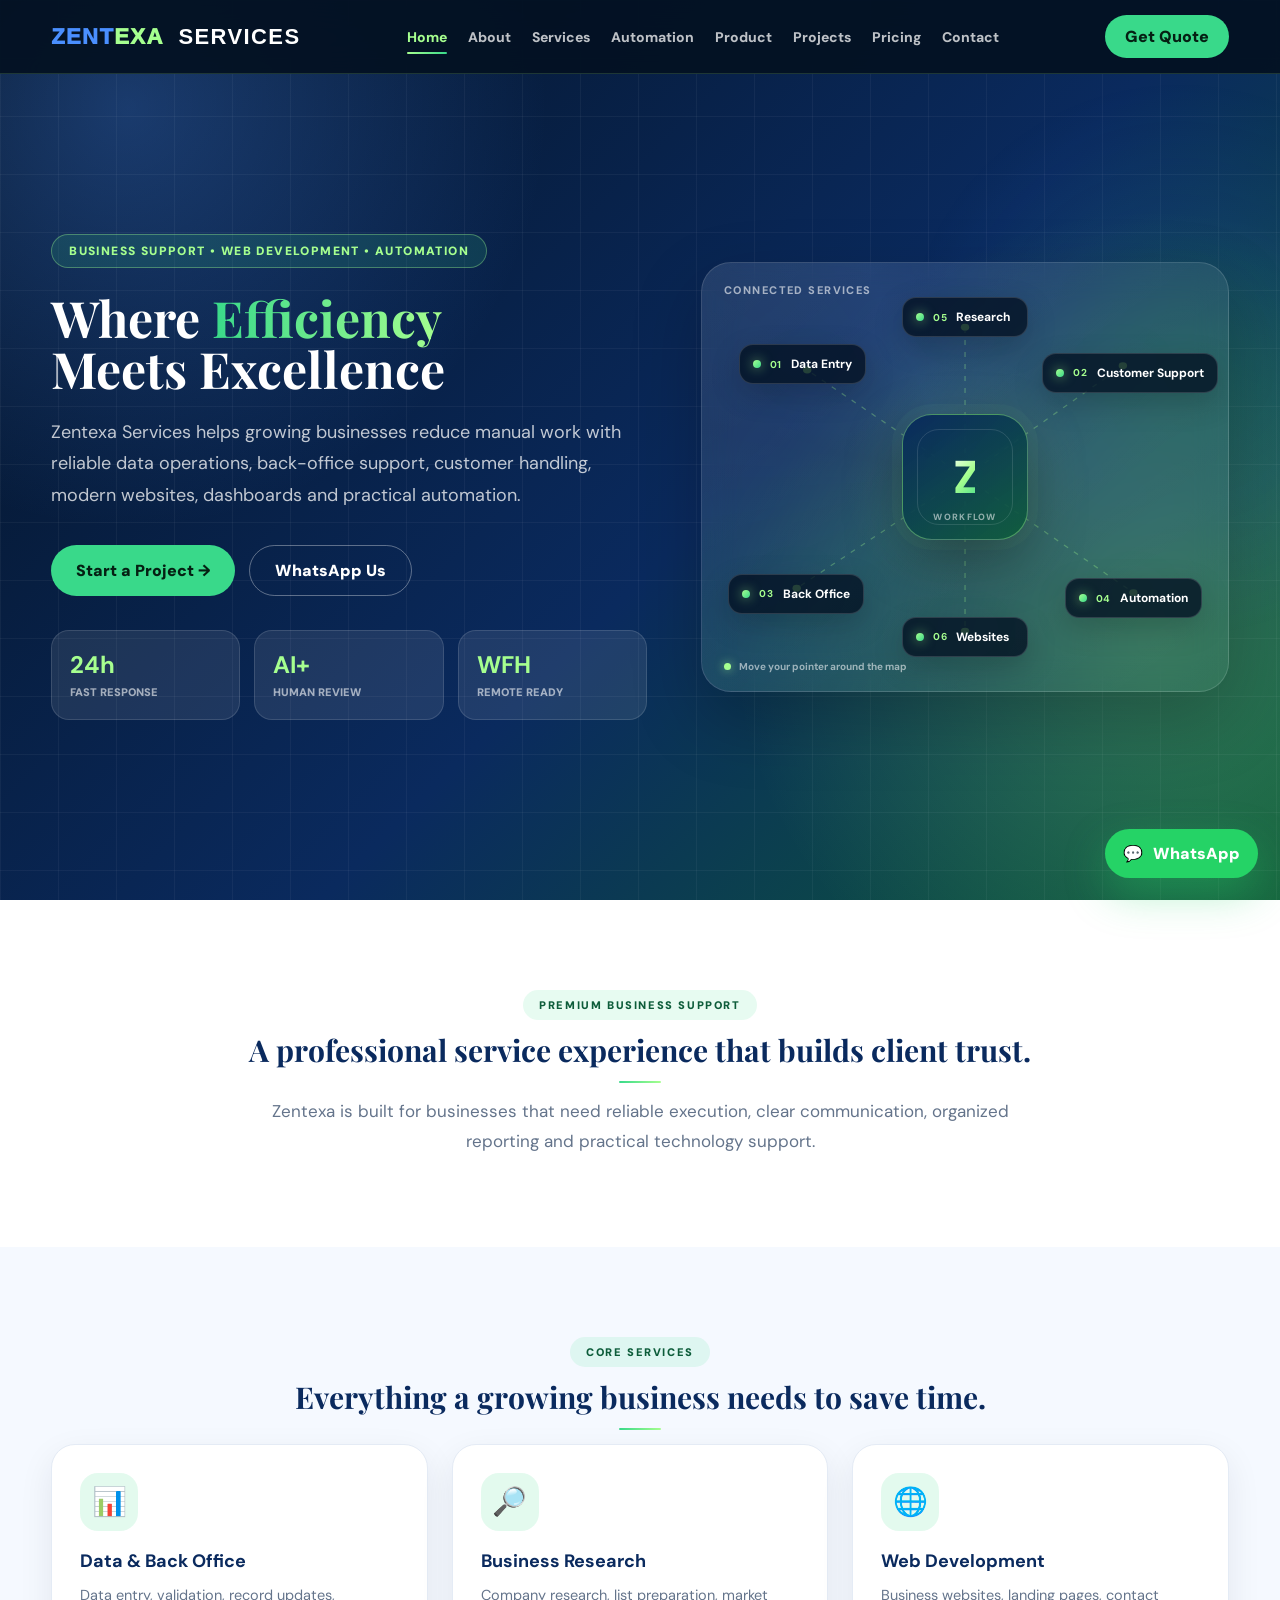
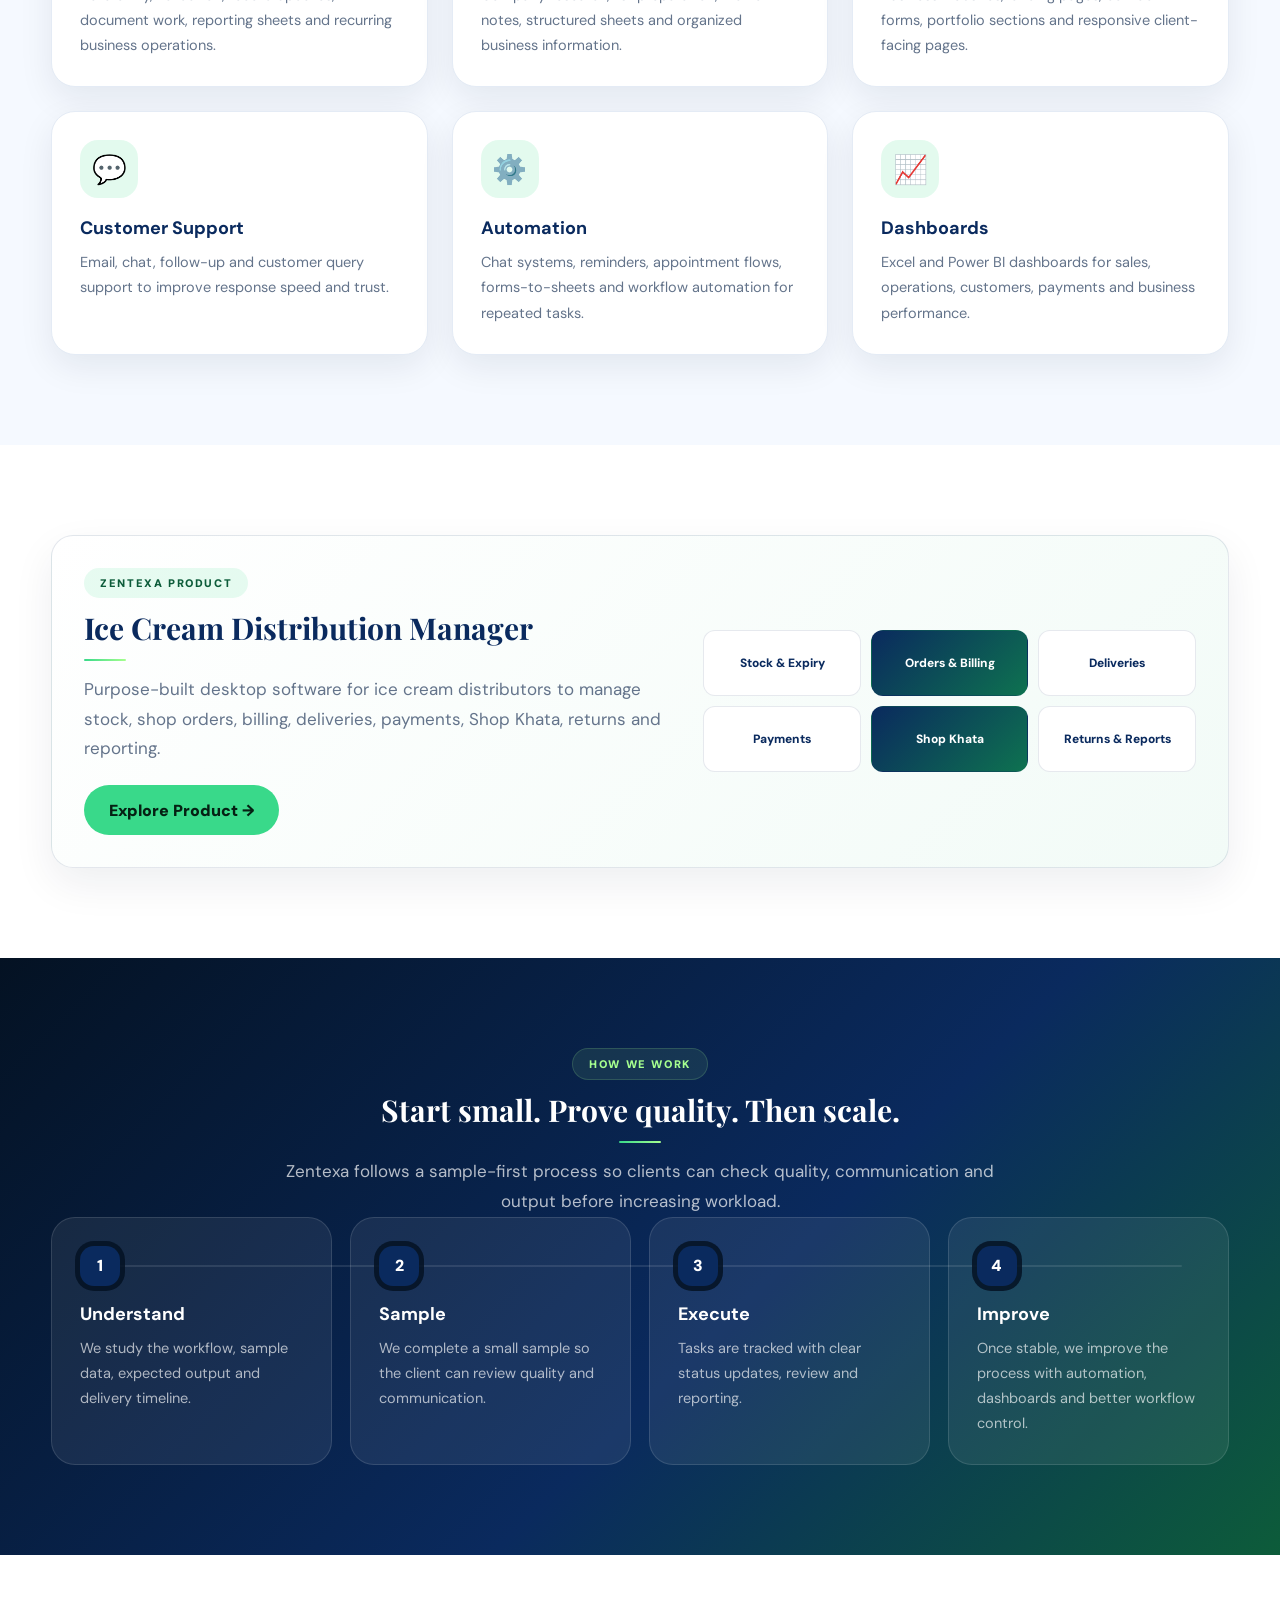
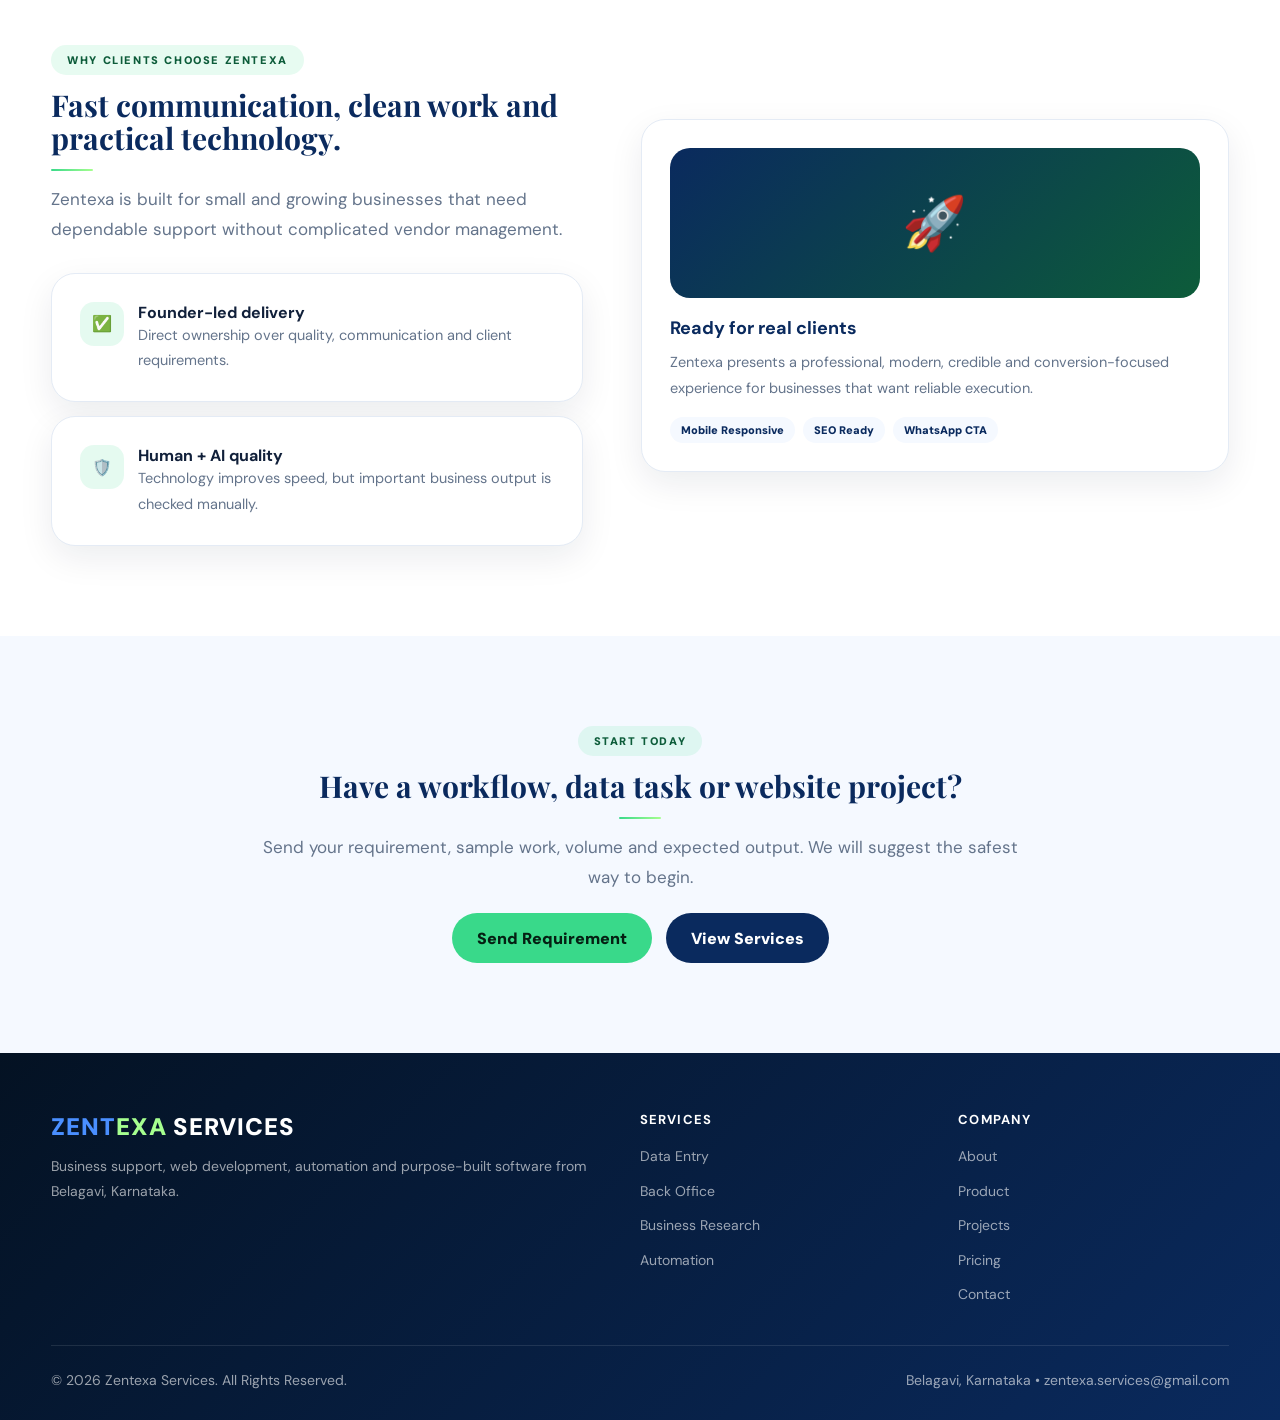
==== index.html @ 08be3a5f "Remove inline handlers from index.html for strict CSP" ====
<!DOCTYPE html><html lang="en"><head><meta charset="UTF-8"><meta name="viewport" content="width=device-width,initial-scale=1.0"><title>Zentexa Services | Business Support, Web Development & Automation</title><meta name="description" content="Zentexa Services helps growing businesses with data entry, back-office support, customer support, business research, web development, dashboards and automation."><meta name="keywords" content="Zentexa Services, business support Belagavi, data entry, back office support, web development, automation"><meta property="og:title" content="Zentexa Services | Where Efficiency Meets Excellence"><meta property="og:description" content="Reliable business support, web development and automation services for growing businesses."><meta property="og:type" content="website"><meta property="og:url" content="https://zentexaservices.vercel.app/"><link rel="preconnect" href="https://fonts.googleapis.com"><link rel="preconnect" href="https://fonts.gstatic.com" crossorigin><link href="https://fonts.googleapis.com/css2?family=Playfair+Display:wght@700;800&family=DM+Sans:wght@400;500;600;700;800;900&display=swap" rel="stylesheet"><link rel="stylesheet" href="assets/styles.css"><link rel="stylesheet" href="assets/motion.css"><link rel="stylesheet" href="assets/product.css"></head><body class="home-page"><nav class="nav" id="siteNav"><div class="container nav-inner"><a class="brand" href="index.html"><span class="brand-text"><span class="zen">ZENT</span><span class="texa">EXA</span> <span class="svc">SERVICES</span></span></a><ul class="nav-links" id="navLinks"><li><a class="active" href="index.html">Home</a></li><li><a href="about.html">About</a></li><li><a href="our-services.html">Services</a></li><li><a href="automation.html">Automation</a></li><li><a href="product.html">Product</a></li><li><a href="portfolio.html">Projects</a></li><li><a href="pricing.html">Pricing</a></li><li><a href="get-in-touch.html">Contact</a></li></ul><a class="nav-cta" href="get-in-touch.html">Get Quote</a><button class="menu-btn" type="button" aria-controls="navLinks" aria-expanded="false" aria-label="Open menu"><span></span><span></span><span></span></button></div></nav><header class="hero"><div class="container hero-inner hero-grid"><div><div class="badge">Business Support • Web Development • Automation</div><h1>Where <span class="gradient">Efficiency</span><br>Meets Excellence</h1><p>Zentexa Services helps growing businesses reduce manual work with reliable data operations, back-office support, customer handling, modern websites, dashboards and practical automation.</p><div class="btn-row"><a class="btn btn-primary" href="get-in-touch.html">Start a Project →</a><a class="btn btn-outline" href="https://wa.me/919972497914?text=Hi%20Zentexa%20Services%2C%20I%20want%20to%20discuss%20a%20project" target="_blank" rel="noopener">WhatsApp Us</a></div><div class="stats"><div class="stat"><b>24h</b><span>Fast Response</span></div><div class="stat"><b>AI+</b><span>Human Review</span></div><div class="stat"><b>WFH</b><span>Remote Ready</span></div></div></div><div class="hero-card reveal"><div class="glass"><h3>What we handle</h3><div class="mini-grid"><div class="mini">Data Entry</div><div class="mini">Back Office</div><div class="mini">Business Research</div><div class="mini">Customer Support</div><div class="mini">Websites</div><div class="mini">Automation</div></div></div><div class="glass"><h3>Best for</h3><p>Clinics, restaurants, real estate teams, distributors, NGOs, coaches, gyms, startups, e-commerce sellers and local service businesses.</p></div></div></div></header><section class="section"><div class="container center"><span class="eyebrow">Premium Business Support</span><h2 class="title">A professional service experience that builds client trust.</h2><p class="lead">Zentexa is built for businesses that need reliable execution, clear communication, organized reporting and practical technology support.</p></div></section><section class="section soft"><div class="container"><div class="center"><span class="eyebrow">Core Services</span><h2 class="title">Everything a growing business needs to save time.</h2></div><div class="grid-3"><div class="card reveal"><div class="icon">📊</div><h3>Data & Back Office</h3><p>Data entry, validation, record updates, document work, reporting sheets and recurring business operations.</p></div><div class="card reveal"><div class="icon">🔎</div><h3>Business Research</h3><p>Company research, list preparation, market notes, structured sheets and organized business information.</p></div><div class="card reveal"><div class="icon">🌐</div><h3>Web Development</h3><p>Business websites, landing pages, contact forms, portfolio sections and responsive client-facing pages.</p></div><div class="card reveal"><div class="icon">💬</div><h3>Customer Support</h3><p>Email, chat, follow-up and customer query support to improve response speed and trust.</p></div><div class="card reveal"><div class="icon">⚙️</div><h3>Automation</h3><p>Chat systems, reminders, appointment flows, forms-to-sheets and workflow automation for repeated tasks.</p></div><div class="card reveal"><div class="icon">📈</div><h3>Dashboards</h3><p>Excel and Power BI dashboards for sales, operations, customers, payments and business performance.</p></div></div></div></section><section class="section product-preview"><div class="container"><div class="product-preview-box reveal"><div><span class="eyebrow">Zentexa Product</span><h2 class="title">Ice Cream Distribution Manager</h2><p class="lead">Purpose-built desktop software for ice cream distributors to manage stock, shop orders, billing, deliveries, payments, Shop Khata, returns and reporting.</p><br><a class="btn btn-primary" href="product.html">Explore Product →</a></div><div class="product-preview-flow" aria-label="Product modules"><span>Stock & Expiry</span><span>Orders & Billing</span><span>Deliveries</span><span>Payments</span><span>Shop Khata</span><span>Returns & Reports</span></div></div></div></section><section class="section dark-section"><div class="container"><div class="center"><span class="eyebrow">How We Work</span><h2 class="title">Start small. Prove quality. Then scale.</h2><p class="lead">Zentexa follows a sample-first process so clients can check quality, communication and output before increasing workload.</p></div><div class="grid-4"><div class="dark-card reveal"><div class="num">1</div><h3>Understand</h3><p>We study the workflow, sample data, expected output and delivery timeline.</p></div><div class="dark-card reveal"><div class="num">2</div><h3>Sample</h3><p>We complete a small sample so the client can review quality and communication.</p></div><div class="dark-card reveal"><div class="num">3</div><h3>Execute</h3><p>Tasks are tracked with clear status updates, review and reporting.</p></div><div class="dark-card reveal"><div class="num">4</div><h3>Improve</h3><p>Once stable, we improve the process with automation, dashboards and better workflow control.</p></div></div></div></section><section class="section"><div class="container split"><div><span class="eyebrow">Why Clients Choose Zentexa</span><h2 class="title">Fast communication, clean work and practical technology.</h2><p class="lead">Zentexa is built for small and growing businesses that need dependable support without complicated vendor management.</p><div class="points"><div class="point reveal"><div class="point-icon">✅</div><div><h4>Founder-led delivery</h4><p>Direct ownership over quality, communication and client requirements.</p></div></div><div class="point reveal"><div class="point-icon">🛡️</div><div><h4>Human + AI quality</h4><p>Technology improves speed, but important business output is checked manually.</p></div></div></div></div><div class="card reveal"><div class="portfolio-head">🚀</div><h3>Ready for real clients</h3><p>Zentexa presents a professional, modern, credible and conversion-focused experience for businesses that want reliable execution.</p><div class="pill-row"><span class="pill">Mobile Responsive</span><span class="pill">SEO Ready</span><span class="pill">WhatsApp CTA</span></div></div></div></section><section class="section soft"><div class="container center"><span class="eyebrow">Start Today</span><h2 class="title">Have a workflow, data task or website project?</h2><p class="lead">Send your requirement, sample work, volume and expected output. We will suggest the safest way to begin.</p><br><div class="btn-row" style="justify-content:center"><a class="btn btn-primary" href="get-in-touch.html">Send Requirement</a><a class="btn btn-dark" href="our-services.html">View Services</a></div></div></section><footer class="footer"><div class="container"><div class="footer-grid"><div><div class="logo"><span class="zen">ZENT</span><span class="texa">EXA</span> SERVICES</div><p>Business support, web development, automation and purpose-built software from Belagavi, Karnataka.</p></div><div><h4>SERVICES</h4><ul><li><a href="our-services.html">Data Entry</a></li><li><a href="our-services.html">Back Office</a></li><li><a href="our-services.html">Business Research</a></li><li><a href="automation.html">Automation</a></li></ul></div><div><h4>COMPANY</h4><ul><li><a href="about.html">About</a></li><li><a href="product.html">Product</a></li><li><a href="portfolio.html">Projects</a></li><li><a href="pricing.html">Pricing</a></li><li><a href="get-in-touch.html">Contact</a></li></ul></div></div><div class="footer-bottom"><p>© 2026 Zentexa Services. All Rights Reserved.</p><p>Belagavi, Karnataka • zentexa.services@gmail.com</p></div></div></footer><a class="wa-float" href="https://wa.me/919972497914?text=Hi%20Zentexa%20Services%2C%20I%20want%20to%20discuss%20a%20project" target="_blank" rel="noopener">💬 <span class="wa-text">WhatsApp</span></a><script src="assets/script.js"></script></body></html>
---- assets/styles.css ----
:root{--blue:#0a2a5e;--dark:#041223;--green:#0d5c3a;--mint:#39d98a;--lime:#a6ff8f;--ink:#11203a;--muted:#64748b;--soft:#f5f9ff;--border:#e4ebf5}*{box-sizing:border-box;margin:0;padding:0;scroll-behavior:smooth}body{font-family:'DM Sans',Arial,sans-serif;color:var(--ink);background:#fff;overflow-x:hidden}a{text-decoration:none;color:inherit}.container{width:min(1180px,92%);margin:auto}.section{padding:90px 0}.soft{background:var(--soft)}.center{text-align:center}.eyebrow{display:inline-flex;padding:8px 16px;border-radius:999px;background:rgba(57,217,138,.12);color:var(--green);font-size:11px;font-weight:900;letter-spacing:1.6px;text-transform:uppercase;margin-bottom:14px}.title{font-family:'Playfair Display',serif;color:var(--blue);font-size:clamp(31px,4vw,52px);line-height:1.1;margin-bottom:14px}.lead{font-size:17px;line-height:1.75;color:var(--muted);max-width:760px}.center .lead{margin:auto}.gradient{background:linear-gradient(90deg,var(--mint),var(--lime));-webkit-background-clip:text;background-clip:text;color:transparent}.nav{position:fixed;top:0;left:0;right:0;z-index:1000;height:74px;background:rgba(4,18,35,.94);backdrop-filter:blur(18px);border-bottom:1px solid rgba(166,255,143,.16)}.nav.scrolled{box-shadow:0 12px 35px rgba(0,0,0,.25)}.nav-inner{height:100%;display:flex;align-items:center;justify-content:space-between}.brand{display:flex;align-items:center;gap:0}.brand-mark{display:none!important}.brand-text{font-weight:1000;letter-spacing:1.4px;font-size:22px;white-space:nowrap}.brand-text .zen{color:#4a8fff}.brand-text .texa{color:var(--lime)}.brand-text .svc{color:#fff;font-weight:900;text-transform:uppercase;margin-left:8px}.nav-links{list-style:none;display:flex;align-items:center;gap:21px}.nav-links a{color:rgba(255,255,255,.74);font-size:14px;font-weight:800}.nav-links a:hover,.nav-links a.active{color:var(--lime)}.nav-cta{background:var(--mint);color:#052013;padding:11px 20px;border-radius:999px;font-weight:900}.menu-btn{display:none;width:42px;height:42px;border:1px solid rgba(255,255,255,.18);border-radius:13px;background:transparent;align-items:center;justify-content:center;flex-direction:column;gap:5px}.menu-btn span{width:20px;height:2px;background:#fff}.hero,.page-hero{position:relative;overflow:hidden;background:radial-gradient(circle at 10% 12%,rgba(74,143,255,.3),transparent 30%),radial-gradient(circle at 90% 70%,rgba(166,255,143,.24),transparent 32%),linear-gradient(135deg,#041223,#0a2a5e 56%,#0d5c3a);color:#fff}.hero:before,.page-hero:before{content:"";position:absolute;inset:0;background-image:linear-gradient(rgba(255,255,255,.045) 1px,transparent 1px),linear-gradient(90deg,rgba(255,255,255,.045) 1px,transparent 1px);background-size:58px 58px}.hero-inner,.page-inner{position:relative;z-index:1}.hero{min-height:100vh;display:grid;align-items:center;padding:132px 0 78px}.hero-grid{display:grid;grid-template-columns:1.06fr .94fr;gap:54px;align-items:center}.hero h1,.page-hero h1{font-family:'Playfair Display',serif;line-height:1.03}.hero h1{font-size:clamp(45px,7vw,82px);margin-bottom:22px}.hero p,.page-hero p{color:rgba(255,255,255,.75);font-size:18px;line-height:1.75;max-width:780px}.hero p{margin-bottom:34px}.page-hero{padding:142px 0 78px}.page-hero h1{font-size:clamp(39px,6vw,68px);margin-bottom:18px}.badge{display:inline-flex;background:rgba(57,217,138,.14);border:1px solid rgba(166,255,143,.35);color:var(--lime);font-size:12px;font-weight:900;letter-spacing:1.4px;text-transform:uppercase;padding:8px 17px;border-radius:999px;margin-bottom:24px}.btn-row{display:flex;gap:14px;flex-wrap:wrap}.btn{display:inline-flex;align-items:center;justify-content:center;min-height:50px;padding:14px 25px;border-radius:999px;font-weight:900;transition:.2s}.btn:hover,.card:hover,.dark-card:hover{transform:translateY(-6px)}.btn-primary{background:var(--mint);color:#052013}.btn-outline{border:1.5px solid rgba(255,255,255,.35);color:#fff}.btn-dark{background:var(--blue);color:#fff}.hero-card{background:rgba(255,255,255,.11);border:1px solid rgba(255,255,255,.15);border-radius:32px;padding:26px;backdrop-filter:blur(16px);box-shadow:0 30px 80px rgba(0,0,0,.25)}.glass{background:rgba(255,255,255,.96);border-radius:24px;padding:24px;color:var(--ink);margin-bottom:14px}.hero-card .glass:nth-child(2){display:none!important}.glass h3{color:var(--blue);margin-bottom:10px}.glass p{color:#4b5870;font-size:15px;line-height:1.75;margin-bottom:0}.mini-grid{display:grid;grid-template-columns:repeat(2,1fr);gap:10px}.mini{background:var(--soft);border:1px solid var(--border);border-radius:15px;padding:13px;font-size:13px;font-weight:900;color:var(--blue)}.stats{display:grid;grid-template-columns:repeat(3,1fr);gap:14px;margin-top:34px}.stat{background:rgba(255,255,255,.09);border:1px solid rgba(255,255,255,.13);border-radius:18px;padding:18px}.stat b{display:block;color:var(--lime);font-size:24px}.stat span{color:rgba(255,255,255,.6);font-size:11px;font-weight:900;text-transform:uppercase}.grid-2{display:grid;grid-template-columns:repeat(2,1fr);gap:34px}.grid-3{display:grid;grid-template-columns:repeat(3,1fr);gap:24px}.grid-4{display:grid;grid-template-columns:repeat(4,1fr);gap:18px}.card,.point,.price-card{background:#fff;border:1px solid var(--border);border-radius:24px;padding:28px;box-shadow:0 12px 34px rgba(6,26,51,.08);transition:.25s}.dark-section{background:linear-gradient(135deg,#041223,#0a2a5e 58%,#0d5c3a);color:#fff}.dark-section .title{color:#fff}.dark-section .lead{color:rgba(255,255,255,.7)}.dark-section .eyebrow{color:var(--lime)}.dark-card{background:rgba(255,255,255,.07);border:1px solid rgba(255,255,255,.12);border-radius:24px;padding:28px;transition:.25s}.icon{width:58px;height:58px;border-radius:18px;background:rgba(57,217,138,.14);display:grid;place-items:center;font-size:28px;margin-bottom:18px}.card h3,.dark-card h3,.price-card h3{font-size:19px;color:var(--blue);margin-bottom:10px}.dark-card h3{color:#fff}.card p,.dark-card p,.price-card p,.point p{font-size:14.5px;line-height:1.74;color:var(--muted)}.dark-card p{color:rgba(255,255,255,.66)}.pill-row{display:flex;gap:8px;flex-wrap:wrap;margin-top:16px}.pill{background:var(--soft);color:var(--blue);font-size:11px;font-weight:900;padding:6px 11px;border-radius:999px}.split{display:grid;grid-template-columns:.95fr 1.05fr;gap:58px;align-items:center}.points{display:grid;gap:14px;margin-top:28px}.point{display:flex;gap:14px}.point-icon{width:44px;height:44px;border-radius:14px;background:rgba(57,217,138,.13);display:grid;place-items:center;flex:none}.num{width:40px;height:40px;border-radius:14px;background:var(--blue);color:#fff;display:grid;place-items:center;font-weight:900;margin-bottom:16px}.portfolio-head{height:150px;border-radius:20px;background:linear-gradient(135deg,var(--blue),var(--green));display:grid;place-items:center;color:#fff;font-size:52px;margin-bottom:18px}.price{font-family:'Playfair Display',serif;font-size:32px;color:var(--green);margin:12px 0 18px}.check{list-style:none;display:grid;gap:11px;margin:18px 0 24px}.check li{color:var(--muted);font-size:14.5px}.check li:before{content:'✓';color:var(--mint);font-weight:900;margin-right:9px}.contact-card{background:var(--soft);border:1px solid var(--border);border-radius:28px;padding:32px;box-shadow:0 12px 34px rgba(6,26,51,.08)}.form-row{display:grid;grid-template-columns:1fr 1fr;gap:14px}.form-group{margin-bottom:16px}.form-group label{display:block;color:var(--blue);font-size:13px;font-weight:900;margin-bottom:7px}.form-group input,.form-group select,.form-group textarea{width:100%;border:1.5px solid var(--border);border-radius:14px;background:#fff;padding:14px 15px;color:var(--ink);font:inherit;font-size:14px;outline:none}.form-group textarea{min-height:126px;resize:vertical}.form-submit{width:100%;border:none;border-radius:16px;background:linear-gradient(135deg,var(--blue),var(--green));color:#fff;padding:16px;font:inherit;font-weight:900;cursor:pointer}.form-msg{display:none;margin-top:13px;border-radius:13px;padding:13px 15px;font-size:14px;font-weight:900;text-align:center}.form-success{background:#dcfce7;border:1px solid var(--mint);color:#166534}.form-error{background:#fff1f2;border:1px solid #fb7185;color:#9f1239}.footer{background:linear-gradient(135deg,#041223,#0a2a5e);color:#fff;padding:58px 0 28px}.footer-grid{display:grid;grid-template-columns:2fr 1fr 1fr;gap:48px;margin-bottom:38px}.footer .logo{font-weight:900;letter-spacing:1px;font-size:24px;margin-bottom:12px}.footer .zen{color:#4a8fff}.footer .texa{color:var(--lime)}.footer p,.footer a{color:rgba(255,255,255,.6);font-size:14px;line-height:1.75}.footer h4{font-size:13px;letter-spacing:1.1px;margin-bottom:16px}.footer ul{list-style:none;display:grid;gap:10px}.footer-bottom{border-top:1px solid rgba(255,255,255,.1);padding-top:22px;display:flex;justify-content:space-between;gap:10px;flex-wrap:wrap}.wa-float{position:fixed;right:22px;bottom:22px;z-index:1001;background:#25d366;color:#fff;display:inline-flex;align-items:center;gap:10px;padding:14px 18px;border-radius:999px;font-weight:900;box-shadow:0 16px 42px rgba(37,211,102,.35)}.reveal{transition:opacity .65s ease,transform .65s ease}.reveal.hide{opacity:0;transform:translateY(30px)}@media(max-width:1020px){.hero-grid,.split,.grid-2{grid-template-columns:1fr}.grid-3{grid-template-columns:repeat(2,1fr)}.grid-4{grid-template-columns:repeat(2,1fr)}.footer-grid{grid-template-columns:1fr 1fr}}@media(max-width:760px){.nav{height:68px}.nav-links{display:none;position:fixed;top:68px;left:0;right:0;background:#041223;flex-direction:column;align-items:flex-start;padding:22px 5%;gap:18px}.nav-links.open{display:flex}.nav-cta{display:none}.menu-btn{display:flex}.hero{padding:112px 0 66px}.hero h1{font-size:43px}.page-hero{padding:118px 0 62px}.section{padding:72px 0}.grid-3,.grid-4{grid-template-columns:1fr}.form-row,.mini-grid{grid-template-columns:1fr}.btn-row .btn{width:100%}.footer-grid{grid-template-columns:1fr}.wa-text{display:none}.wa-float{right:14px;bottom:14px;padding:13px 15px}.brand-text{font-size:17px}.brand-text .svc{margin-left:5px}.stats{grid-template-columns:1fr}}.hero h1{font-size:clamp(42px,5vw,50px)}.page-hero h1{font-size:clamp(38px,4.2vw,44px)}.title{font-size:clamp(27px,2.8vw,30px)}.hero-card h3,.card h3,.dark-card h3,.price-card h3{font-size:18px}.contact-card>h3{font-size:24px!important}@media(max-width:760px){.hero h1{font-size:38px}.page-hero h1{font-size:36px}.title{font-size:27px}.hero-card h3,.card h3,.dark-card h3,.price-card h3{font-size:17px}.contact-card>h3{font-size:22px!important}}.brand-text{font-family:Arial,sans-serif}.nav-links a[href="portfolio.html"]{font-size:0}.nav-links a[href="portfolio.html"]::after{content:"Projects";font-size:14px}.nav-links a[href="automation.html"],.nav-links a[href="ai-automation.html"]{font-size:0}.nav-links a[href="automation.html"]::after,.nav-links a[href="ai-automation.html"]::after{content:"Automation";font-size:14px}
---- assets/motion.css ----
/* Zentexa interaction and visual layer. No photo/image assets. */
:root{--motion-ease:cubic-bezier(.22,1,.36,1);--motion-fast:220ms;--motion-med:520ms;--motion-slow:780ms}

@view-transition{navigation:auto}
::view-transition-old(root){animation:zentexa-page-out .10s ease both}
::view-transition-new(root){animation:zentexa-page-in .18s var(--motion-ease) both}
.nav{view-transition-name:zentexa-nav}
::view-transition-old(zentexa-nav),::view-transition-new(zentexa-nav){animation:none;mix-blend-mode:normal}
@keyframes zentexa-page-out{to{opacity:.9}}
@keyframes zentexa-page-in{from{opacity:.25;transform:translateY(3px)}to{opacity:1;transform:none}}

.motion-progress{position:fixed;z-index:1300;top:0;left:0;width:100%;height:2px;pointer-events:none;transform:scaleX(var(--page-progress,0));transform-origin:0 50%;background:linear-gradient(90deg,var(--lime),var(--mint),#4a8fff);box-shadow:0 0 12px rgba(166,255,143,.42)}

.nav-links a{position:relative;transition:color var(--motion-fast) ease}
.nav-links a::before{content:"";position:absolute;left:0;right:0;bottom:-8px;height:2px;border-radius:99px;background:linear-gradient(90deg,var(--lime),var(--mint));transform:scaleX(0);transform-origin:50% 50%;transition:transform 260ms var(--motion-ease)}
.nav-links a:hover::before,.nav-links a.active::before{transform:scaleX(1)}
.nav-cta,.btn,.wa-float{will-change:transform;transition:transform var(--motion-fast) var(--motion-ease),box-shadow var(--motion-fast) ease,filter var(--motion-fast) ease}
.nav-cta:hover,.btn:hover{transform:translateY(-2px)}
.btn-primary:hover,.nav-cta:hover{box-shadow:0 12px 30px rgba(57,217,138,.22)}
.btn-outline:hover{box-shadow:0 12px 30px rgba(74,143,255,.16)}
.wa-float:hover{transform:translateY(-3px) scale(1.02)}

.motion-ready .motion-item{opacity:0;transform:translateY(22px);transition:opacity var(--motion-med) var(--motion-ease),transform var(--motion-med) var(--motion-ease)}
.motion-ready .motion-section.in-view .motion-item{opacity:1;transform:none}
.motion-ready .motion-section.in-view .motion-item:nth-child(2){transition-delay:55ms}
.motion-ready .motion-section.in-view .motion-item:nth-child(3){transition-delay:100ms}
.motion-ready .motion-section.in-view .motion-item:nth-child(4){transition-delay:145ms}
.motion-ready .motion-section.in-view .motion-item:nth-child(5){transition-delay:190ms}
.motion-ready .motion-section.in-view .motion-item:nth-child(6){transition-delay:235ms}
.motion-ready .motion-section.in-view .motion-item:nth-child(7){transition-delay:280ms}
.eyebrow{transition:color var(--motion-fast) ease,background var(--motion-fast) ease,border-color var(--motion-fast) ease}
.dark-section .eyebrow{color:var(--lime);background:rgba(166,255,143,.09);border:1px solid rgba(166,255,143,.16)}

.motion-card{position:relative;isolation:isolate;overflow:hidden;transform:translateZ(0);transition:transform 300ms var(--motion-ease),box-shadow 300ms ease,border-color 300ms ease}
.motion-card::after{content:"";position:absolute;z-index:-1;inset:-1px;opacity:0;pointer-events:none;background:radial-gradient(260px circle at var(--pointer-x,50%) var(--pointer-y,50%),rgba(57,217,138,.13),rgba(74,143,255,.06) 38%,transparent 68%);transition:opacity 240ms ease}
.motion-card:hover{transform:translateY(-5px);border-color:rgba(57,217,138,.34);box-shadow:0 18px 46px rgba(6,26,51,.13)}
.motion-card:hover::after{opacity:1}
.dark-card.motion-card:hover{border-color:rgba(166,255,143,.28);box-shadow:0 20px 48px rgba(0,0,0,.22)}
.motion-card .icon,.motion-card .point-icon,.motion-card .num{transition:transform 340ms var(--motion-ease),background 300ms ease}
.motion-card:hover .icon,.motion-card:hover .point-icon{transform:translateY(-2px) rotate(-2deg) scale(1.04)}
.motion-card:hover .num{transform:scale(1.06)}

.home-page .hero{isolation:isolate}
.home-page .hero::after{content:"";position:absolute;z-index:0;width:580px;height:580px;right:-190px;top:70px;border-radius:50%;pointer-events:none;background:radial-gradient(circle,rgba(57,217,138,.11),rgba(74,143,255,.07) 36%,transparent 68%);transform:translate3d(0,calc(var(--hero-shift,0)*1px),0);transition:transform .08s linear}
.workflow-visual{position:relative;z-index:2;min-height:430px;border:1px solid rgba(255,255,255,.14);border-radius:30px;background:linear-gradient(145deg,rgba(255,255,255,.10),rgba(255,255,255,.045));backdrop-filter:blur(16px);box-shadow:0 28px 70px rgba(0,0,0,.22);overflow:hidden;transform:perspective(900px) rotateX(calc(var(--tilt-y,0)*1deg)) rotateY(calc(var(--tilt-x,0)*1deg));transition:transform 150ms ease,border-color 300ms ease}
.workflow-visual::before{content:"";position:absolute;inset:-35%;background:conic-gradient(from 180deg,transparent,rgba(57,217,138,.07),transparent 28%,rgba(74,143,255,.08),transparent 58%);animation:wf-ambient 16s linear infinite;pointer-events:none}
.workflow-visual::after{content:"";position:absolute;inset:0;background:radial-gradient(circle at var(--visual-x,50%) var(--visual-y,50%),rgba(166,255,143,.10),transparent 36%);pointer-events:none}
@keyframes wf-ambient{to{transform:rotate(1turn)}}
.workflow-kicker{position:absolute;left:22px;top:20px;z-index:4;color:rgba(255,255,255,.6);font-size:11px;font-weight:800;letter-spacing:.13em;text-transform:uppercase}
.workflow-lines{position:absolute;inset:0;width:100%;height:100%;z-index:1;overflow:visible}
.workflow-lines line{stroke:rgba(166,255,143,.32);stroke-width:1.25;stroke-dasharray:5 7;vector-effect:non-scaling-stroke;animation:wf-dash 9s linear infinite}
.workflow-lines circle{fill:var(--lime);filter:drop-shadow(0 0 5px rgba(166,255,143,.75));animation:wf-dot 2.6s ease-in-out infinite alternate}
@keyframes wf-dash{to{stroke-dashoffset:-120}}
@keyframes wf-dot{from{opacity:.34}to{opacity:1}}
.workflow-hub{position:absolute;z-index:3;left:50%;top:50%;width:126px;height:126px;transform:translate(-50%,-50%);display:grid;place-items:center;border-radius:30px;border:1px solid rgba(166,255,143,.4);background:linear-gradient(145deg,rgba(10,42,94,.98),rgba(13,92,58,.88));box-shadow:0 18px 55px rgba(0,0,0,.34),0 0 0 10px rgba(166,255,143,.035)}
.workflow-hub::before{content:"";position:absolute;inset:14px;border:1px solid rgba(255,255,255,.12);border-radius:22px}
.workflow-hub-mark{font-size:46px;font-weight:900;letter-spacing:-.06em;background:linear-gradient(135deg,#fff,var(--lime),var(--mint));-webkit-background-clip:text;background-clip:text;color:transparent}
.workflow-hub small{position:absolute;bottom:16px;color:rgba(255,255,255,.55);font-size:9px;font-weight:800;letter-spacing:.14em;text-transform:uppercase}
.workflow-node{position:absolute;z-index:4;display:flex;align-items:center;gap:9px;min-width:126px;padding:11px 13px;border:1px solid rgba(255,255,255,.14);border-radius:14px;background:rgba(4,18,35,.80);box-shadow:0 10px 30px rgba(0,0,0,.18);color:#fff;font-size:12px;font-weight:700;transition:transform 320ms var(--motion-ease),border-color 260ms ease,background 260ms ease,box-shadow 260ms ease}
.workflow-node::before{content:"";width:8px;height:8px;flex:none;border-radius:50%;background:linear-gradient(135deg,var(--lime),var(--mint));box-shadow:0 0 12px rgba(166,255,143,.65)}
.workflow-node:hover{z-index:5;transform:translateY(-5px) scale(1.03);border-color:rgba(166,255,143,.45);background:rgba(8,32,54,.96);box-shadow:0 14px 36px rgba(0,0,0,.26)}
.workflow-node b{color:var(--lime);font-size:10px;letter-spacing:.06em}
.workflow-node.n1{left:7%;top:19%}.workflow-node.n2{right:2%;top:21%}.workflow-node.n3{left:5%;bottom:18%}.workflow-node.n4{right:5%;bottom:17%}.workflow-node.n5{left:50%;top:8%;transform:translateX(-50%)}.workflow-node.n5:hover{transform:translateX(-50%) translateY(-5px) scale(1.03)}.workflow-node.n6{left:50%;bottom:8%;transform:translateX(-50%)}.workflow-node.n6:hover{transform:translateX(-50%) translateY(-5px) scale(1.03)}
.workflow-status{position:absolute;z-index:4;left:22px;bottom:18px;display:flex;align-items:center;gap:8px;color:rgba(255,255,255,.56);font-size:10px;font-weight:700}.workflow-status i{width:7px;height:7px;border-radius:50%;background:var(--lime);box-shadow:0 0 10px rgba(166,255,143,.7);animation:wf-status 1.8s ease-in-out infinite alternate}@keyframes wf-status{to{opacity:.35}}

.dark-section .grid-4.motion-process{position:relative;isolation:isolate}
.dark-section .grid-4.motion-process::before,.dark-section .grid-4.motion-process::after{content:"";position:absolute;z-index:-1;left:4%;right:4%;top:48px;height:2px;border-radius:99px}
.dark-section .grid-4.motion-process::before{background:rgba(255,255,255,.10)}
.dark-section .grid-4.motion-process::after{right:auto;width:calc(92% * var(--process-progress,0));background:linear-gradient(90deg,#4a8fff,var(--mint),var(--lime));box-shadow:0 0 14px rgba(57,217,138,.28);transition:width 80ms linear}
.dark-section .motion-process .num{box-shadow:0 0 0 5px rgba(4,18,35,.86)}

.motion-section .title{position:relative}
.motion-section .title::after{content:"";display:block;width:42px;height:2px;margin-top:14px;border-radius:99px;background:linear-gradient(90deg,var(--mint),var(--lime));transform:scaleX(0);transform-origin:left;transition:transform 620ms var(--motion-ease) 100ms}
.motion-section.in-view .title::after{transform:scaleX(1)}
.center .title::after{margin-inline:auto;transform-origin:center}

@media(max-width:1020px){.workflow-visual{min-height:400px;max-width:760px}.home-page .hero::after{right:-300px}}
@media(max-width:760px){
  .motion-progress{height:2px}.nav-links a::before{display:none}.workflow-visual{min-height:390px;border-radius:22px}.workflow-hub{width:106px;height:106px;border-radius:25px}.workflow-hub-mark{font-size:38px}.workflow-hub small{bottom:13px}.workflow-node{min-width:108px;padding:9px 10px;font-size:10.5px}.workflow-node b{font-size:9px}.workflow-node.n1{left:4%;top:21%}.workflow-node.n2{right:2%;top:22%}.workflow-node.n3{left:3%;bottom:20%}.workflow-node.n4{right:3%;bottom:19%}.workflow-node.n5{top:7%}.workflow-node.n6{bottom:7%}
  .dark-section .grid-4.motion-process::before,.dark-section .grid-4.motion-process::after{left:20px;right:auto;top:25px;bottom:25px;width:2px;height:auto}.dark-section .grid-4.motion-process::after{height:calc((100% - 50px) * var(--process-progress,0));background:linear-gradient(180deg,#4a8fff,var(--mint),var(--lime))}.dark-section .motion-process .dark-card{margin-left:34px}
}
@media(max-width:480px){.workflow-visual{min-height:420px}.workflow-node{min-width:98px;padding:8px}.workflow-node.n1,.workflow-node.n3{left:2%}.workflow-node.n2,.workflow-node.n4{right:2%}}
@media(prefers-reduced-motion:reduce){*,*::before,*::after{scroll-behavior:auto!important;animation-duration:.001ms!important;animation-iteration-count:1!important;transition-duration:.001ms!important}.motion-ready .motion-item{opacity:1!important;transform:none!important}.workflow-visual{transform:none!important}.motion-progress{display:none}}
---- assets/product.css ----
.product-hero{padding:132px 0 82px;background:linear-gradient(135deg,#041223 0%,#08274d 48%,#075438 100%);color:#fff;position:relative;overflow:hidden}.product-hero::before{content:"";position:absolute;inset:auto -120px -220px auto;width:520px;height:520px;border-radius:50%;background:radial-gradient(circle,rgba(166,255,143,.14),transparent 68%)}.product-hero-grid{display:grid;grid-template-columns:minmax(0,1.05fr) minmax(360px,.95fr);gap:52px;align-items:center}.product-hero h1{font-size:clamp(42px,5vw,50px);line-height:1.08;letter-spacing:-.03em;margin:0 0 18px}.product-hero p{max-width:700px;color:rgba(255,255,255,.78);font-size:17px;line-height:1.75}.product-note{margin-top:18px;color:rgba(255,255,255,.58);font-size:13px}.product-flow{position:relative;min-height:430px;border:1px solid rgba(255,255,255,.15);border-radius:28px;background:rgba(4,18,35,.48);backdrop-filter:blur(14px);padding:24px;box-shadow:0 24px 70px rgba(0,0,0,.22);overflow:hidden}.product-flow::before{content:"";position:absolute;left:50%;top:72px;bottom:72px;width:2px;transform:translateX(-50%);background:linear-gradient(180deg,rgba(166,255,143,.12),rgba(166,255,143,.9),rgba(74,143,255,.35));box-shadow:0 0 16px rgba(166,255,143,.2)}.product-flow-label{position:relative;z-index:2;color:rgba(255,255,255,.58);font-size:11px;font-weight:800;letter-spacing:.12em;text-transform:uppercase}.flow-stack{position:relative;z-index:2;display:grid;gap:11px;margin-top:24px}.flow-step{display:grid;grid-template-columns:38px 1fr;gap:12px;align-items:center;width:min(88%,330px);padding:11px 13px;border:1px solid rgba(255,255,255,.14);border-radius:14px;background:rgba(5,27,50,.9);box-shadow:0 9px 24px rgba(0,0,0,.16);transition:transform .25s ease,border-color .25s ease}.flow-step:nth-child(even){margin-left:auto}.flow-step:hover{transform:translateY(-3px);border-color:rgba(166,255,143,.5)}.flow-step b{display:grid;place-items:center;width:34px;height:34px;border-radius:10px;background:linear-gradient(135deg,rgba(166,255,143,.18),rgba(57,217,138,.11));color:var(--lime);font-size:11px}.flow-step span{font-size:13px;font-weight:700;color:#fff}.product-intro{display:grid;grid-template-columns:minmax(0,.85fr) minmax(0,1.15fr);gap:60px;align-items:start}.product-facts{border-top:1px solid rgba(10,42,94,.12)}.product-fact{display:grid;grid-template-columns:42px 1fr;gap:14px;padding:18px 0;border-bottom:1px solid rgba(10,42,94,.12)}.product-fact strong{font-size:15px;color:#0a2a5e}.product-fact p{font-size:14px;color:#61708a;line-height:1.7}.scenario-list{display:grid;gap:0;border-top:1px solid rgba(255,255,255,.12);margin-top:26px}.scenario{display:grid;grid-template-columns:56px minmax(0,1fr);gap:18px;padding:24px 0;border-bottom:1px solid rgba(255,255,255,.12)}.scenario-num{color:var(--lime);font-weight:900;font-size:13px}.scenario h3{font-size:17px;margin-bottom:7px}.scenario p{color:rgba(255,255,255,.66);font-size:14px;line-height:1.75}.module-grid{display:grid;grid-template-columns:repeat(3,minmax(0,1fr));gap:14px;margin-top:30px}.module{padding:18px;border:1px solid rgba(10,42,94,.1);border-radius:14px;background:#fff}.module small{display:block;color:#39a56c;font-weight:800;font-size:10px;letter-spacing:.08em;margin-bottom:7px}.module strong{display:block;color:#0a2a5e;font-size:15px;margin-bottom:5px}.module p{color:#68758d;font-size:13px;line-height:1.6}.product-tech-strip{display:grid;grid-template-columns:repeat(4,minmax(0,1fr));border:1px solid rgba(255,255,255,.12);border-radius:18px;overflow:hidden;margin-top:30px}.product-tech-item{padding:22px;border-right:1px solid rgba(255,255,255,.12)}.product-tech-item:last-child{border-right:0}.product-tech-item span{display:block;color:var(--lime);font-size:11px;font-weight:800;letter-spacing:.08em;margin-bottom:7px}.product-tech-item strong{font-size:14px}.product-preview{position:relative;overflow:hidden}.product-preview-box{display:grid;grid-template-columns:minmax(0,1fr) minmax(320px,.85fr);gap:40px;align-items:center;padding:32px;border:1px solid rgba(10,42,94,.11);border-radius:22px;background:linear-gradient(135deg,#fff,#f2fbf7);box-shadow:0 16px 42px rgba(6,26,51,.07)}.product-preview-flow{display:grid;grid-template-columns:repeat(3,1fr);gap:10px}.product-preview-flow span{display:flex;min-height:66px;align-items:center;justify-content:center;text-align:center;border-radius:12px;border:1px solid rgba(10,42,94,.1);background:#fff;color:#0a2a5e;font-size:12px;font-weight:800;padding:9px}.product-preview-flow span:nth-child(2),.product-preview-flow span:nth-child(5){background:linear-gradient(135deg,#0a2a5e,#0e7250);color:#fff;border-color:transparent}.product-page .page-hero{display:none}@media(max-width:980px){.product-hero-grid,.product-intro,.product-preview-box{grid-template-columns:1fr}.product-flow{max-width:760px}.module-grid{grid-template-columns:repeat(2,minmax(0,1fr))}.product-tech-strip{grid-template-columns:repeat(2,minmax(0,1fr))}.product-tech-item:nth-child(2){border-right:0}.product-tech-item:nth-child(-n+2){border-bottom:1px solid rgba(255,255,255,.12)}}@media(max-width:760px){.product-hero{padding:106px 0 62px}.product-hero h1{font-size:clamp(36px,10vw,43px)}.product-flow{min-height:420px;border-radius:22px;padding:18px}.flow-step{width:92%}.module-grid,.product-tech-strip{grid-template-columns:1fr}.product-tech-item{border-right:0;border-bottom:1px solid rgba(255,255,255,.12)}.product-tech-item:last-child{border-bottom:0}.product-preview-box{padding:22px}.product-preview-flow{grid-template-columns:repeat(2,1fr)}}
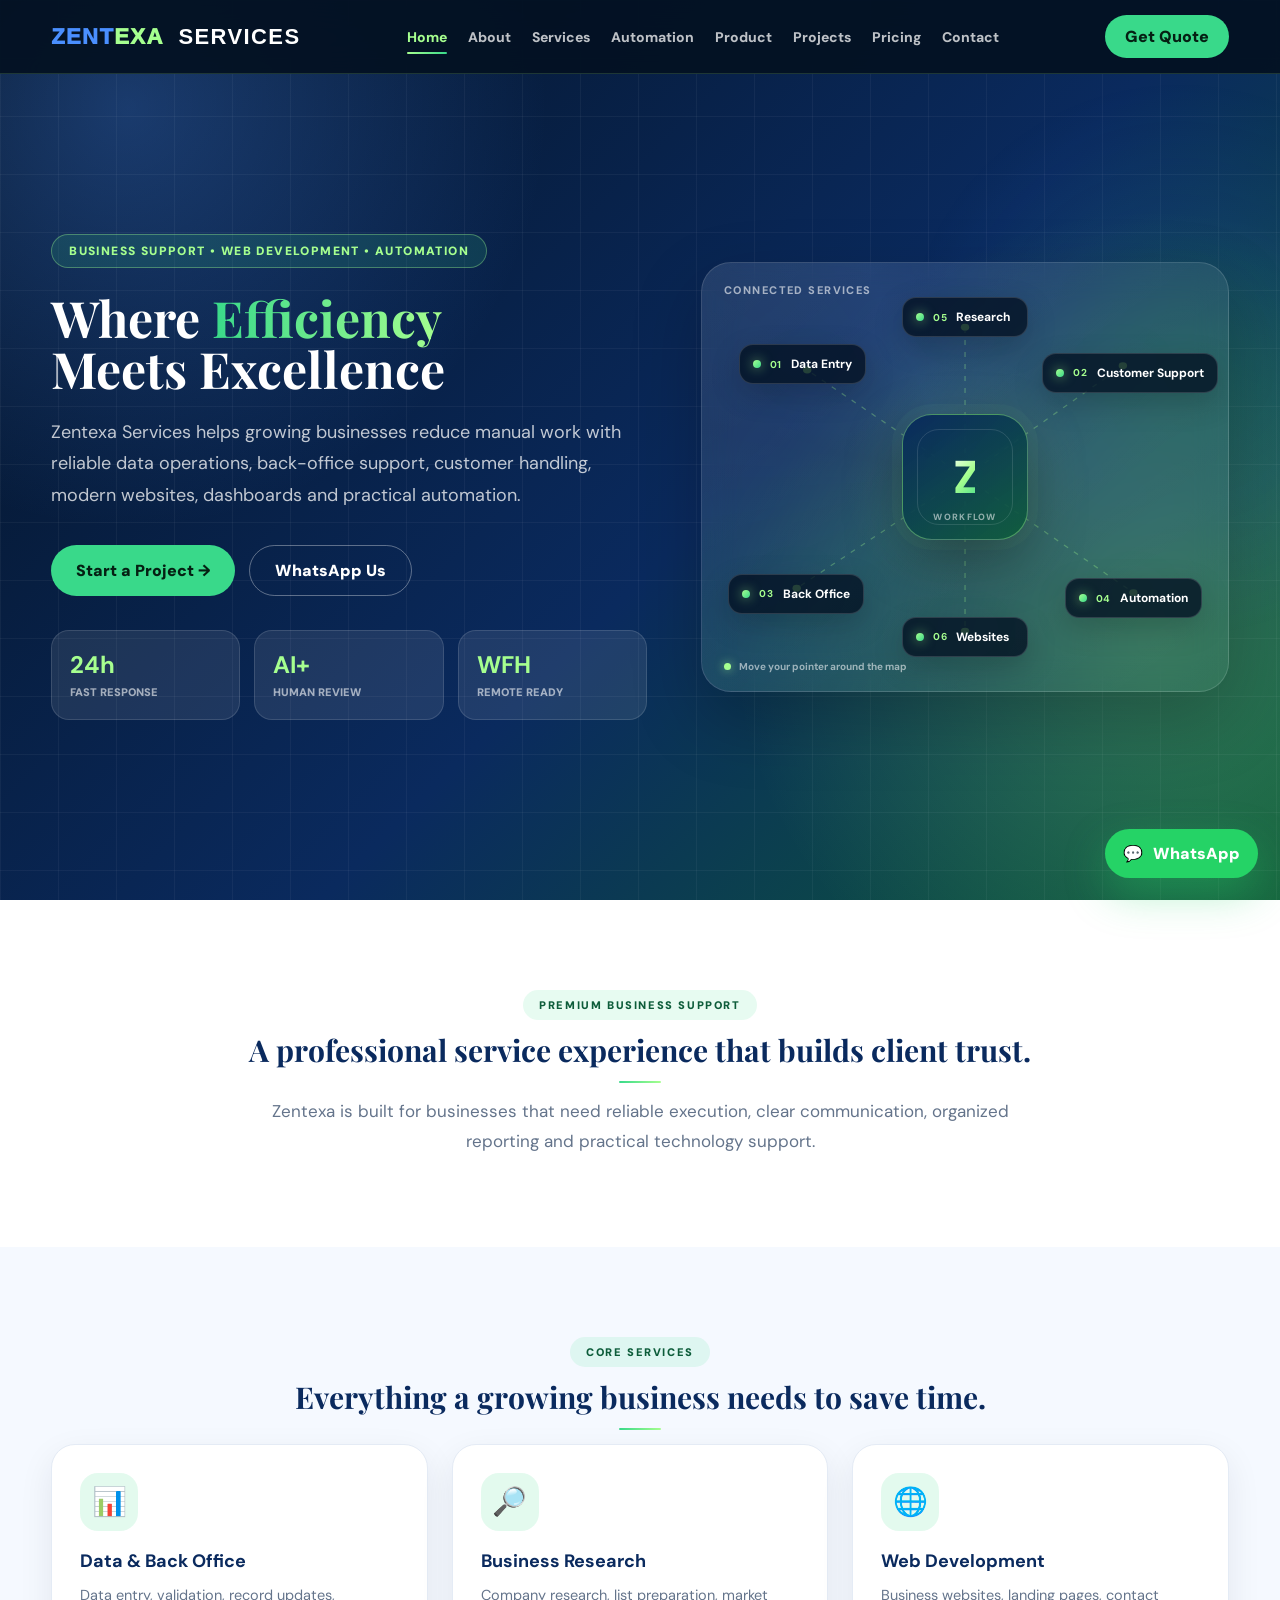
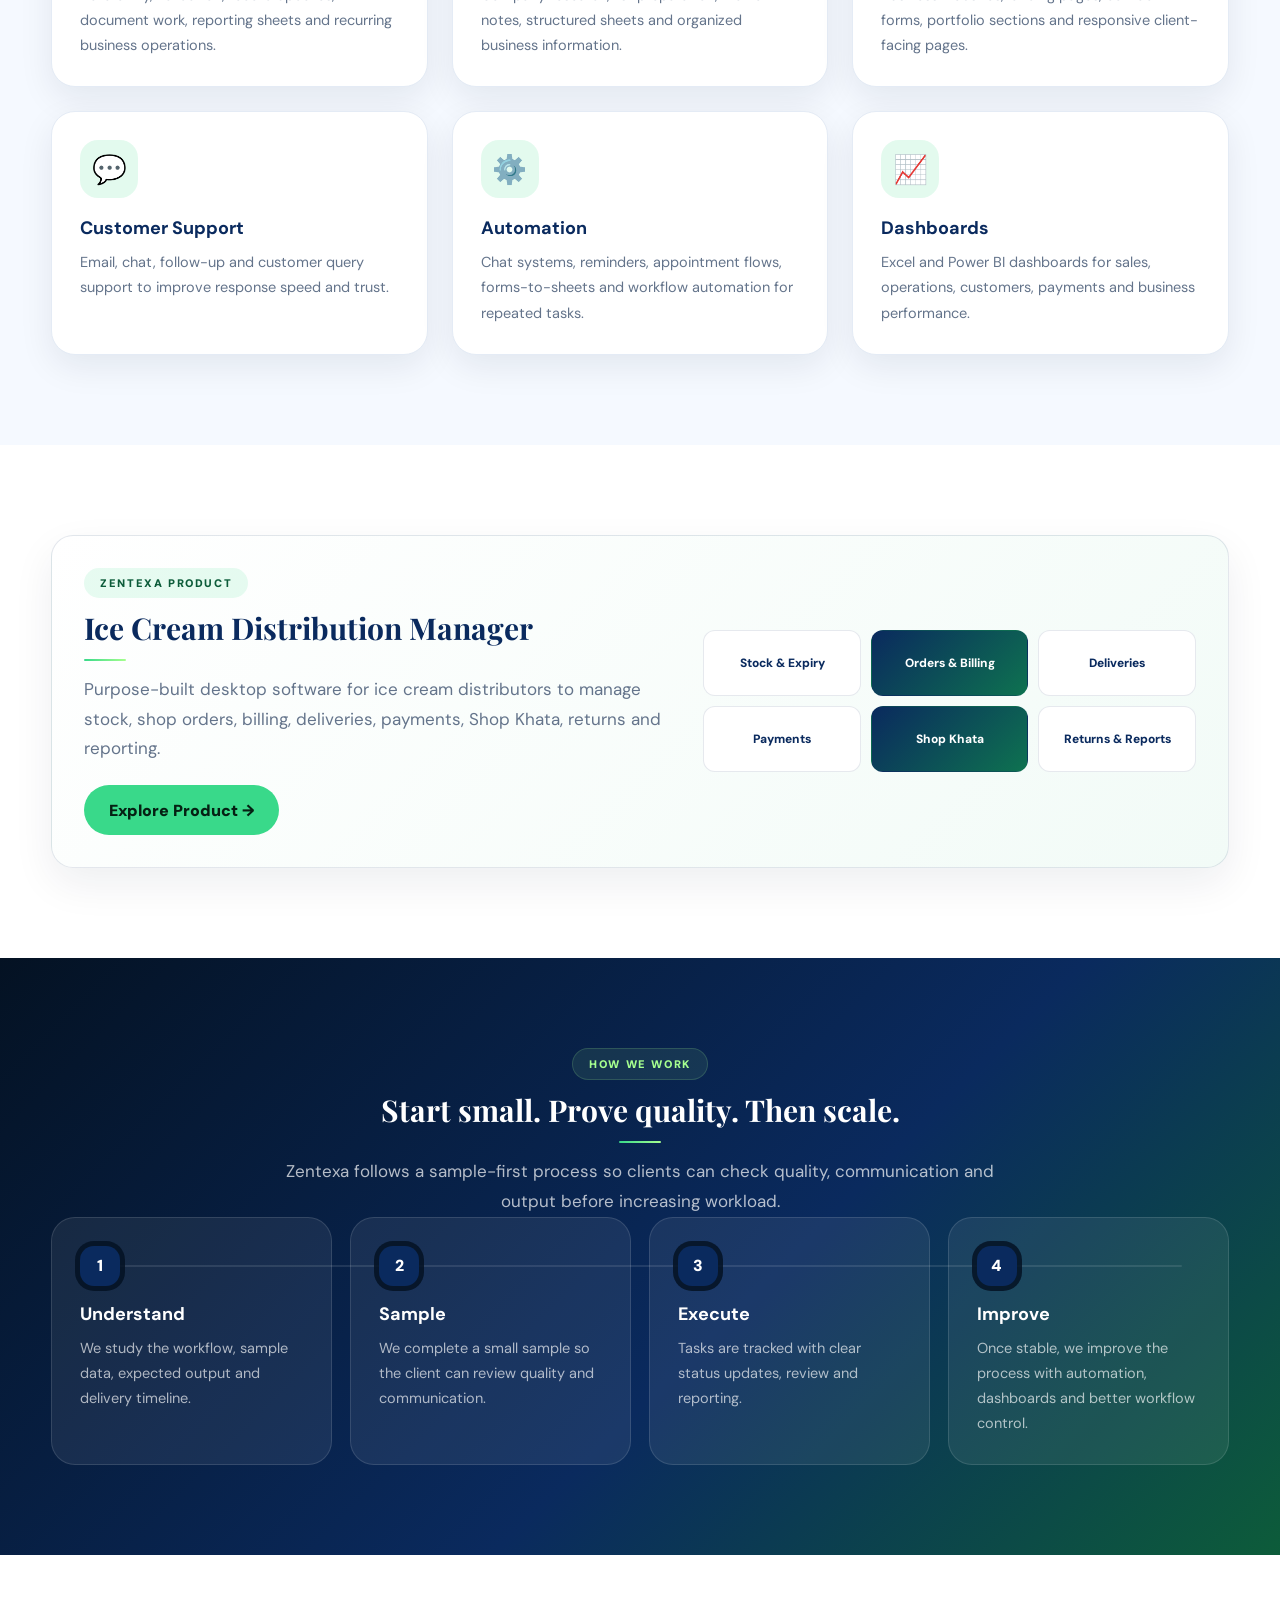
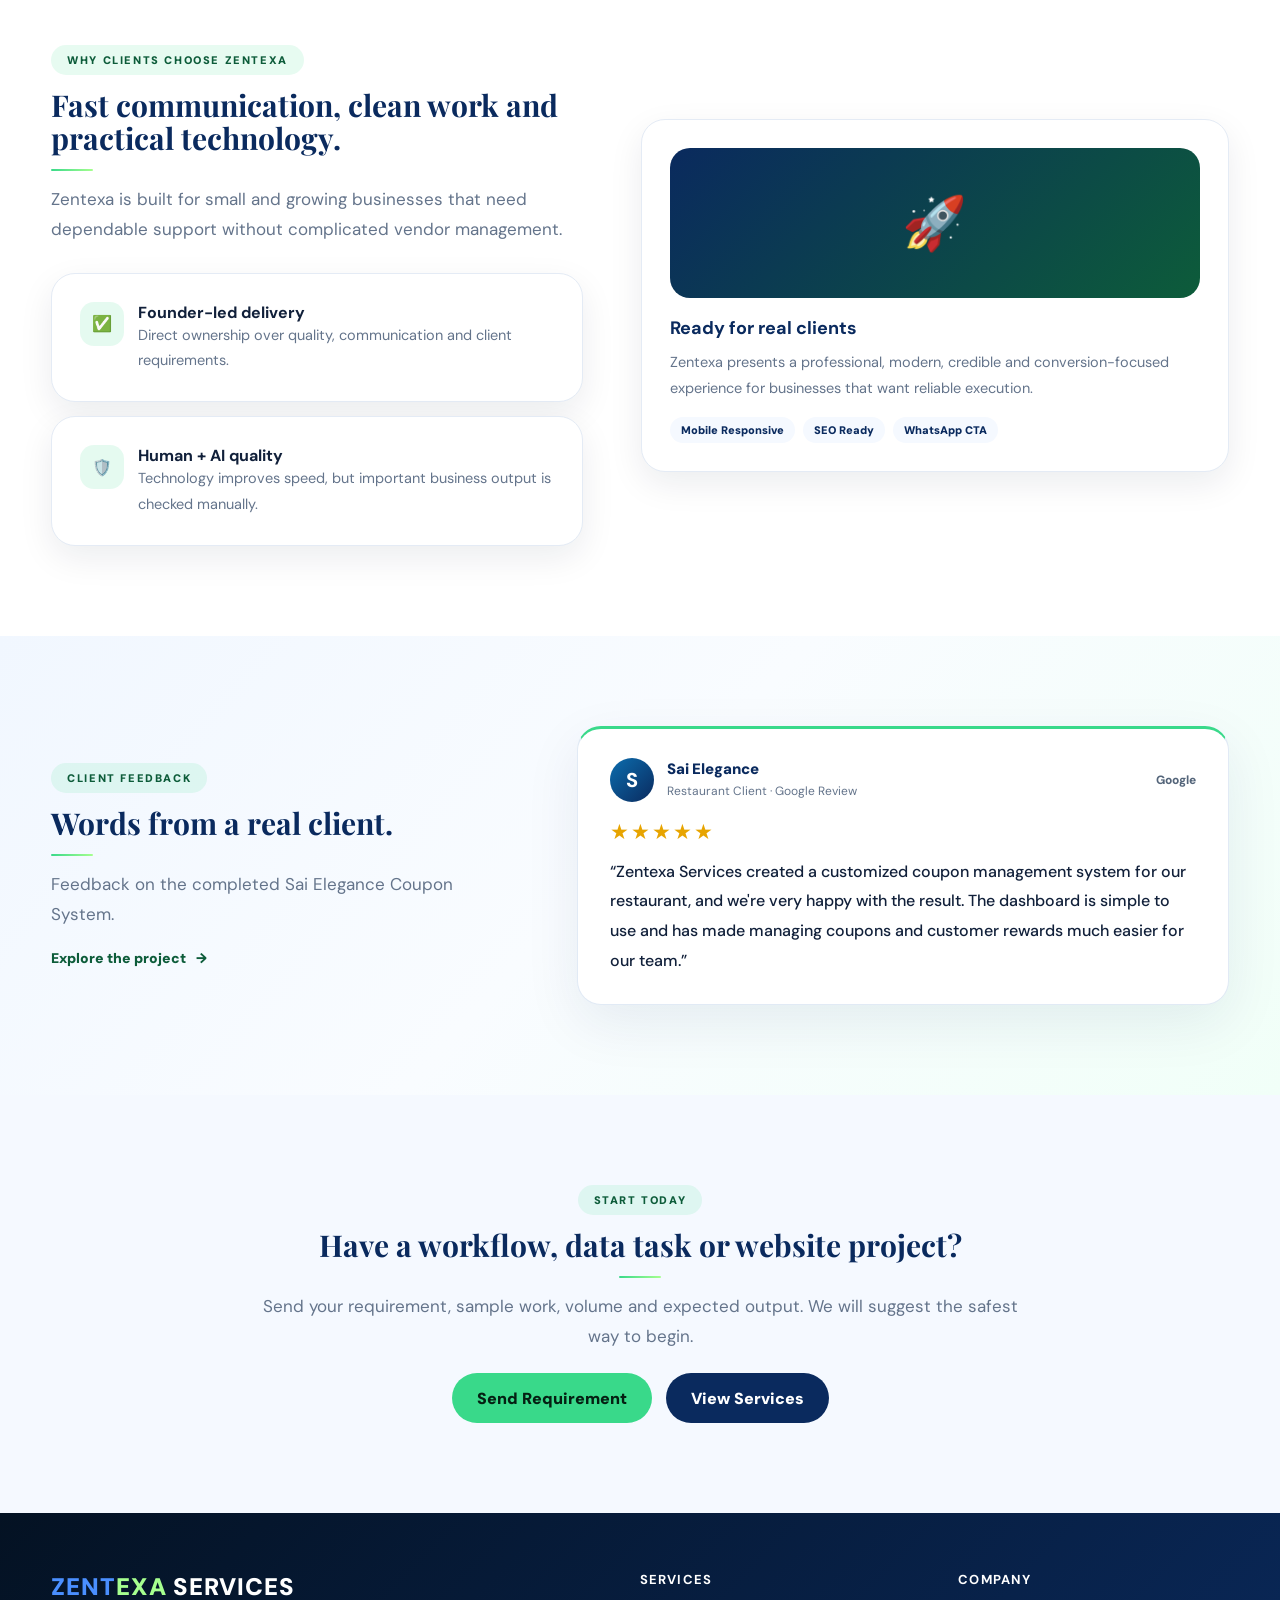
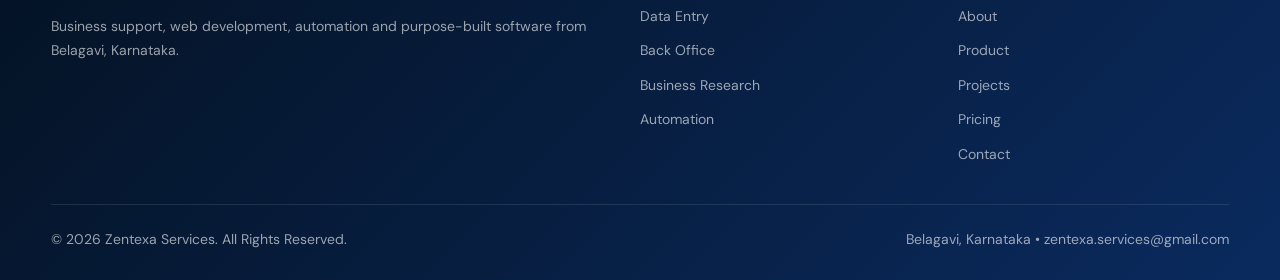
==== commit 6dd4191b: "Add Sai Elegance client feedback on homepage" ====
--- a/index.html
+++ b/index.html
@@ -1 +1 @@
-<!DOCTYPE html><html lang="en"><head><meta charset="UTF-8"><meta name="viewport" content="width=device-width,initial-scale=1.0"><title>Zentexa Services | Business Support, Web Development & Automation</title><meta name="description" content="Zentexa Services helps growing businesses with data entry, back-office support, customer support, business research, web development, dashboards and automation."><meta name="keywords" content="Zentexa Services, business support Belagavi, data entry, back office support, web development, automation"><meta property="og:title" content="Zentexa Services | Where Efficiency Meets Excellence"><meta property="og:description" content="Reliable business support, web development and automation services for growing businesses."><meta property="og:type" content="website"><meta property="og:url" content="https://zentexaservices.vercel.app/"><link rel="preconnect" href="https://fonts.googleapis.com"><link rel="preconnect" href="https://fonts.gstatic.com" crossorigin><link href="https://fonts.googleapis.com/css2?family=Playfair+Display:wght@700;800&family=DM+Sans:wght@400;500;600;700;800;900&display=swap" rel="stylesheet"><link rel="stylesheet" href="assets/styles.css"><link rel="stylesheet" href="assets/motion.css"><link rel="stylesheet" href="assets/product.css"></head><body class="home-page"><nav class="nav" id="siteNav"><div class="container nav-inner"><a class="brand" href="index.html"><span class="brand-text"><span class="zen">ZENT</span><span class="texa">EXA</span> <span class="svc">SERVICES</span></span></a><ul class="nav-links" id="navLinks"><li><a class="active" href="index.html">Home</a></li><li><a href="about.html">About</a></li><li><a href="our-services.html">Services</a></li><li><a href="automation.html">Automation</a></li><li><a href="product.html">Product</a></li><li><a href="portfolio.html">Projects</a></li><li><a href="pricing.html">Pricing</a></li><li><a href="get-in-touch.html">Contact</a></li></ul><a class="nav-cta" href="get-in-touch.html">Get Quote</a><button class="menu-btn" type="button" aria-controls="navLinks" aria-expanded="false" aria-label="Open menu"><span></span><span></span><span></span></button></div></nav><header class="hero"><div class="container hero-inner hero-grid"><div><div class="badge">Business Support • Web Development • Automation</div><h1>Where <span class="gradient">Efficiency</span><br>Meets Excellence</h1><p>Zentexa Services helps growing businesses reduce manual work with reliable data operations, back-office support, customer handling, modern websites, dashboards and practical automation.</p><div class="btn-row"><a class="btn btn-primary" href="get-in-touch.html">Start a Project →</a><a class="btn btn-outline" href="https://wa.me/919972497914?text=Hi%20Zentexa%20Services%2C%20I%20want%20to%20discuss%20a%20project" target="_blank" rel="noopener">WhatsApp Us</a></div><div class="stats"><div class="stat"><b>24h</b><span>Fast Response</span></div><div class="stat"><b>AI+</b><span>Human Review</span></div><div class="stat"><b>WFH</b><span>Remote Ready</span></div></div></div><div class="hero-card reveal"><div class="glass"><h3>What we handle</h3><div class="mini-grid"><div class="mini">Data Entry</div><div class="mini">Back Office</div><div class="mini">Business Research</div><div class="mini">Customer Support</div><div class="mini">Websites</div><div class="mini">Automation</div></div></div><div class="glass"><h3>Best for</h3><p>Clinics, restaurants, real estate teams, distributors, NGOs, coaches, gyms, startups, e-commerce sellers and local service businesses.</p></div></div></div></header><section class="section"><div class="container center"><span class="eyebrow">Premium Business Support</span><h2 class="title">A professional service experience that builds client trust.</h2><p class="lead">Zentexa is built for businesses that need reliable execution, clear communication, organized reporting and practical technology support.</p></div></section><section class="section soft"><div class="container"><div class="center"><span class="eyebrow">Core Services</span><h2 class="title">Everything a growing business needs to save time.</h2></div><div class="grid-3"><div class="card reveal"><div class="icon">📊</div><h3>Data & Back Office</h3><p>Data entry, validation, record updates, document work, reporting sheets and recurring business operations.</p></div><div class="card reveal"><div class="icon">🔎</div><h3>Business Research</h3><p>Company research, list preparation, market notes, structured sheets and organized business information.</p></div><div class="card reveal"><div class="icon">🌐</div><h3>Web Development</h3><p>Business websites, landing pages, contact forms, portfolio sections and responsive client-facing pages.</p></div><div class="card reveal"><div class="icon">💬</div><h3>Customer Support</h3><p>Email, chat, follow-up and customer query support to improve response speed and trust.</p></div><div class="card reveal"><div class="icon">⚙️</div><h3>Automation</h3><p>Chat systems, reminders, appointment flows, forms-to-sheets and workflow automation for repeated tasks.</p></div><div class="card reveal"><div class="icon">📈</div><h3>Dashboards</h3><p>Excel and Power BI dashboards for sales, operations, customers, payments and business performance.</p></div></div></div></section><section class="section product-preview"><div class="container"><div class="product-preview-box reveal"><div><span class="eyebrow">Zentexa Product</span><h2 class="title">Ice Cream Distribution Manager</h2><p class="lead">Purpose-built desktop software for ice cream distributors to manage stock, shop orders, billing, deliveries, payments, Shop Khata, returns and reporting.</p><br><a class="btn btn-primary" href="product.html">Explore Product →</a></div><div class="product-preview-flow" aria-label="Product modules"><span>Stock & Expiry</span><span>Orders & Billing</span><span>Deliveries</span><span>Payments</span><span>Shop Khata</span><span>Returns & Reports</span></div></div></div></section><section class="section dark-section"><div class="container"><div class="center"><span class="eyebrow">How We Work</span><h2 class="title">Start small. Prove quality. Then scale.</h2><p class="lead">Zentexa follows a sample-first process so clients can check quality, communication and output before increasing workload.</p></div><div class="grid-4"><div class="dark-card reveal"><div class="num">1</div><h3>Understand</h3><p>We study the workflow, sample data, expected output and delivery timeline.</p></div><div class="dark-card reveal"><div class="num">2</div><h3>Sample</h3><p>We complete a small sample so the client can review quality and communication.</p></div><div class="dark-card reveal"><div class="num">3</div><h3>Execute</h3><p>Tasks are tracked with clear status updates, review and reporting.</p></div><div class="dark-card reveal"><div class="num">4</div><h3>Improve</h3><p>Once stable, we improve the process with automation, dashboards and better workflow control.</p></div></div></div></section><section class="section"><div class="container split"><div><span class="eyebrow">Why Clients Choose Zentexa</span><h2 class="title">Fast communication, clean work and practical technology.</h2><p class="lead">Zentexa is built for small and growing businesses that need dependable support without complicated vendor management.</p><div class="points"><div class="point reveal"><div class="point-icon">✅</div><div><h4>Founder-led delivery</h4><p>Direct ownership over quality, communication and client requirements.</p></div></div><div class="point reveal"><div class="point-icon">🛡️</div><div><h4>Human + AI quality</h4><p>Technology improves speed, but important business output is checked manually.</p></div></div></div></div><div class="card reveal"><div class="portfolio-head">🚀</div><h3>Ready for real clients</h3><p>Zentexa presents a professional, modern, credible and conversion-focused experience for businesses that want reliable execution.</p><div class="pill-row"><span class="pill">Mobile Responsive</span><span class="pill">SEO Ready</span><span class="pill">WhatsApp CTA</span></div></div></div></section><section class="section soft"><div class="container center"><span class="eyebrow">Start Today</span><h2 class="title">Have a workflow, data task or website project?</h2><p class="lead">Send your requirement, sample work, volume and expected output. We will suggest the safest way to begin.</p><br><div class="btn-row" style="justify-content:center"><a class="btn btn-primary" href="get-in-touch.html">Send Requirement</a><a class="btn btn-dark" href="our-services.html">View Services</a></div></div></section><footer class="footer"><div class="container"><div class="footer-grid"><div><div class="logo"><span class="zen">ZENT</span><span class="texa">EXA</span> SERVICES</div><p>Business support, web development, automation and purpose-built software from Belagavi, Karnataka.</p></div><div><h4>SERVICES</h4><ul><li><a href="our-services.html">Data Entry</a></li><li><a href="our-services.html">Back Office</a></li><li><a href="our-services.html">Business Research</a></li><li><a href="automation.html">Automation</a></li></ul></div><div><h4>COMPANY</h4><ul><li><a href="about.html">About</a></li><li><a href="product.html">Product</a></li><li><a href="portfolio.html">Projects</a></li><li><a href="pricing.html">Pricing</a></li><li><a href="get-in-touch.html">Contact</a></li></ul></div></div><div class="footer-bottom"><p>© 2026 Zentexa Services. All Rights Reserved.</p><p>Belagavi, Karnataka • zentexa.services@gmail.com</p></div></div></footer><a class="wa-float" href="https://wa.me/919972497914?text=Hi%20Zentexa%20Services%2C%20I%20want%20to%20discuss%20a%20project" target="_blank" rel="noopener">💬 <span class="wa-text">WhatsApp</span></a><script src="assets/script.js"></script></body></html>+<!DOCTYPE html><html lang="en"><head><meta charset="UTF-8"><meta name="viewport" content="width=device-width,initial-scale=1.0"><title>Zentexa Services | Business Support, Web Development & Automation</title><meta name="description" content="Zentexa Services helps growing businesses with data entry, back-office support, customer support, business research, web development, dashboards and automation."><meta name="keywords" content="Zentexa Services, business support Belagavi, data entry, back office support, web development, automation"><meta property="og:title" content="Zentexa Services | Where Efficiency Meets Excellence"><meta property="og:description" content="Reliable business support, web development and automation services for growing businesses."><meta property="og:type" content="website"><meta property="og:url" content="https://zentexaservices.vercel.app/"><link rel="preconnect" href="https://fonts.googleapis.com"><link rel="preconnect" href="https://fonts.gstatic.com" crossorigin><link href="https://fonts.googleapis.com/css2?family=Playfair+Display:wght@700;800&family=DM+Sans:wght@400;500;600;700;800;900&display=swap" rel="stylesheet"><link rel="stylesheet" href="assets/styles.css"><link rel="stylesheet" href="assets/motion.css"><link rel="stylesheet" href="assets/product.css"></head><body class="home-page"><nav class="nav" id="siteNav"><div class="container nav-inner"><a class="brand" href="index.html"><span class="brand-text"><span class="zen">ZENT</span><span class="texa">EXA</span> <span class="svc">SERVICES</span></span></a><ul class="nav-links" id="navLinks"><li><a class="active" href="index.html">Home</a></li><li><a href="about.html">About</a></li><li><a href="our-services.html">Services</a></li><li><a href="automation.html">Automation</a></li><li><a href="product.html">Product</a></li><li><a href="portfolio.html">Projects</a></li><li><a href="pricing.html">Pricing</a></li><li><a href="get-in-touch.html">Contact</a></li></ul><a class="nav-cta" href="get-in-touch.html">Get Quote</a><button class="menu-btn" type="button" aria-controls="navLinks" aria-expanded="false" aria-label="Open menu"><span></span><span></span><span></span></button></div></nav><header class="hero"><div class="container hero-inner hero-grid"><div><div class="badge">Business Support • Web Development • Automation</div><h1>Where <span class="gradient">Efficiency</span><br>Meets Excellence</h1><p>Zentexa Services helps growing businesses reduce manual work with reliable data operations, back-office support, customer handling, modern websites, dashboards and practical automation.</p><div class="btn-row"><a class="btn btn-primary" href="get-in-touch.html">Start a Project →</a><a class="btn btn-outline" href="https://wa.me/919972497914?text=Hi%20Zentexa%20Services%2C%20I%20want%20to%20discuss%20a%20project" target="_blank" rel="noopener">WhatsApp Us</a></div><div class="stats"><div class="stat"><b>24h</b><span>Fast Response</span></div><div class="stat"><b>AI+</b><span>Human Review</span></div><div class="stat"><b>WFH</b><span>Remote Ready</span></div></div></div><div class="workflow-visual reveal" aria-label="Connected Zentexa services visual"><div class="workflow-kicker">Connected services</div><svg class="workflow-lines" viewBox="0 0 100 100" preserveAspectRatio="none" aria-hidden="true"><line x1="50" y1="50" x2="20" y2="25"></line><line x1="50" y1="50" x2="80" y2="24"></line><line x1="50" y1="50" x2="18" y2="76"></line><line x1="50" y1="50" x2="82" y2="77"></line><line x1="50" y1="50" x2="50" y2="15"></line><line x1="50" y1="50" x2="50" y2="86"></line><circle cx="20" cy="25" r=".8"></circle><circle cx="80" cy="24" r=".8"></circle><circle cx="18" cy="76" r=".8"></circle><circle cx="82" cy="77" r=".8"></circle><circle cx="50" cy="15" r=".8"></circle><circle cx="50" cy="86" r=".8"></circle></svg><div class="workflow-hub"><span class="workflow-hub-mark">Z</span><small>workflow</small></div><div class="workflow-node n1"><b>01</b><span>Data Entry</span></div><div class="workflow-node n2"><b>02</b><span>Customer Support</span></div><div class="workflow-node n3"><b>03</b><span>Back Office</span></div><div class="workflow-node n4"><b>04</b><span>Automation</span></div><div class="workflow-node n5"><b>05</b><span>Research</span></div><div class="workflow-node n6"><b>06</b><span>Websites</span></div><div class="workflow-status"><i></i><span>Move your pointer around the map</span></div></div></div></header><section class="section"><div class="container center"><span class="eyebrow">Premium Business Support</span><h2 class="title">A professional service experience that builds client trust.</h2><p class="lead">Zentexa is built for businesses that need reliable execution, clear communication, organized reporting and practical technology support.</p></div></section><section class="section soft"><div class="container"><div class="center"><span class="eyebrow">Core Services</span><h2 class="title">Everything a growing business needs to save time.</h2></div><div class="grid-3"><div class="card reveal"><div class="icon">📊</div><h3>Data & Back Office</h3><p>Data entry, validation, record updates, document work, reporting sheets and recurring business operations.</p></div><div class="card reveal"><div class="icon">🔎</div><h3>Business Research</h3><p>Company research, list preparation, market notes, structured sheets and organized business information.</p></div><div class="card reveal"><div class="icon">🌐</div><h3>Web Development</h3><p>Business websites, landing pages, contact forms, portfolio sections and responsive client-facing pages.</p></div><div class="card reveal"><div class="icon">💬</div><h3>Customer Support</h3><p>Email, chat, follow-up and customer query support to improve response speed and trust.</p></div><div class="card reveal"><div class="icon">⚙️</div><h3>Automation</h3><p>Chat systems, reminders, appointment flows, forms-to-sheets and workflow automation for repeated tasks.</p></div><div class="card reveal"><div class="icon">📈</div><h3>Dashboards</h3><p>Excel and Power BI dashboards for sales, operations, customers, payments and business performance.</p></div></div></div></section><section class="section product-preview"><div class="container"><div class="product-preview-box reveal"><div><span class="eyebrow">Zentexa Product</span><h2 class="title">Ice Cream Distribution Manager</h2><p class="lead">Purpose-built desktop software for ice cream distributors to manage stock, shop orders, billing, deliveries, payments, Shop Khata, returns and reporting.</p><br><a class="btn btn-primary" href="product.html">Explore Product →</a></div><div class="product-preview-flow" aria-label="Product modules"><span>Stock & Expiry</span><span>Orders & Billing</span><span>Deliveries</span><span>Payments</span><span>Shop Khata</span><span>Returns & Reports</span></div></div></div></section><section class="section dark-section"><div class="container"><div class="center"><span class="eyebrow">How We Work</span><h2 class="title">Start small. Prove quality. Then scale.</h2><p class="lead">Zentexa follows a sample-first process so clients can check quality, communication and output before increasing workload.</p></div><div class="grid-4"><div class="dark-card reveal"><div class="num">1</div><h3>Understand</h3><p>We study the workflow, sample data, expected output and delivery timeline.</p></div><div class="dark-card reveal"><div class="num">2</div><h3>Sample</h3><p>We complete a small sample so the client can review quality and communication.</p></div><div class="dark-card reveal"><div class="num">3</div><h3>Execute</h3><p>Tasks are tracked with clear status updates, review and reporting.</p></div><div class="dark-card reveal"><div class="num">4</div><h3>Improve</h3><p>Once stable, we improve the process with automation, dashboards and better workflow control.</p></div></div></div></section><section class="section"><div class="container split"><div><span class="eyebrow">Why Clients Choose Zentexa</span><h2 class="title">Fast communication, clean work and practical technology.</h2><p class="lead">Zentexa is built for small and growing businesses that need dependable support without complicated vendor management.</p><div class="points"><div class="point reveal"><div class="point-icon">✅</div><div><h4>Founder-led delivery</h4><p>Direct ownership over quality, communication and client requirements.</p></div></div><div class="point reveal"><div class="point-icon">🛡️</div><div><h4>Human + AI quality</h4><p>Technology improves speed, but important business output is checked manually.</p></div></div></div></div><div class="card reveal"><div class="portfolio-head">🚀</div><h3>Ready for real clients</h3><p>Zentexa presents a professional, modern, credible and conversion-focused experience for businesses that want reliable execution.</p><div class="pill-row"><span class="pill">Mobile Responsive</span><span class="pill">SEO Ready</span><span class="pill">WhatsApp CTA</span></div></div></div></section><section class="section client-review-section" aria-labelledby="client-feedback-title"><div class="container client-review-grid"><div class="client-review-intro"><span class="eyebrow">Client Feedback</span><h2 class="title" id="client-feedback-title">Words from a real client.</h2><p class="lead">Feedback on the completed Sai Elegance Coupon System.</p><a class="client-review-project-link" href="portfolio.html">Explore the project <span aria-hidden="true">→</span></a></div><div class="client-review-card client-review-card--compact reveal"><div class="client-review-top"><span class="client-review-avatar" aria-hidden="true">S</span><div class="client-review-identity"><strong>Sai Elegance</strong><span>Restaurant Client · Google Review</span></div><span class="client-review-google" aria-label="Google review">Google</span></div><div class="client-review-stars" aria-label="5 out of 5 stars">★★★★★</div><blockquote class="client-review-quote"><p>“Zentexa Services created a customized coupon management system for our restaurant, and we&#39;re very happy with the result. The dashboard is simple to use and has made managing coupons and customer rewards much easier for our team.”</p></blockquote></div></div></section><section class="section soft"><div class="container center"><span class="eyebrow">Start Today</span><h2 class="title">Have a workflow, data task or website project?</h2><p class="lead">Send your requirement, sample work, volume and expected output. We will suggest the safest way to begin.</p><br><div class="btn-row" style="justify-content:center"><a class="btn btn-primary" href="get-in-touch.html">Send Requirement</a><a class="btn btn-dark" href="our-services.html">View Services</a></div></div></section><footer class="footer"><div class="container"><div class="footer-grid"><div><div class="logo"><span class="zen">ZENT</span><span class="texa">EXA</span> SERVICES</div><p>Business support, web development, automation and purpose-built software from Belagavi, Karnataka.</p></div><div><h4>SERVICES</h4><ul><li><a href="our-services.html">Data Entry</a></li><li><a href="our-services.html">Back Office</a></li><li><a href="our-services.html">Business Research</a></li><li><a href="automation.html">Automation</a></li></ul></div><div><h4>COMPANY</h4><ul><li><a href="about.html">About</a></li><li><a href="product.html">Product</a></li><li><a href="portfolio.html">Projects</a></li><li><a href="pricing.html">Pricing</a></li><li><a href="get-in-touch.html">Contact</a></li></ul></div></div><div class="footer-bottom"><p>© 2026 Zentexa Services. All Rights Reserved.</p><p>Belagavi, Karnataka • zentexa.services@gmail.com</p></div></div></footer><a class="wa-float" href="https://wa.me/919972497914?text=Hi%20Zentexa%20Services%2C%20I%20want%20to%20discuss%20a%20project" target="_blank" rel="noopener">💬 <span class="wa-text">WhatsApp</span></a><script src="assets/script.js"></script></body></html>
--- a/assets/styles.css
+++ b/assets/styles.css
@@ -1 +1,23 @@
-:root{--blue:#0a2a5e;--dark:#041223;--green:#0d5c3a;--mint:#39d98a;--lime:#a6ff8f;--ink:#11203a;--muted:#64748b;--soft:#f5f9ff;--border:#e4ebf5}*{box-sizing:border-box;margin:0;padding:0;scroll-behavior:smooth}body{font-family:'DM Sans',Arial,sans-serif;color:var(--ink);background:#fff;overflow-x:hidden}a{text-decoration:none;color:inherit}.container{width:min(1180px,92%);margin:auto}.section{padding:90px 0}.soft{background:var(--soft)}.center{text-align:center}.eyebrow{display:inline-flex;padding:8px 16px;border-radius:999px;background:rgba(57,217,138,.12);color:var(--green);font-size:11px;font-weight:900;letter-spacing:1.6px;text-transform:uppercase;margin-bottom:14px}.title{font-family:'Playfair Display',serif;color:var(--blue);font-size:clamp(31px,4vw,52px);line-height:1.1;margin-bottom:14px}.lead{font-size:17px;line-height:1.75;color:var(--muted);max-width:760px}.center .lead{margin:auto}.gradient{background:linear-gradient(90deg,var(--mint),var(--lime));-webkit-background-clip:text;background-clip:text;color:transparent}.nav{position:fixed;top:0;left:0;right:0;z-index:1000;height:74px;background:rgba(4,18,35,.94);backdrop-filter:blur(18px);border-bottom:1px solid rgba(166,255,143,.16)}.nav.scrolled{box-shadow:0 12px 35px rgba(0,0,0,.25)}.nav-inner{height:100%;display:flex;align-items:center;justify-content:space-between}.brand{display:flex;align-items:center;gap:0}.brand-mark{display:none!important}.brand-text{font-weight:1000;letter-spacing:1.4px;font-size:22px;white-space:nowrap}.brand-text .zen{color:#4a8fff}.brand-text .texa{color:var(--lime)}.brand-text .svc{color:#fff;font-weight:900;text-transform:uppercase;margin-left:8px}.nav-links{list-style:none;display:flex;align-items:center;gap:21px}.nav-links a{color:rgba(255,255,255,.74);font-size:14px;font-weight:800}.nav-links a:hover,.nav-links a.active{color:var(--lime)}.nav-cta{background:var(--mint);color:#052013;padding:11px 20px;border-radius:999px;font-weight:900}.menu-btn{display:none;width:42px;height:42px;border:1px solid rgba(255,255,255,.18);border-radius:13px;background:transparent;align-items:center;justify-content:center;flex-direction:column;gap:5px}.menu-btn span{width:20px;height:2px;background:#fff}.hero,.page-hero{position:relative;overflow:hidden;background:radial-gradient(circle at 10% 12%,rgba(74,143,255,.3),transparent 30%),radial-gradient(circle at 90% 70%,rgba(166,255,143,.24),transparent 32%),linear-gradient(135deg,#041223,#0a2a5e 56%,#0d5c3a);color:#fff}.hero:before,.page-hero:before{content:"";position:absolute;inset:0;background-image:linear-gradient(rgba(255,255,255,.045) 1px,transparent 1px),linear-gradient(90deg,rgba(255,255,255,.045) 1px,transparent 1px);background-size:58px 58px}.hero-inner,.page-inner{position:relative;z-index:1}.hero{min-height:100vh;display:grid;align-items:center;padding:132px 0 78px}.hero-grid{display:grid;grid-template-columns:1.06fr .94fr;gap:54px;align-items:center}.hero h1,.page-hero h1{font-family:'Playfair Display',serif;line-height:1.03}.hero h1{font-size:clamp(45px,7vw,82px);margin-bottom:22px}.hero p,.page-hero p{color:rgba(255,255,255,.75);font-size:18px;line-height:1.75;max-width:780px}.hero p{margin-bottom:34px}.page-hero{padding:142px 0 78px}.page-hero h1{font-size:clamp(39px,6vw,68px);margin-bottom:18px}.badge{display:inline-flex;background:rgba(57,217,138,.14);border:1px solid rgba(166,255,143,.35);color:var(--lime);font-size:12px;font-weight:900;letter-spacing:1.4px;text-transform:uppercase;padding:8px 17px;border-radius:999px;margin-bottom:24px}.btn-row{display:flex;gap:14px;flex-wrap:wrap}.btn{display:inline-flex;align-items:center;justify-content:center;min-height:50px;padding:14px 25px;border-radius:999px;font-weight:900;transition:.2s}.btn:hover,.card:hover,.dark-card:hover{transform:translateY(-6px)}.btn-primary{background:var(--mint);color:#052013}.btn-outline{border:1.5px solid rgba(255,255,255,.35);color:#fff}.btn-dark{background:var(--blue);color:#fff}.hero-card{background:rgba(255,255,255,.11);border:1px solid rgba(255,255,255,.15);border-radius:32px;padding:26px;backdrop-filter:blur(16px);box-shadow:0 30px 80px rgba(0,0,0,.25)}.glass{background:rgba(255,255,255,.96);border-radius:24px;padding:24px;color:var(--ink);margin-bottom:14px}.hero-card .glass:nth-child(2){display:none!important}.glass h3{color:var(--blue);margin-bottom:10px}.glass p{color:#4b5870;font-size:15px;line-height:1.75;margin-bottom:0}.mini-grid{display:grid;grid-template-columns:repeat(2,1fr);gap:10px}.mini{background:var(--soft);border:1px solid var(--border);border-radius:15px;padding:13px;font-size:13px;font-weight:900;color:var(--blue)}.stats{display:grid;grid-template-columns:repeat(3,1fr);gap:14px;margin-top:34px}.stat{background:rgba(255,255,255,.09);border:1px solid rgba(255,255,255,.13);border-radius:18px;padding:18px}.stat b{display:block;color:var(--lime);font-size:24px}.stat span{color:rgba(255,255,255,.6);font-size:11px;font-weight:900;text-transform:uppercase}.grid-2{display:grid;grid-template-columns:repeat(2,1fr);gap:34px}.grid-3{display:grid;grid-template-columns:repeat(3,1fr);gap:24px}.grid-4{display:grid;grid-template-columns:repeat(4,1fr);gap:18px}.card,.point,.price-card{background:#fff;border:1px solid var(--border);border-radius:24px;padding:28px;box-shadow:0 12px 34px rgba(6,26,51,.08);transition:.25s}.dark-section{background:linear-gradient(135deg,#041223,#0a2a5e 58%,#0d5c3a);color:#fff}.dark-section .title{color:#fff}.dark-section .lead{color:rgba(255,255,255,.7)}.dark-section .eyebrow{color:var(--lime)}.dark-card{background:rgba(255,255,255,.07);border:1px solid rgba(255,255,255,.12);border-radius:24px;padding:28px;transition:.25s}.icon{width:58px;height:58px;border-radius:18px;background:rgba(57,217,138,.14);display:grid;place-items:center;font-size:28px;margin-bottom:18px}.card h3,.dark-card h3,.price-card h3{font-size:19px;color:var(--blue);margin-bottom:10px}.dark-card h3{color:#fff}.card p,.dark-card p,.price-card p,.point p{font-size:14.5px;line-height:1.74;color:var(--muted)}.dark-card p{color:rgba(255,255,255,.66)}.pill-row{display:flex;gap:8px;flex-wrap:wrap;margin-top:16px}.pill{background:var(--soft);color:var(--blue);font-size:11px;font-weight:900;padding:6px 11px;border-radius:999px}.split{display:grid;grid-template-columns:.95fr 1.05fr;gap:58px;align-items:center}.points{display:grid;gap:14px;margin-top:28px}.point{display:flex;gap:14px}.point-icon{width:44px;height:44px;border-radius:14px;background:rgba(57,217,138,.13);display:grid;place-items:center;flex:none}.num{width:40px;height:40px;border-radius:14px;background:var(--blue);color:#fff;display:grid;place-items:center;font-weight:900;margin-bottom:16px}.portfolio-head{height:150px;border-radius:20px;background:linear-gradient(135deg,var(--blue),var(--green));display:grid;place-items:center;color:#fff;font-size:52px;margin-bottom:18px}.price{font-family:'Playfair Display',serif;font-size:32px;color:var(--green);margin:12px 0 18px}.check{list-style:none;display:grid;gap:11px;margin:18px 0 24px}.check li{color:var(--muted);font-size:14.5px}.check li:before{content:'✓';color:var(--mint);font-weight:900;margin-right:9px}.contact-card{background:var(--soft);border:1px solid var(--border);border-radius:28px;padding:32px;box-shadow:0 12px 34px rgba(6,26,51,.08)}.form-row{display:grid;grid-template-columns:1fr 1fr;gap:14px}.form-group{margin-bottom:16px}.form-group label{display:block;color:var(--blue);font-size:13px;font-weight:900;margin-bottom:7px}.form-group input,.form-group select,.form-group textarea{width:100%;border:1.5px solid var(--border);border-radius:14px;background:#fff;padding:14px 15px;color:var(--ink);font:inherit;font-size:14px;outline:none}.form-group textarea{min-height:126px;resize:vertical}.form-submit{width:100%;border:none;border-radius:16px;background:linear-gradient(135deg,var(--blue),var(--green));color:#fff;padding:16px;font:inherit;font-weight:900;cursor:pointer}.form-msg{display:none;margin-top:13px;border-radius:13px;padding:13px 15px;font-size:14px;font-weight:900;text-align:center}.form-success{background:#dcfce7;border:1px solid var(--mint);color:#166534}.form-error{background:#fff1f2;border:1px solid #fb7185;color:#9f1239}.footer{background:linear-gradient(135deg,#041223,#0a2a5e);color:#fff;padding:58px 0 28px}.footer-grid{display:grid;grid-template-columns:2fr 1fr 1fr;gap:48px;margin-bottom:38px}.footer .logo{font-weight:900;letter-spacing:1px;font-size:24px;margin-bottom:12px}.footer .zen{color:#4a8fff}.footer .texa{color:var(--lime)}.footer p,.footer a{color:rgba(255,255,255,.6);font-size:14px;line-height:1.75}.footer h4{font-size:13px;letter-spacing:1.1px;margin-bottom:16px}.footer ul{list-style:none;display:grid;gap:10px}.footer-bottom{border-top:1px solid rgba(255,255,255,.1);padding-top:22px;display:flex;justify-content:space-between;gap:10px;flex-wrap:wrap}.wa-float{position:fixed;right:22px;bottom:22px;z-index:1001;background:#25d366;color:#fff;display:inline-flex;align-items:center;gap:10px;padding:14px 18px;border-radius:999px;font-weight:900;box-shadow:0 16px 42px rgba(37,211,102,.35)}.reveal{transition:opacity .65s ease,transform .65s ease}.reveal.hide{opacity:0;transform:translateY(30px)}@media(max-width:1020px){.hero-grid,.split,.grid-2{grid-template-columns:1fr}.grid-3{grid-template-columns:repeat(2,1fr)}.grid-4{grid-template-columns:repeat(2,1fr)}.footer-grid{grid-template-columns:1fr 1fr}}@media(max-width:760px){.nav{height:68px}.nav-links{display:none;position:fixed;top:68px;left:0;right:0;background:#041223;flex-direction:column;align-items:flex-start;padding:22px 5%;gap:18px}.nav-links.open{display:flex}.nav-cta{display:none}.menu-btn{display:flex}.hero{padding:112px 0 66px}.hero h1{font-size:43px}.page-hero{padding:118px 0 62px}.section{padding:72px 0}.grid-3,.grid-4{grid-template-columns:1fr}.form-row,.mini-grid{grid-template-columns:1fr}.btn-row .btn{width:100%}.footer-grid{grid-template-columns:1fr}.wa-text{display:none}.wa-float{right:14px;bottom:14px;padding:13px 15px}.brand-text{font-size:17px}.brand-text .svc{margin-left:5px}.stats{grid-template-columns:1fr}}.hero h1{font-size:clamp(42px,5vw,50px)}.page-hero h1{font-size:clamp(38px,4.2vw,44px)}.title{font-size:clamp(27px,2.8vw,30px)}.hero-card h3,.card h3,.dark-card h3,.price-card h3{font-size:18px}.contact-card>h3{font-size:24px!important}@media(max-width:760px){.hero h1{font-size:38px}.page-hero h1{font-size:36px}.title{font-size:27px}.hero-card h3,.card h3,.dark-card h3,.price-card h3{font-size:17px}.contact-card>h3{font-size:22px!important}}.brand-text{font-family:Arial,sans-serif}.nav-links a[href="portfolio.html"]{font-size:0}.nav-links a[href="portfolio.html"]::after{content:"Projects";font-size:14px}.nav-links a[href="automation.html"],.nav-links a[href="ai-automation.html"]{font-size:0}.nav-links a[href="automation.html"]::after,.nav-links a[href="ai-automation.html"]::after{content:"Automation";font-size:14px}+:root{--blue:#0a2a5e;--dark:#041223;--green:#0d5c3a;--mint:#39d98a;--lime:#a6ff8f;--ink:#11203a;--muted:#64748b;--soft:#f5f9ff;--border:#e4ebf5}*{box-sizing:border-box;margin:0;padding:0;scroll-behavior:smooth}body{font-family:'DM Sans',Arial,sans-serif;color:var(--ink);background:#fff;overflow-x:hidden}a{text-decoration:none;color:inherit}.container{width:min(1180px,92%);margin:auto}.section{padding:90px 0}.soft{background:var(--soft)}.center{text-align:center}.eyebrow{display:inline-flex;padding:8px 16px;border-radius:999px;background:rgba(57,217,138,.12);color:var(--green);font-size:11px;font-weight:900;letter-spacing:1.6px;text-transform:uppercase;margin-bottom:14px}.title{font-family:'Playfair Display',serif;color:var(--blue);font-size:clamp(31px,4vw,52px);line-height:1.1;margin-bottom:14px}.lead{font-size:17px;line-height:1.75;color:var(--muted);max-width:760px}.center .lead{margin:auto}.gradient{background:linear-gradient(90deg,var(--mint),var(--lime));-webkit-background-clip:text;background-clip:text;color:transparent}.nav{position:fixed;top:0;left:0;right:0;z-index:1000;height:74px;background:rgba(4,18,35,.94);backdrop-filter:blur(18px);border-bottom:1px solid rgba(166,255,143,.16)}.nav.scrolled{box-shadow:0 12px 35px rgba(0,0,0,.25)}.nav-inner{height:100%;display:flex;align-items:center;justify-content:space-between}.brand{display:flex;align-items:center;gap:0}.brand-mark{display:none!important}.brand-text{font-weight:1000;letter-spacing:1.4px;font-size:22px;white-space:nowrap}.brand-text .zen{color:#4a8fff}.brand-text .texa{color:var(--lime)}.brand-text .svc{color:#fff;font-weight:900;text-transform:uppercase;margin-left:8px}.nav-links{list-style:none;display:flex;align-items:center;gap:21px}.nav-links a{color:rgba(255,255,255,.74);font-size:14px;font-weight:800}.nav-links a:hover,.nav-links a.active{color:var(--lime)}.nav-cta{background:var(--mint);color:#052013;padding:11px 20px;border-radius:999px;font-weight:900}.menu-btn{display:none;width:42px;height:42px;border:1px solid rgba(255,255,255,.18);border-radius:13px;background:transparent;align-items:center;justify-content:center;flex-direction:column;gap:5px}.menu-btn span{width:20px;height:2px;background:#fff}.hero,.page-hero{position:relative;overflow:hidden;background:radial-gradient(circle at 10% 12%,rgba(74,143,255,.3),transparent 30%),radial-gradient(circle at 90% 70%,rgba(166,255,143,.24),transparent 32%),linear-gradient(135deg,#041223,#0a2a5e 56%,#0d5c3a);color:#fff}.hero:before,.page-hero:before{content:"";position:absolute;inset:0;background-image:linear-gradient(rgba(255,255,255,.045) 1px,transparent 1px),linear-gradient(90deg,rgba(255,255,255,.045) 1px,transparent 1px);background-size:58px 58px}.hero-inner,.page-inner{position:relative;z-index:1}.hero{min-height:100vh;display:grid;align-items:center;padding:132px 0 78px}.hero-grid{display:grid;grid-template-columns:1.06fr .94fr;gap:54px;align-items:center}.hero h1,.page-hero h1{font-family:'Playfair Display',serif;line-height:1.03}.hero h1{font-size:clamp(45px,7vw,82px);margin-bottom:22px}.hero p,.page-hero p{color:rgba(255,255,255,.75);font-size:18px;line-height:1.75;max-width:780px}.hero p{margin-bottom:34px}.page-hero{padding:142px 0 78px}.page-hero h1{font-size:clamp(39px,6vw,68px);margin-bottom:18px}.badge{display:inline-flex;background:rgba(57,217,138,.14);border:1px solid rgba(166,255,143,.35);color:var(--lime);font-size:12px;font-weight:900;letter-spacing:1.4px;text-transform:uppercase;padding:8px 17px;border-radius:999px;margin-bottom:24px}.btn-row{display:flex;gap:14px;flex-wrap:wrap}.btn{display:inline-flex;align-items:center;justify-content:center;min-height:50px;padding:14px 25px;border-radius:999px;font-weight:900;transition:.2s}.btn:hover,.card:hover,.dark-card:hover{transform:translateY(-6px)}.btn-primary{background:var(--mint);color:#052013}.btn-outline{border:1.5px solid rgba(255,255,255,.35);color:#fff}.btn-dark{background:var(--blue);color:#fff}.hero-card{background:rgba(255,255,255,.11);border:1px solid rgba(255,255,255,.15);border-radius:32px;padding:26px;backdrop-filter:blur(16px);box-shadow:0 30px 80px rgba(0,0,0,.25)}.glass{background:rgba(255,255,255,.96);border-radius:24px;padding:24px;color:var(--ink);margin-bottom:14px}.hero-card .glass:nth-child(2){display:none!important}.glass h3{color:var(--blue);margin-bottom:10px}.glass p{color:#4b5870;font-size:15px;line-height:1.75;margin-bottom:0}.mini-grid{display:grid;grid-template-columns:repeat(2,1fr);gap:10px}.mini{background:var(--soft);border:1px solid var(--border);border-radius:15px;padding:13px;font-size:13px;font-weight:900;color:var(--blue)}.stats{display:grid;grid-template-columns:repeat(3,1fr);gap:14px;margin-top:34px}.stat{background:rgba(255,255,255,.09);border:1px solid rgba(255,255,255,.13);border-radius:18px;padding:18px}.stat b{display:block;color:var(--lime);font-size:24px}.stat span{color:rgba(255,255,255,.6);font-size:11px;font-weight:900;text-transform:uppercase}.grid-2{display:grid;grid-template-columns:repeat(2,1fr);gap:34px}.grid-3{display:grid;grid-template-columns:repeat(3,1fr);gap:24px}.grid-4{display:grid;grid-template-columns:repeat(4,1fr);gap:18px}.card,.point,.price-card{background:#fff;border:1px solid var(--border);border-radius:24px;padding:28px;box-shadow:0 12px 34px rgba(6,26,51,.08);transition:.25s}.dark-section{background:linear-gradient(135deg,#041223,#0a2a5e 58%,#0d5c3a);color:#fff}.dark-section .title{color:#fff}.dark-section .lead{color:rgba(255,255,255,.7)}.dark-section .eyebrow{color:var(--lime)}.dark-card{background:rgba(255,255,255,.07);border:1px solid rgba(255,255,255,.12);border-radius:24px;padding:28px;transition:.25s}.icon{width:58px;height:58px;border-radius:18px;background:rgba(57,217,138,.14);display:grid;place-items:center;font-size:28px;margin-bottom:18px}.card h3,.dark-card h3,.price-card h3{font-size:19px;color:var(--blue);margin-bottom:10px}.dark-card h3{color:#fff}.card p,.dark-card p,.price-card p,.point p{font-size:14.5px;line-height:1.74;color:var(--muted)}.dark-card p{color:rgba(255,255,255,.66)}.pill-row{display:flex;gap:8px;flex-wrap:wrap;margin-top:16px}.pill{background:var(--soft);color:var(--blue);font-size:11px;font-weight:900;padding:6px 11px;border-radius:999px}.split{display:grid;grid-template-columns:.95fr 1.05fr;gap:58px;align-items:center}.points{display:grid;gap:14px;margin-top:28px}.point{display:flex;gap:14px}.point-icon{width:44px;height:44px;border-radius:14px;background:rgba(57,217,138,.13);display:grid;place-items:center;flex:none}.num{width:40px;height:40px;border-radius:14px;background:var(--blue);color:#fff;display:grid;place-items:center;font-weight:900;margin-bottom:16px}.portfolio-head{height:150px;border-radius:20px;background:linear-gradient(135deg,var(--blue),var(--green));display:grid;place-items:center;color:#fff;font-size:52px;margin-bottom:18px}.price{font-family:'Playfair Display',serif;font-size:32px;color:var(--green);margin:12px 0 18px}.check{list-style:none;display:grid;gap:11px;margin:18px 0 24px}.check li{color:var(--muted);font-size:14.5px}.check li:before{content:'✓';color:var(--mint);font-weight:900;margin-right:9px}.contact-card{background:var(--soft);border:1px solid var(--border);border-radius:28px;padding:32px;box-shadow:0 12px 34px rgba(6,26,51,.08)}.form-row{display:grid;grid-template-columns:1fr 1fr;gap:14px}.form-group{margin-bottom:16px}.form-group label{display:block;color:var(--blue);font-size:13px;font-weight:900;margin-bottom:7px}.form-group input,.form-group select,.form-group textarea{width:100%;border:1.5px solid var(--border);border-radius:14px;background:#fff;padding:14px 15px;color:var(--ink);font:inherit;font-size:14px;outline:none}.form-group textarea{min-height:126px;resize:vertical}.form-submit{width:100%;border:none;border-radius:16px;background:linear-gradient(135deg,var(--blue),var(--green));color:#fff;padding:16px;font:inherit;font-weight:900;cursor:pointer}.form-msg{display:none;margin-top:13px;border-radius:13px;padding:13px 15px;font-size:14px;font-weight:900;text-align:center}.form-success{background:#dcfce7;border:1px solid var(--mint);color:#166534}.form-error{background:#fff1f2;border:1px solid #fb7185;color:#9f1239}.footer{background:linear-gradient(135deg,#041223,#0a2a5e);color:#fff;padding:58px 0 28px}.footer-grid{display:grid;grid-template-columns:2fr 1fr 1fr;gap:48px;margin-bottom:38px}.footer .logo{font-weight:900;letter-spacing:1px;font-size:24px;margin-bottom:12px}.footer .zen{color:#4a8fff}.footer .texa{color:var(--lime)}.footer p,.footer a{color:rgba(255,255,255,.6);font-size:14px;line-height:1.75}.footer h4{font-size:13px;letter-spacing:1.1px;margin-bottom:16px}.footer ul{list-style:none;display:grid;gap:10px}.footer-bottom{border-top:1px solid rgba(255,255,255,.1);padding-top:22px;display:flex;justify-content:space-between;gap:10px;flex-wrap:wrap}.wa-float{position:fixed;right:22px;bottom:22px;z-index:1001;background:#25d366;color:#fff;display:inline-flex;align-items:center;gap:10px;padding:14px 18px;border-radius:999px;font-weight:900;box-shadow:0 16px 42px rgba(37,211,102,.35)}.reveal{transition:opacity .65s ease,transform .65s ease}.reveal.hide{opacity:0;transform:translateY(30px)}@media(max-width:1020px){.hero-grid,.split,.grid-2{grid-template-columns:1fr}.grid-3{grid-template-columns:repeat(2,1fr)}.grid-4{grid-template-columns:repeat(2,1fr)}.footer-grid{grid-template-columns:1fr 1fr}}@media(max-width:760px){.nav{height:68px}.nav-links{display:none;position:fixed;top:68px;left:0;right:0;background:#041223;flex-direction:column;align-items:flex-start;padding:22px 5%;gap:18px}.nav-links.open{display:flex}.nav-cta{display:none}.menu-btn{display:flex}.hero{padding:112px 0 66px}.hero h1{font-size:43px}.page-hero{padding:118px 0 62px}.section{padding:72px 0}.grid-3,.grid-4{grid-template-columns:1fr}.form-row,.mini-grid{grid-template-columns:1fr}.btn-row .btn{width:100%}.footer-grid{grid-template-columns:1fr}.wa-text{display:none}.wa-float{right:14px;bottom:14px;padding:13px 15px}.brand-text{font-size:17px}.brand-text .svc{margin-left:5px}.stats{grid-template-columns:1fr}}.hero h1{font-size:clamp(42px,5vw,50px)}.page-hero h1{font-size:clamp(38px,4.2vw,44px)}.title{font-size:clamp(27px,2.8vw,30px)}.hero-card h3,.card h3,.dark-card h3,.price-card h3{font-size:18px}.contact-card>h3{font-size:24px!important}@media(max-width:760px){.hero h1{font-size:38px}.page-hero h1{font-size:36px}.title{font-size:27px}.hero-card h3,.card h3,.dark-card h3,.price-card h3{font-size:17px}.contact-card>h3{font-size:22px!important}}.brand-text{font-family:Arial,sans-serif}.nav-links a[href="portfolio.html"]{font-size:0}.nav-links a[href="portfolio.html"]::after{content:"Projects";font-size:14px}.nav-links a[href="automation.html"],.nav-links a[href="ai-automation.html"]{font-size:0}.nav-links a[href="automation.html"]::after,.nav-links a[href="ai-automation.html"]::after{content:"Automation";font-size:14px}
+
+/* Client review: shared main-site testimonial component */
+.client-review-section{position:relative;background:linear-gradient(132deg,#f1f7ff 0%,#f9fcff 48%,#f1fff8 100%);overflow:hidden}
+.client-review-grid{display:grid;grid-template-columns:minmax(0,.84fr) minmax(0,1.16fr);align-items:center;gap:54px}
+.client-review-intro .lead{max-width:410px}
+.client-review-project-link{display:inline-flex;align-items:center;gap:10px;margin-top:20px;color:var(--green);font-size:14px;font-weight:900;transition:gap .2s ease}
+.client-review-project-link:hover{gap:16px}
+.client-review-card{max-width:100%;padding:29px 32px;border:1px solid #e1eaf5;border-top:3px solid var(--mint);border-radius:24px;background:#fff;box-shadow:0 18px 55px rgba(10,42,94,.08)}
+.client-review-card--full{width:min(100%,840px);margin:32px auto 0;padding:33px 38px}
+.client-review-top{display:flex;align-items:center;gap:13px}
+.client-review-avatar{flex:0 0 44px;height:44px;border-radius:50%;display:grid;place-items:center;color:#fff;font-size:20px;font-weight:800;background:linear-gradient(135deg,#0c6dae,#0a2a5e)}
+.client-review-identity{display:flex;flex:1;flex-direction:column;gap:4px;min-width:0}
+.client-review-identity strong{color:var(--blue);font-size:15px;font-weight:900}
+.client-review-identity span{color:var(--muted);font-size:12px;line-height:1.4}
+.client-review-google{color:#54657a;font-size:12px;font-weight:800}
+.client-review-stars{color:#e7a400;letter-spacing:2px;font-size:21px;line-height:1;margin:20px 0 14px}
+.client-review-quote{margin:0;color:var(--ink);font-size:16px;line-height:1.85;font-weight:500}
+.client-review-quote p{margin:0}
+.client-review-quote p+p{margin-top:16px}
+.client-review-section--project{background:linear-gradient(135deg,#f7fbff,#f3fbf7)}
+@media(max-width:900px){.client-review-grid{grid-template-columns:1fr;gap:28px}.client-review-intro .lead{max-width:680px}}
+@media(max-width:600px){.client-review-card,.client-review-card--full{padding:22px 19px;border-radius:19px}.client-review-card--full{margin-top:22px}.client-review-quote{font-size:14px;line-height:1.8}.client-review-google{font-size:11px}.client-review-stars{margin:16px 0 12px}}
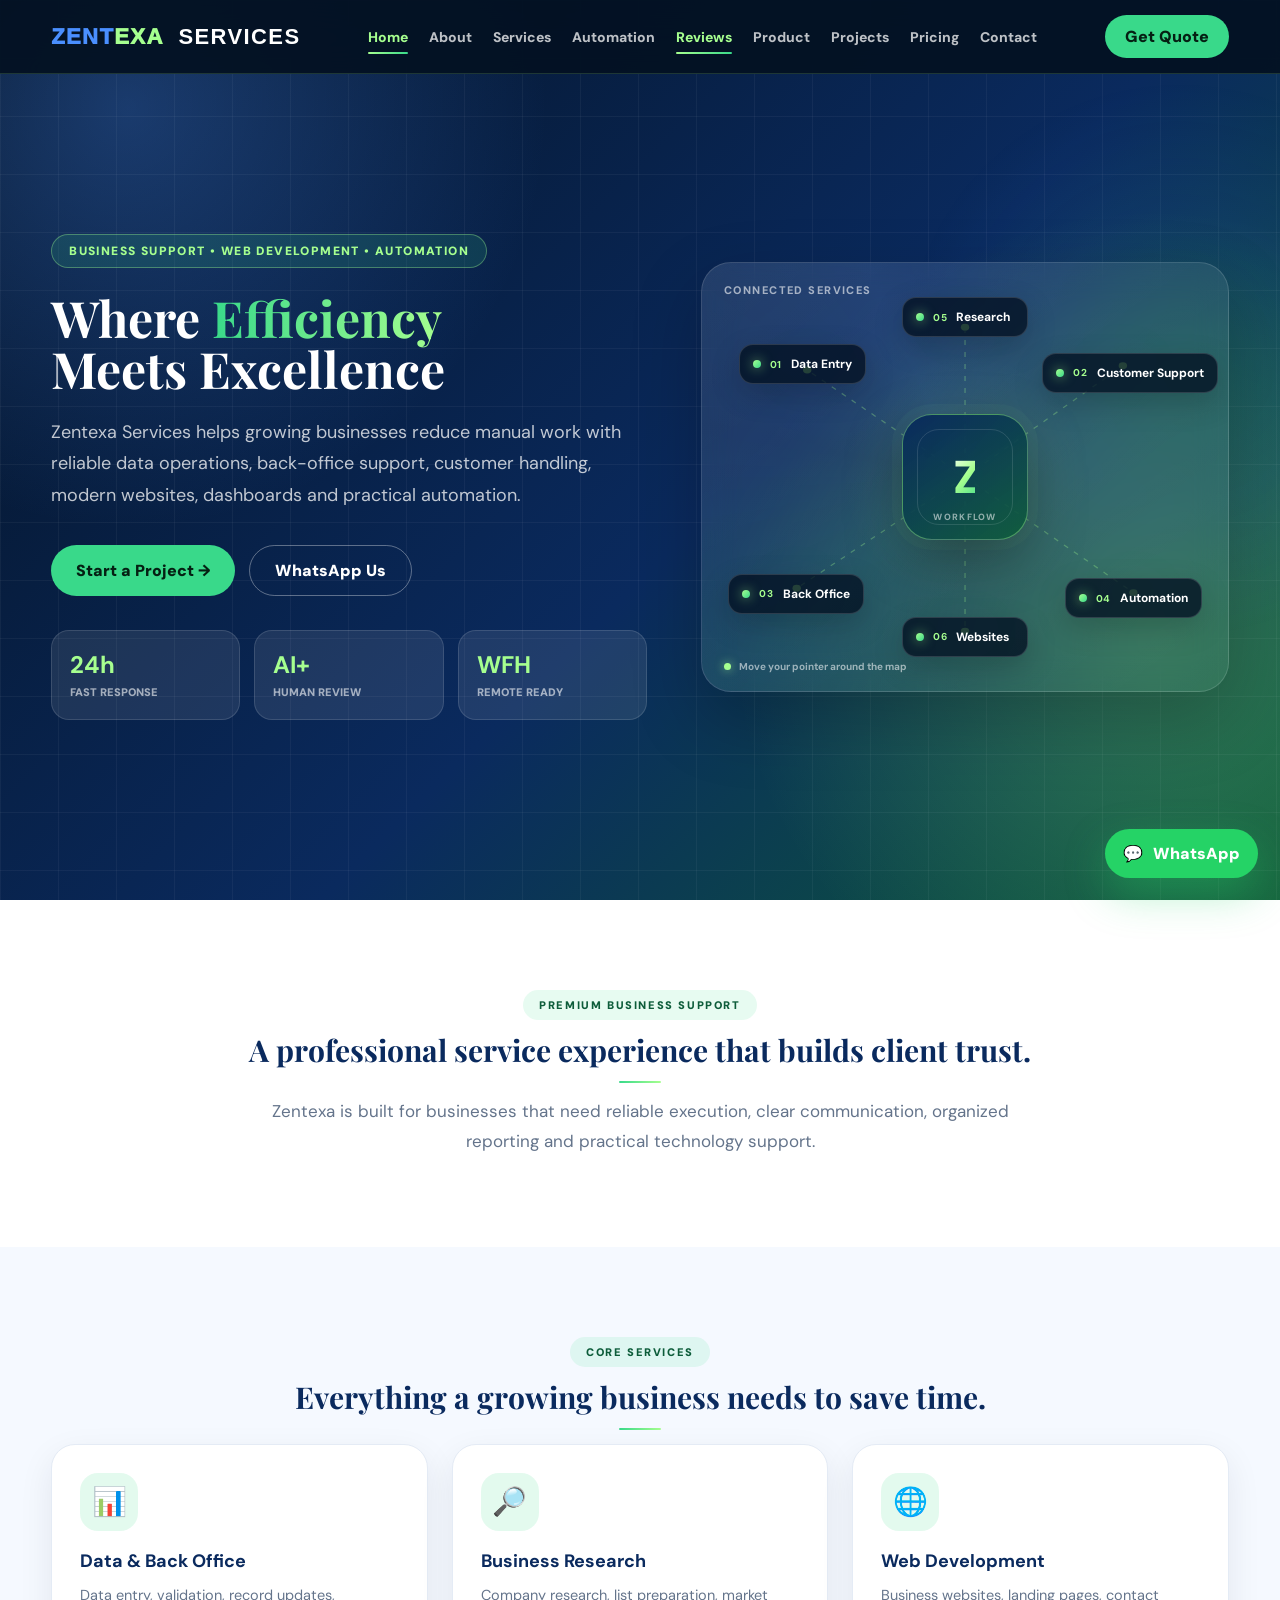
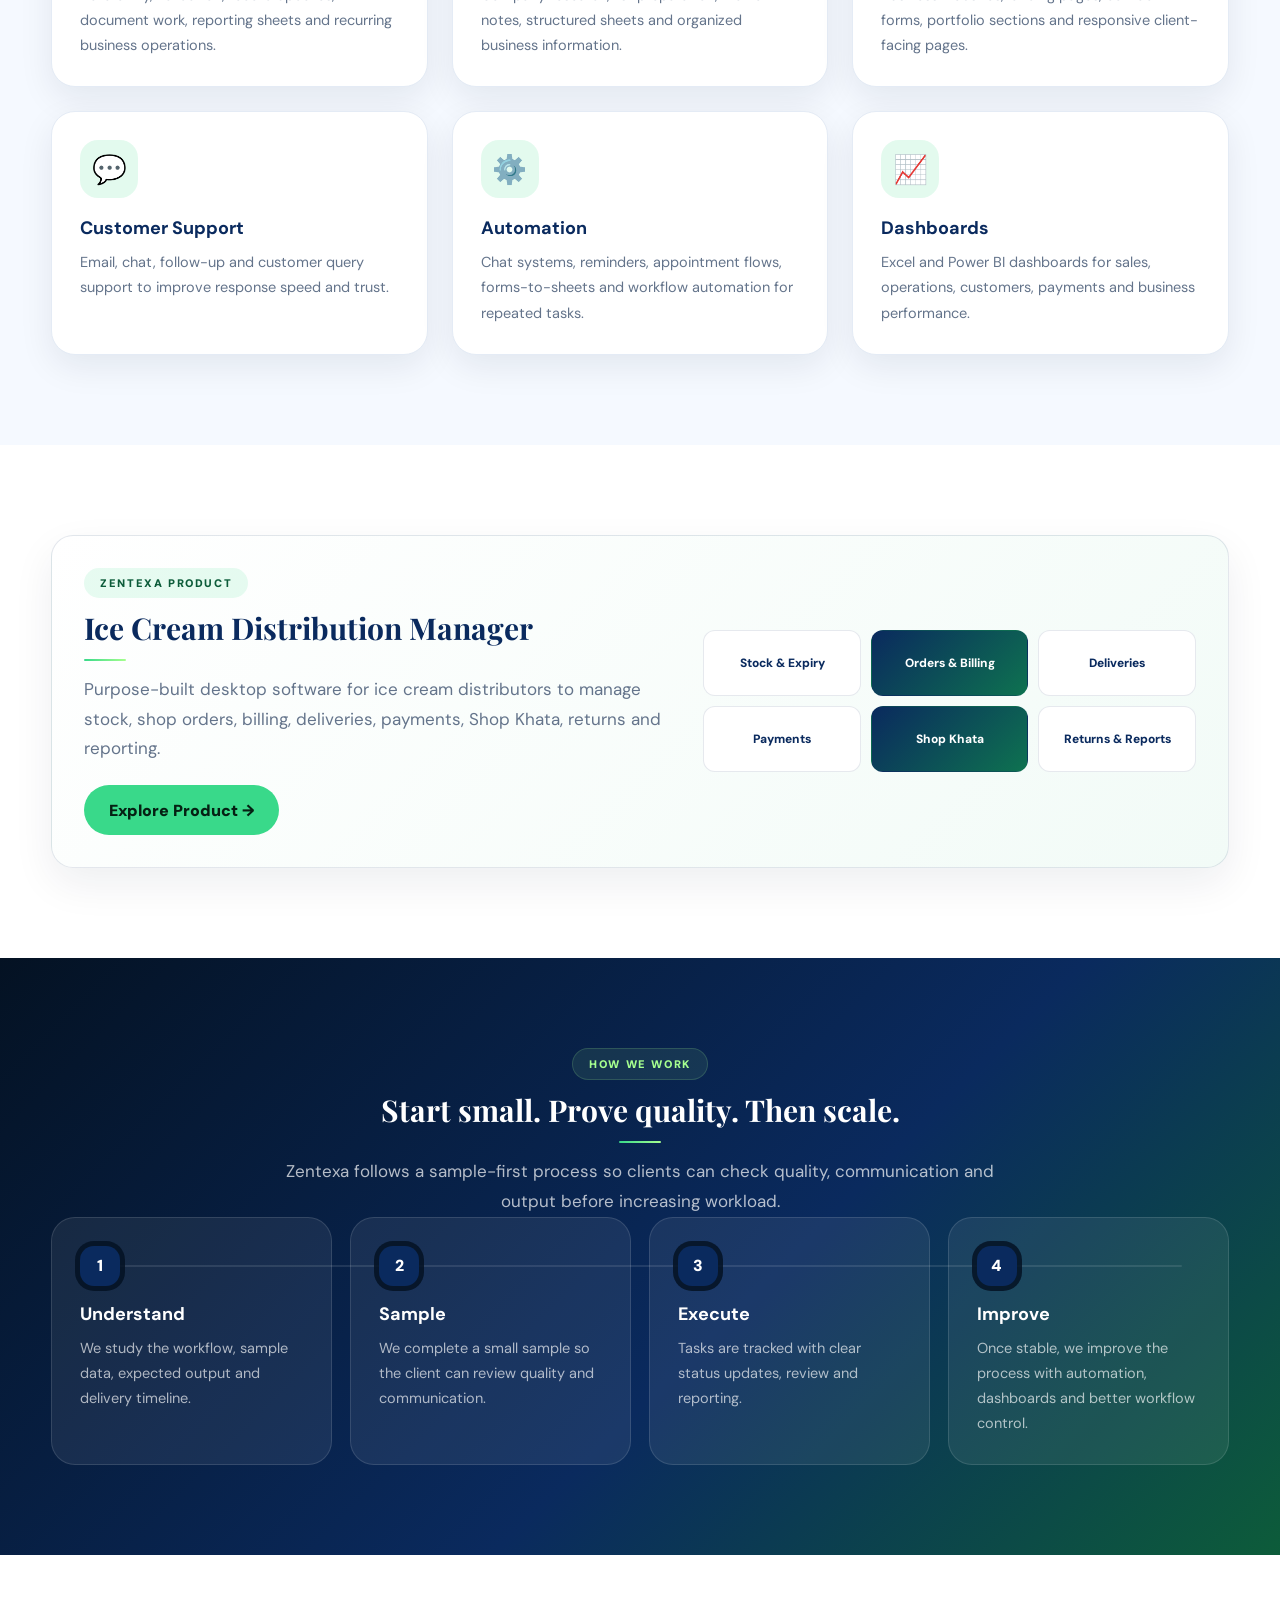
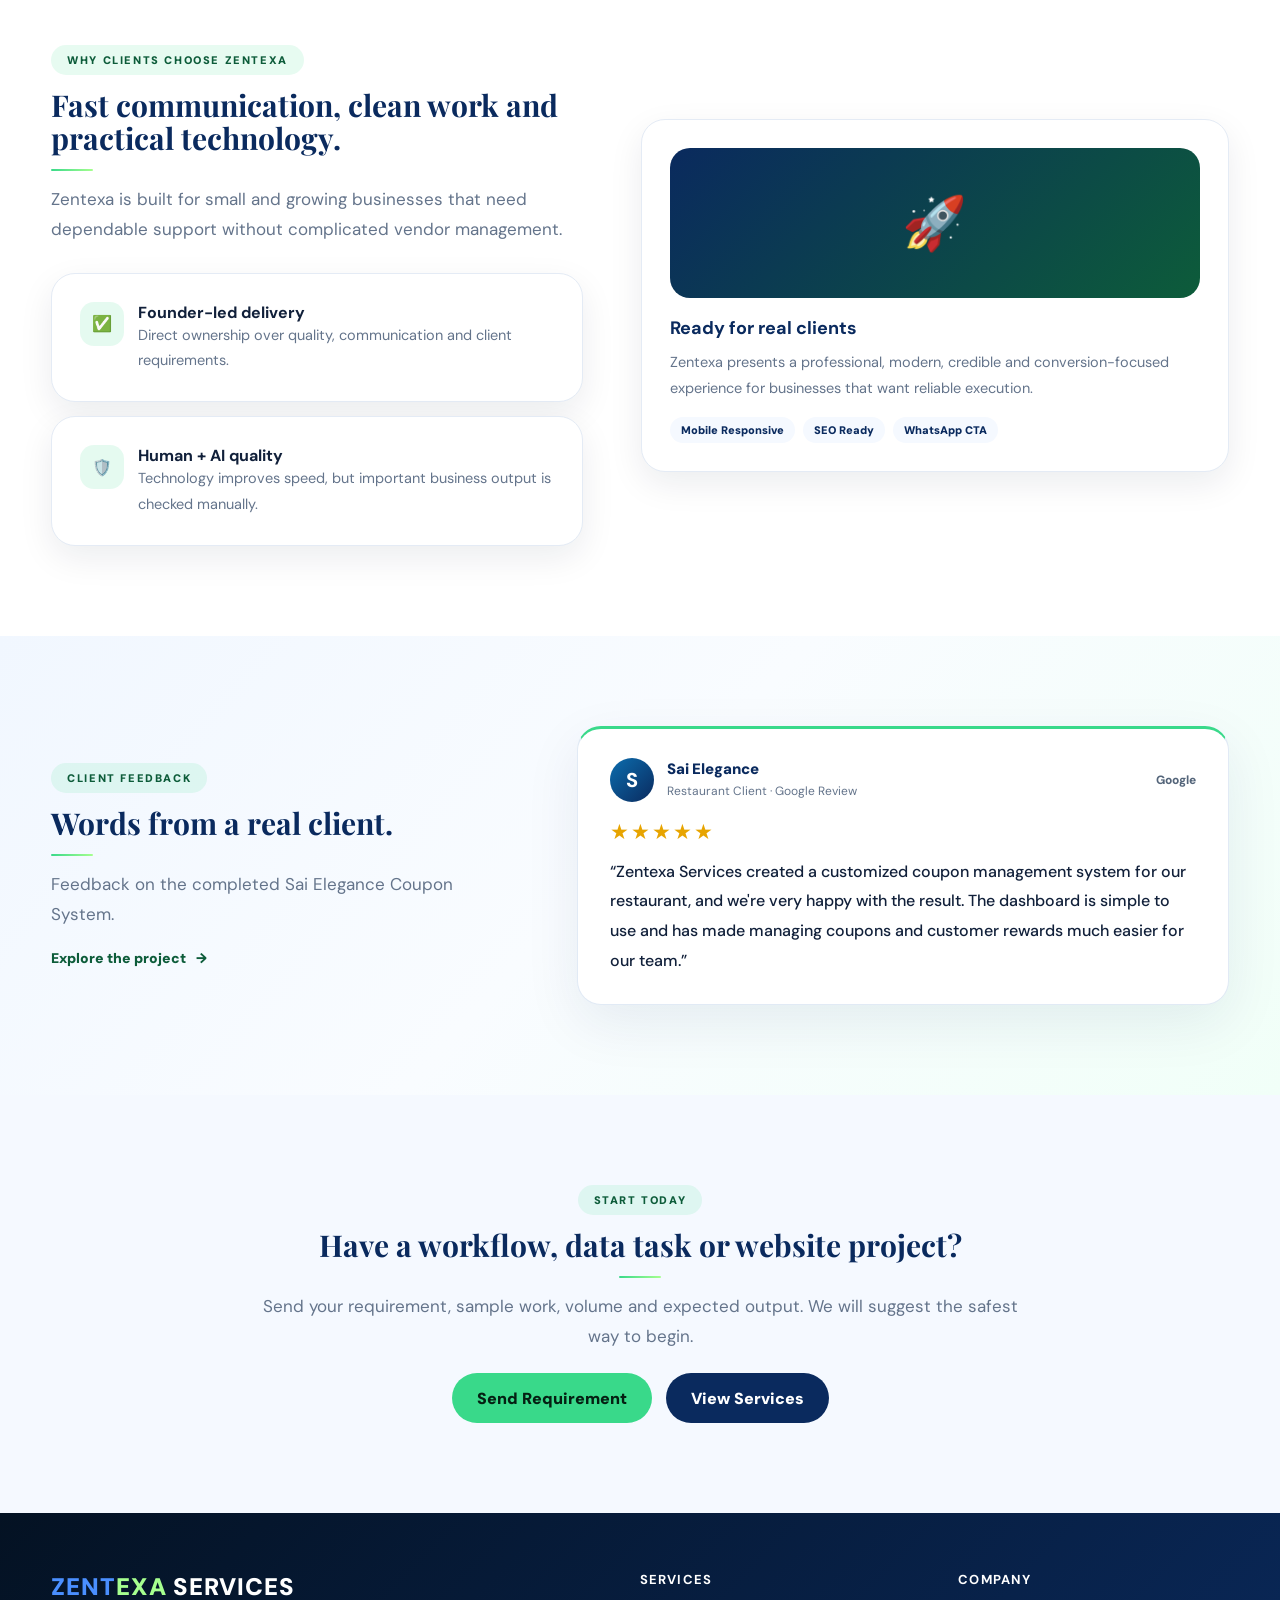
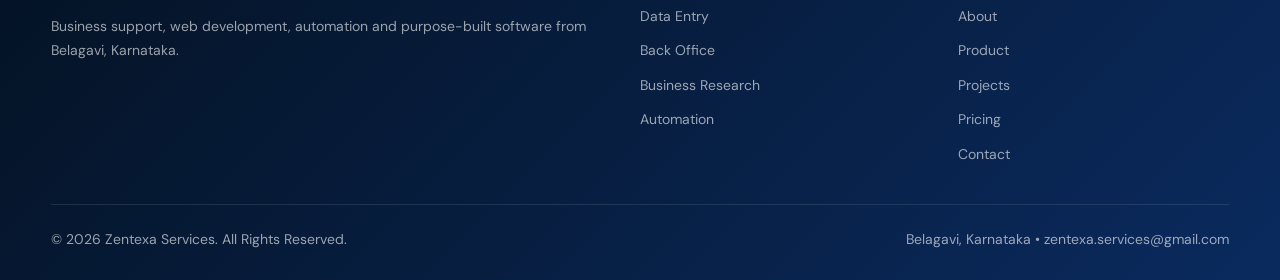
==== commit b566e5a6: "Add Reviews nav and anchor to homepage client feedback" ====
--- a/index.html
+++ b/index.html
@@ -1 +1 @@
-<!DOCTYPE html><html lang="en"><head><meta charset="UTF-8"><meta name="viewport" content="width=device-width,initial-scale=1.0"><title>Zentexa Services | Business Support, Web Development & Automation</title><meta name="description" content="Zentexa Services helps growing businesses with data entry, back-office support, customer support, business research, web development, dashboards and automation."><meta name="keywords" content="Zentexa Services, business support Belagavi, data entry, back office support, web development, automation"><meta property="og:title" content="Zentexa Services | Where Efficiency Meets Excellence"><meta property="og:description" content="Reliable business support, web development and automation services for growing businesses."><meta property="og:type" content="website"><meta property="og:url" content="https://zentexaservices.vercel.app/"><link rel="preconnect" href="https://fonts.googleapis.com"><link rel="preconnect" href="https://fonts.gstatic.com" crossorigin><link href="https://fonts.googleapis.com/css2?family=Playfair+Display:wght@700;800&family=DM+Sans:wght@400;500;600;700;800;900&display=swap" rel="stylesheet"><link rel="stylesheet" href="assets/styles.css"><link rel="stylesheet" href="assets/motion.css"><link rel="stylesheet" href="assets/product.css"></head><body class="home-page"><nav class="nav" id="siteNav"><div class="container nav-inner"><a class="brand" href="index.html"><span class="brand-text"><span class="zen">ZENT</span><span class="texa">EXA</span> <span class="svc">SERVICES</span></span></a><ul class="nav-links" id="navLinks"><li><a class="active" href="index.html">Home</a></li><li><a href="about.html">About</a></li><li><a href="our-services.html">Services</a></li><li><a href="automation.html">Automation</a></li><li><a href="product.html">Product</a></li><li><a href="portfolio.html">Projects</a></li><li><a href="pricing.html">Pricing</a></li><li><a href="get-in-touch.html">Contact</a></li></ul><a class="nav-cta" href="get-in-touch.html">Get Quote</a><button class="menu-btn" type="button" aria-controls="navLinks" aria-expanded="false" aria-label="Open menu"><span></span><span></span><span></span></button></div></nav><header class="hero"><div class="container hero-inner hero-grid"><div><div class="badge">Business Support • Web Development • Automation</div><h1>Where <span class="gradient">Efficiency</span><br>Meets Excellence</h1><p>Zentexa Services helps growing businesses reduce manual work with reliable data operations, back-office support, customer handling, modern websites, dashboards and practical automation.</p><div class="btn-row"><a class="btn btn-primary" href="get-in-touch.html">Start a Project →</a><a class="btn btn-outline" href="https://wa.me/919972497914?text=Hi%20Zentexa%20Services%2C%20I%20want%20to%20discuss%20a%20project" target="_blank" rel="noopener">WhatsApp Us</a></div><div class="stats"><div class="stat"><b>24h</b><span>Fast Response</span></div><div class="stat"><b>AI+</b><span>Human Review</span></div><div class="stat"><b>WFH</b><span>Remote Ready</span></div></div></div><div class="workflow-visual reveal" aria-label="Connected Zentexa services visual"><div class="workflow-kicker">Connected services</div><svg class="workflow-lines" viewBox="0 0 100 100" preserveAspectRatio="none" aria-hidden="true"><line x1="50" y1="50" x2="20" y2="25"></line><line x1="50" y1="50" x2="80" y2="24"></line><line x1="50" y1="50" x2="18" y2="76"></line><line x1="50" y1="50" x2="82" y2="77"></line><line x1="50" y1="50" x2="50" y2="15"></line><line x1="50" y1="50" x2="50" y2="86"></line><circle cx="20" cy="25" r=".8"></circle><circle cx="80" cy="24" r=".8"></circle><circle cx="18" cy="76" r=".8"></circle><circle cx="82" cy="77" r=".8"></circle><circle cx="50" cy="15" r=".8"></circle><circle cx="50" cy="86" r=".8"></circle></svg><div class="workflow-hub"><span class="workflow-hub-mark">Z</span><small>workflow</small></div><div class="workflow-node n1"><b>01</b><span>Data Entry</span></div><div class="workflow-node n2"><b>02</b><span>Customer Support</span></div><div class="workflow-node n3"><b>03</b><span>Back Office</span></div><div class="workflow-node n4"><b>04</b><span>Automation</span></div><div class="workflow-node n5"><b>05</b><span>Research</span></div><div class="workflow-node n6"><b>06</b><span>Websites</span></div><div class="workflow-status"><i></i><span>Move your pointer around the map</span></div></div></div></header><section class="section"><div class="container center"><span class="eyebrow">Premium Business Support</span><h2 class="title">A professional service experience that builds client trust.</h2><p class="lead">Zentexa is built for businesses that need reliable execution, clear communication, organized reporting and practical technology support.</p></div></section><section class="section soft"><div class="container"><div class="center"><span class="eyebrow">Core Services</span><h2 class="title">Everything a growing business needs to save time.</h2></div><div class="grid-3"><div class="card reveal"><div class="icon">📊</div><h3>Data & Back Office</h3><p>Data entry, validation, record updates, document work, reporting sheets and recurring business operations.</p></div><div class="card reveal"><div class="icon">🔎</div><h3>Business Research</h3><p>Company research, list preparation, market notes, structured sheets and organized business information.</p></div><div class="card reveal"><div class="icon">🌐</div><h3>Web Development</h3><p>Business websites, landing pages, contact forms, portfolio sections and responsive client-facing pages.</p></div><div class="card reveal"><div class="icon">💬</div><h3>Customer Support</h3><p>Email, chat, follow-up and customer query support to improve response speed and trust.</p></div><div class="card reveal"><div class="icon">⚙️</div><h3>Automation</h3><p>Chat systems, reminders, appointment flows, forms-to-sheets and workflow automation for repeated tasks.</p></div><div class="card reveal"><div class="icon">📈</div><h3>Dashboards</h3><p>Excel and Power BI dashboards for sales, operations, customers, payments and business performance.</p></div></div></div></section><section class="section product-preview"><div class="container"><div class="product-preview-box reveal"><div><span class="eyebrow">Zentexa Product</span><h2 class="title">Ice Cream Distribution Manager</h2><p class="lead">Purpose-built desktop software for ice cream distributors to manage stock, shop orders, billing, deliveries, payments, Shop Khata, returns and reporting.</p><br><a class="btn btn-primary" href="product.html">Explore Product →</a></div><div class="product-preview-flow" aria-label="Product modules"><span>Stock & Expiry</span><span>Orders & Billing</span><span>Deliveries</span><span>Payments</span><span>Shop Khata</span><span>Returns & Reports</span></div></div></div></section><section class="section dark-section"><div class="container"><div class="center"><span class="eyebrow">How We Work</span><h2 class="title">Start small. Prove quality. Then scale.</h2><p class="lead">Zentexa follows a sample-first process so clients can check quality, communication and output before increasing workload.</p></div><div class="grid-4"><div class="dark-card reveal"><div class="num">1</div><h3>Understand</h3><p>We study the workflow, sample data, expected output and delivery timeline.</p></div><div class="dark-card reveal"><div class="num">2</div><h3>Sample</h3><p>We complete a small sample so the client can review quality and communication.</p></div><div class="dark-card reveal"><div class="num">3</div><h3>Execute</h3><p>Tasks are tracked with clear status updates, review and reporting.</p></div><div class="dark-card reveal"><div class="num">4</div><h3>Improve</h3><p>Once stable, we improve the process with automation, dashboards and better workflow control.</p></div></div></div></section><section class="section"><div class="container split"><div><span class="eyebrow">Why Clients Choose Zentexa</span><h2 class="title">Fast communication, clean work and practical technology.</h2><p class="lead">Zentexa is built for small and growing businesses that need dependable support without complicated vendor management.</p><div class="points"><div class="point reveal"><div class="point-icon">✅</div><div><h4>Founder-led delivery</h4><p>Direct ownership over quality, communication and client requirements.</p></div></div><div class="point reveal"><div class="point-icon">🛡️</div><div><h4>Human + AI quality</h4><p>Technology improves speed, but important business output is checked manually.</p></div></div></div></div><div class="card reveal"><div class="portfolio-head">🚀</div><h3>Ready for real clients</h3><p>Zentexa presents a professional, modern, credible and conversion-focused experience for businesses that want reliable execution.</p><div class="pill-row"><span class="pill">Mobile Responsive</span><span class="pill">SEO Ready</span><span class="pill">WhatsApp CTA</span></div></div></div></section><section class="section client-review-section" aria-labelledby="client-feedback-title"><div class="container client-review-grid"><div class="client-review-intro"><span class="eyebrow">Client Feedback</span><h2 class="title" id="client-feedback-title">Words from a real client.</h2><p class="lead">Feedback on the completed Sai Elegance Coupon System.</p><a class="client-review-project-link" href="portfolio.html">Explore the project <span aria-hidden="true">→</span></a></div><div class="client-review-card client-review-card--compact reveal"><div class="client-review-top"><span class="client-review-avatar" aria-hidden="true">S</span><div class="client-review-identity"><strong>Sai Elegance</strong><span>Restaurant Client · Google Review</span></div><span class="client-review-google" aria-label="Google review">Google</span></div><div class="client-review-stars" aria-label="5 out of 5 stars">★★★★★</div><blockquote class="client-review-quote"><p>“Zentexa Services created a customized coupon management system for our restaurant, and we&#39;re very happy with the result. The dashboard is simple to use and has made managing coupons and customer rewards much easier for our team.”</p></blockquote></div></div></section><section class="section soft"><div class="container center"><span class="eyebrow">Start Today</span><h2 class="title">Have a workflow, data task or website project?</h2><p class="lead">Send your requirement, sample work, volume and expected output. We will suggest the safest way to begin.</p><br><div class="btn-row" style="justify-content:center"><a class="btn btn-primary" href="get-in-touch.html">Send Requirement</a><a class="btn btn-dark" href="our-services.html">View Services</a></div></div></section><footer class="footer"><div class="container"><div class="footer-grid"><div><div class="logo"><span class="zen">ZENT</span><span class="texa">EXA</span> SERVICES</div><p>Business support, web development, automation and purpose-built software from Belagavi, Karnataka.</p></div><div><h4>SERVICES</h4><ul><li><a href="our-services.html">Data Entry</a></li><li><a href="our-services.html">Back Office</a></li><li><a href="our-services.html">Business Research</a></li><li><a href="automation.html">Automation</a></li></ul></div><div><h4>COMPANY</h4><ul><li><a href="about.html">About</a></li><li><a href="product.html">Product</a></li><li><a href="portfolio.html">Projects</a></li><li><a href="pricing.html">Pricing</a></li><li><a href="get-in-touch.html">Contact</a></li></ul></div></div><div class="footer-bottom"><p>© 2026 Zentexa Services. All Rights Reserved.</p><p>Belagavi, Karnataka • zentexa.services@gmail.com</p></div></div></footer><a class="wa-float" href="https://wa.me/919972497914?text=Hi%20Zentexa%20Services%2C%20I%20want%20to%20discuss%20a%20project" target="_blank" rel="noopener">💬 <span class="wa-text">WhatsApp</span></a><script src="assets/script.js"></script></body></html>+<!DOCTYPE html><html lang="en"><head><meta charset="UTF-8"><meta name="viewport" content="width=device-width,initial-scale=1.0"><title>Zentexa Services | Business Support, Web Development & Automation</title><meta name="description" content="Zentexa Services helps growing businesses with data entry, back-office support, customer support, business research, web development, dashboards and automation."><meta name="keywords" content="Zentexa Services, business support Belagavi, data entry, back office support, web development, automation"><meta property="og:title" content="Zentexa Services | Where Efficiency Meets Excellence"><meta property="og:description" content="Reliable business support, web development and automation services for growing businesses."><meta property="og:type" content="website"><meta property="og:url" content="https://zentexaservices.vercel.app/"><link rel="preconnect" href="https://fonts.googleapis.com"><link rel="preconnect" href="https://fonts.gstatic.com" crossorigin><link href="https://fonts.googleapis.com/css2?family=Playfair+Display:wght@700;800&family=DM+Sans:wght@400;500;600;700;800;900&display=swap" rel="stylesheet"><link rel="stylesheet" href="assets/styles.css"><link rel="stylesheet" href="assets/motion.css"><link rel="stylesheet" href="assets/product.css"></head><body class="home-page"><nav class="nav" id="siteNav"><div class="container nav-inner"><a class="brand" href="index.html"><span class="brand-text"><span class="zen">ZENT</span><span class="texa">EXA</span> <span class="svc">SERVICES</span></span></a><ul class="nav-links" id="navLinks"><li><a class="active" href="index.html">Home</a></li><li><a href="about.html">About</a></li><li><a href="our-services.html">Services</a></li><li><a href="automation.html">Automation</a></li><li><a href="index.html#client-feedback">Reviews</a></li><li><a href="product.html">Product</a></li><li><a href="portfolio.html">Projects</a></li><li><a href="pricing.html">Pricing</a></li><li><a href="get-in-touch.html">Contact</a></li></ul><a class="nav-cta" href="get-in-touch.html">Get Quote</a><button class="menu-btn" type="button" aria-controls="navLinks" aria-expanded="false" aria-label="Open menu"><span></span><span></span><span></span></button></div></nav><header class="hero"><div class="container hero-inner hero-grid"><div><div class="badge">Business Support • Web Development • Automation</div><h1>Where <span class="gradient">Efficiency</span><br>Meets Excellence</h1><p>Zentexa Services helps growing businesses reduce manual work with reliable data operations, back-office support, customer handling, modern websites, dashboards and practical automation.</p><div class="btn-row"><a class="btn btn-primary" href="get-in-touch.html">Start a Project →</a><a class="btn btn-outline" href="https://wa.me/919972497914?text=Hi%20Zentexa%20Services%2C%20I%20want%20to%20discuss%20a%20project" target="_blank" rel="noopener">WhatsApp Us</a></div><div class="stats"><div class="stat"><b>24h</b><span>Fast Response</span></div><div class="stat"><b>AI+</b><span>Human Review</span></div><div class="stat"><b>WFH</b><span>Remote Ready</span></div></div></div><div class="workflow-visual reveal" aria-label="Connected Zentexa services visual"><div class="workflow-kicker">Connected services</div><svg class="workflow-lines" viewBox="0 0 100 100" preserveAspectRatio="none" aria-hidden="true"><line x1="50" y1="50" x2="20" y2="25"></line><line x1="50" y1="50" x2="80" y2="24"></line><line x1="50" y1="50" x2="18" y2="76"></line><line x1="50" y1="50" x2="82" y2="77"></line><line x1="50" y1="50" x2="50" y2="15"></line><line x1="50" y1="50" x2="50" y2="86"></line><circle cx="20" cy="25" r=".8"></circle><circle cx="80" cy="24" r=".8"></circle><circle cx="18" cy="76" r=".8"></circle><circle cx="82" cy="77" r=".8"></circle><circle cx="50" cy="15" r=".8"></circle><circle cx="50" cy="86" r=".8"></circle></svg><div class="workflow-hub"><span class="workflow-hub-mark">Z</span><small>workflow</small></div><div class="workflow-node n1"><b>01</b><span>Data Entry</span></div><div class="workflow-node n2"><b>02</b><span>Customer Support</span></div><div class="workflow-node n3"><b>03</b><span>Back Office</span></div><div class="workflow-node n4"><b>04</b><span>Automation</span></div><div class="workflow-node n5"><b>05</b><span>Research</span></div><div class="workflow-node n6"><b>06</b><span>Websites</span></div><div class="workflow-status"><i></i><span>Move your pointer around the map</span></div></div></div></header><section class="section"><div class="container center"><span class="eyebrow">Premium Business Support</span><h2 class="title">A professional service experience that builds client trust.</h2><p class="lead">Zentexa is built for businesses that need reliable execution, clear communication, organized reporting and practical technology support.</p></div></section><section class="section soft"><div class="container"><div class="center"><span class="eyebrow">Core Services</span><h2 class="title">Everything a growing business needs to save time.</h2></div><div class="grid-3"><div class="card reveal"><div class="icon">📊</div><h3>Data & Back Office</h3><p>Data entry, validation, record updates, document work, reporting sheets and recurring business operations.</p></div><div class="card reveal"><div class="icon">🔎</div><h3>Business Research</h3><p>Company research, list preparation, market notes, structured sheets and organized business information.</p></div><div class="card reveal"><div class="icon">🌐</div><h3>Web Development</h3><p>Business websites, landing pages, contact forms, portfolio sections and responsive client-facing pages.</p></div><div class="card reveal"><div class="icon">💬</div><h3>Customer Support</h3><p>Email, chat, follow-up and customer query support to improve response speed and trust.</p></div><div class="card reveal"><div class="icon">⚙️</div><h3>Automation</h3><p>Chat systems, reminders, appointment flows, forms-to-sheets and workflow automation for repeated tasks.</p></div><div class="card reveal"><div class="icon">📈</div><h3>Dashboards</h3><p>Excel and Power BI dashboards for sales, operations, customers, payments and business performance.</p></div></div></div></section><section class="section product-preview"><div class="container"><div class="product-preview-box reveal"><div><span class="eyebrow">Zentexa Product</span><h2 class="title">Ice Cream Distribution Manager</h2><p class="lead">Purpose-built desktop software for ice cream distributors to manage stock, shop orders, billing, deliveries, payments, Shop Khata, returns and reporting.</p><br><a class="btn btn-primary" href="product.html">Explore Product →</a></div><div class="product-preview-flow" aria-label="Product modules"><span>Stock & Expiry</span><span>Orders & Billing</span><span>Deliveries</span><span>Payments</span><span>Shop Khata</span><span>Returns & Reports</span></div></div></div></section><section class="section dark-section"><div class="container"><div class="center"><span class="eyebrow">How We Work</span><h2 class="title">Start small. Prove quality. Then scale.</h2><p class="lead">Zentexa follows a sample-first process so clients can check quality, communication and output before increasing workload.</p></div><div class="grid-4"><div class="dark-card reveal"><div class="num">1</div><h3>Understand</h3><p>We study the workflow, sample data, expected output and delivery timeline.</p></div><div class="dark-card reveal"><div class="num">2</div><h3>Sample</h3><p>We complete a small sample so the client can review quality and communication.</p></div><div class="dark-card reveal"><div class="num">3</div><h3>Execute</h3><p>Tasks are tracked with clear status updates, review and reporting.</p></div><div class="dark-card reveal"><div class="num">4</div><h3>Improve</h3><p>Once stable, we improve the process with automation, dashboards and better workflow control.</p></div></div></div></section><section class="section"><div class="container split"><div><span class="eyebrow">Why Clients Choose Zentexa</span><h2 class="title">Fast communication, clean work and practical technology.</h2><p class="lead">Zentexa is built for small and growing businesses that need dependable support without complicated vendor management.</p><div class="points"><div class="point reveal"><div class="point-icon">✅</div><div><h4>Founder-led delivery</h4><p>Direct ownership over quality, communication and client requirements.</p></div></div><div class="point reveal"><div class="point-icon">🛡️</div><div><h4>Human + AI quality</h4><p>Technology improves speed, but important business output is checked manually.</p></div></div></div></div><div class="card reveal"><div class="portfolio-head">🚀</div><h3>Ready for real clients</h3><p>Zentexa presents a professional, modern, credible and conversion-focused experience for businesses that want reliable execution.</p><div class="pill-row"><span class="pill">Mobile Responsive</span><span class="pill">SEO Ready</span><span class="pill">WhatsApp CTA</span></div></div></div></section><section class="section client-review-section" id="client-feedback" aria-labelledby="client-feedback-title"><div class="container client-review-grid"><div class="client-review-intro"><span class="eyebrow">Client Feedback</span><h2 class="title" id="client-feedback-title">Words from a real client.</h2><p class="lead">Feedback on the completed Sai Elegance Coupon System.</p><a class="client-review-project-link" href="portfolio.html">Explore the project <span aria-hidden="true">→</span></a></div><div class="client-review-card client-review-card--compact reveal"><div class="client-review-top"><span class="client-review-avatar" aria-hidden="true">S</span><div class="client-review-identity"><strong>Sai Elegance</strong><span>Restaurant Client · Google Review</span></div><span class="client-review-google" aria-label="Google review">Google</span></div><div class="client-review-stars" aria-label="5 out of 5 stars">★★★★★</div><blockquote class="client-review-quote"><p>“Zentexa Services created a customized coupon management system for our restaurant, and we&#39;re very happy with the result. The dashboard is simple to use and has made managing coupons and customer rewards much easier for our team.”</p></blockquote></div></div></section><section class="section soft"><div class="container center"><span class="eyebrow">Start Today</span><h2 class="title">Have a workflow, data task or website project?</h2><p class="lead">Send your requirement, sample work, volume and expected output. We will suggest the safest way to begin.</p><br><div class="btn-row" style="justify-content:center"><a class="btn btn-primary" href="get-in-touch.html">Send Requirement</a><a class="btn btn-dark" href="our-services.html">View Services</a></div></div></section><footer class="footer"><div class="container"><div class="footer-grid"><div><div class="logo"><span class="zen">ZENT</span><span class="texa">EXA</span> SERVICES</div><p>Business support, web development, automation and purpose-built software from Belagavi, Karnataka.</p></div><div><h4>SERVICES</h4><ul><li><a href="our-services.html">Data Entry</a></li><li><a href="our-services.html">Back Office</a></li><li><a href="our-services.html">Business Research</a></li><li><a href="automation.html">Automation</a></li></ul></div><div><h4>COMPANY</h4><ul><li><a href="about.html">About</a></li><li><a href="product.html">Product</a></li><li><a href="portfolio.html">Projects</a></li><li><a href="pricing.html">Pricing</a></li><li><a href="get-in-touch.html">Contact</a></li></ul></div></div><div class="footer-bottom"><p>© 2026 Zentexa Services. All Rights Reserved.</p><p>Belagavi, Karnataka • zentexa.services@gmail.com</p></div></div></footer><a class="wa-float" href="https://wa.me/919972497914?text=Hi%20Zentexa%20Services%2C%20I%20want%20to%20discuss%20a%20project" target="_blank" rel="noopener">💬 <span class="wa-text">WhatsApp</span></a><script src="assets/script.js"></script></body></html>
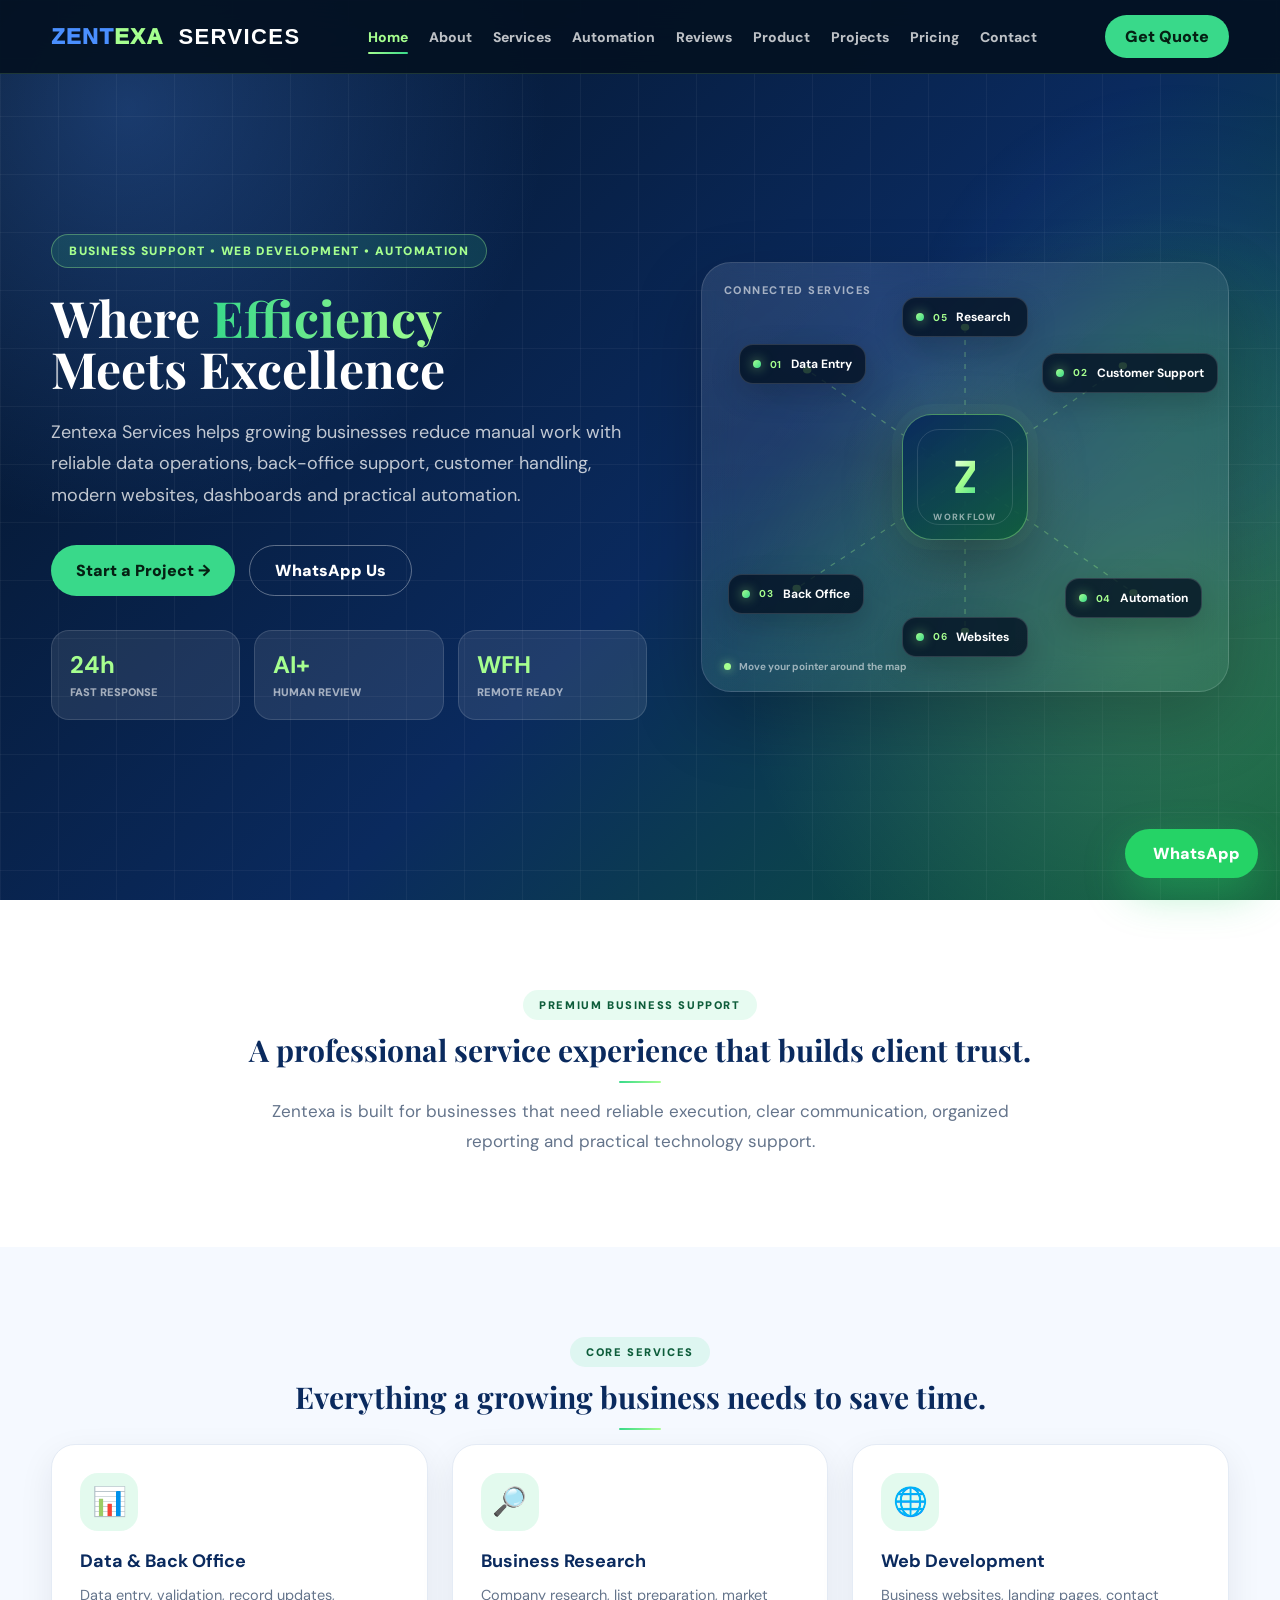
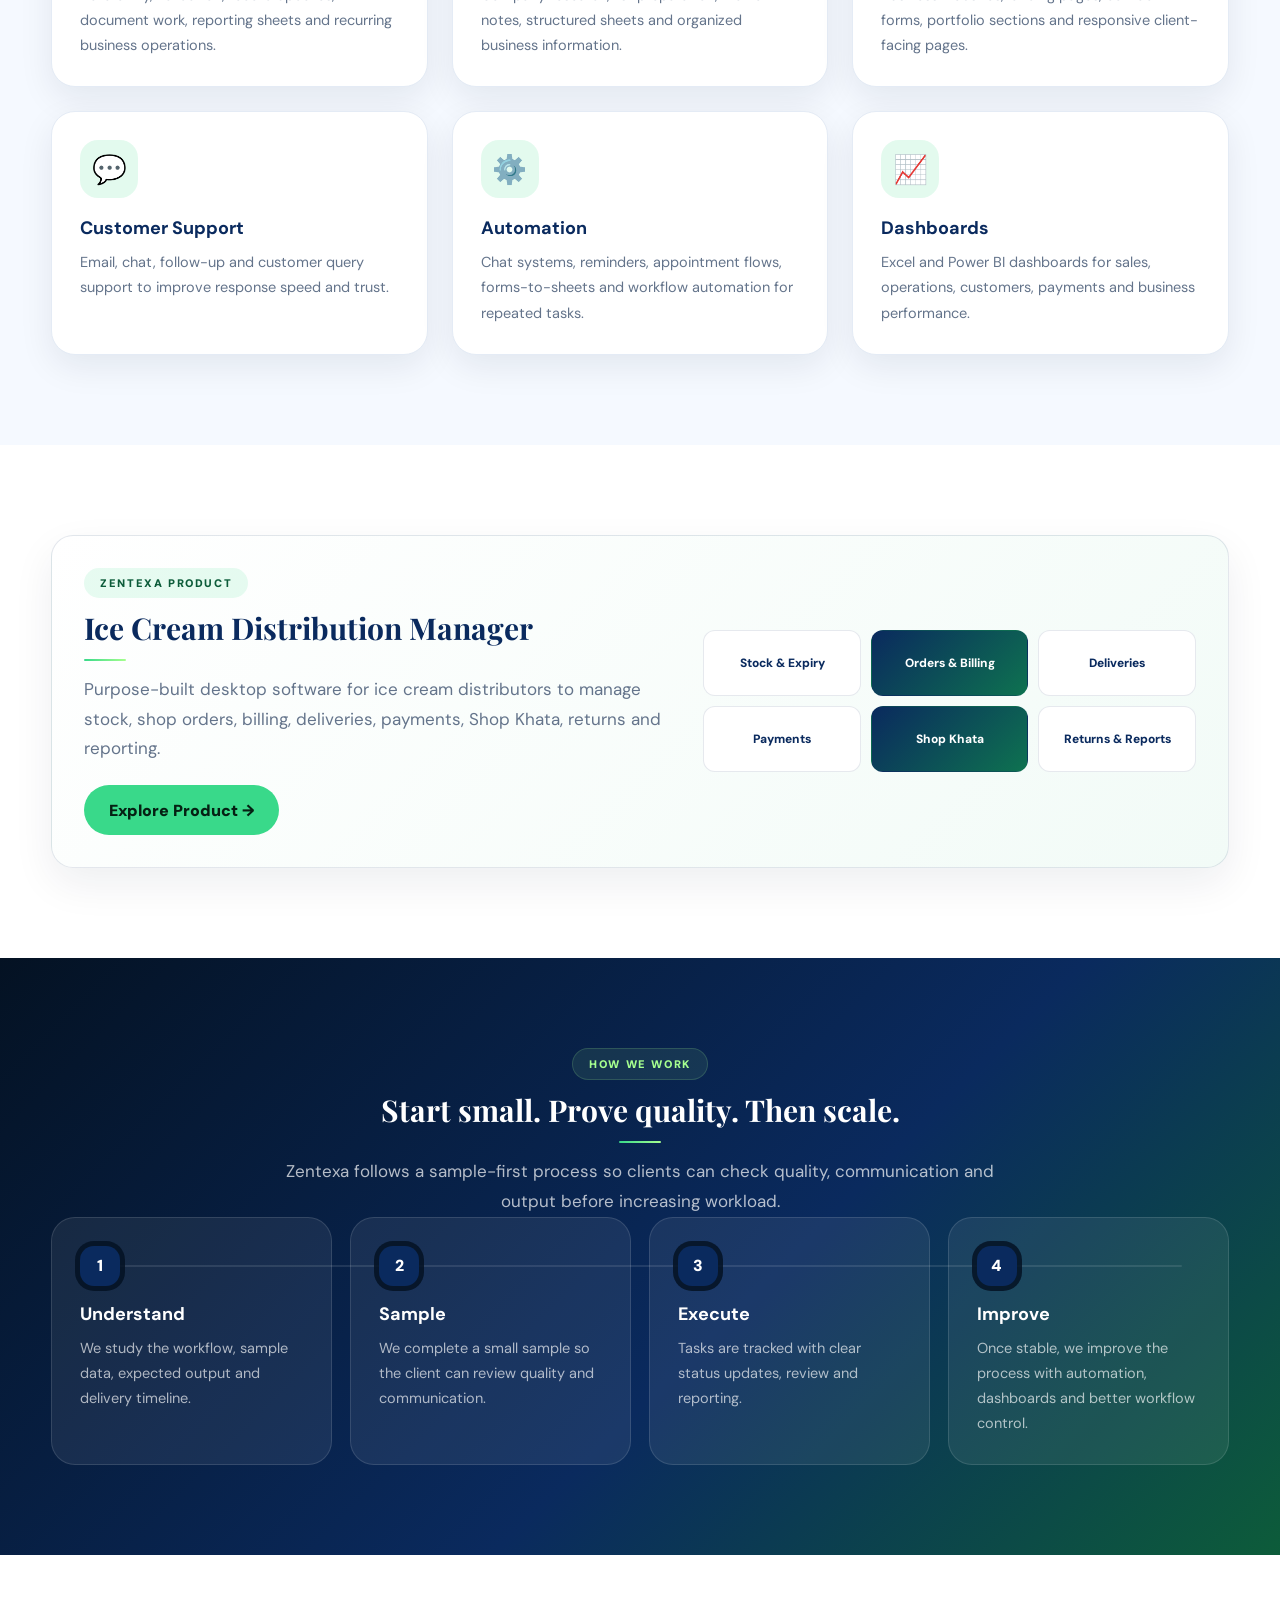
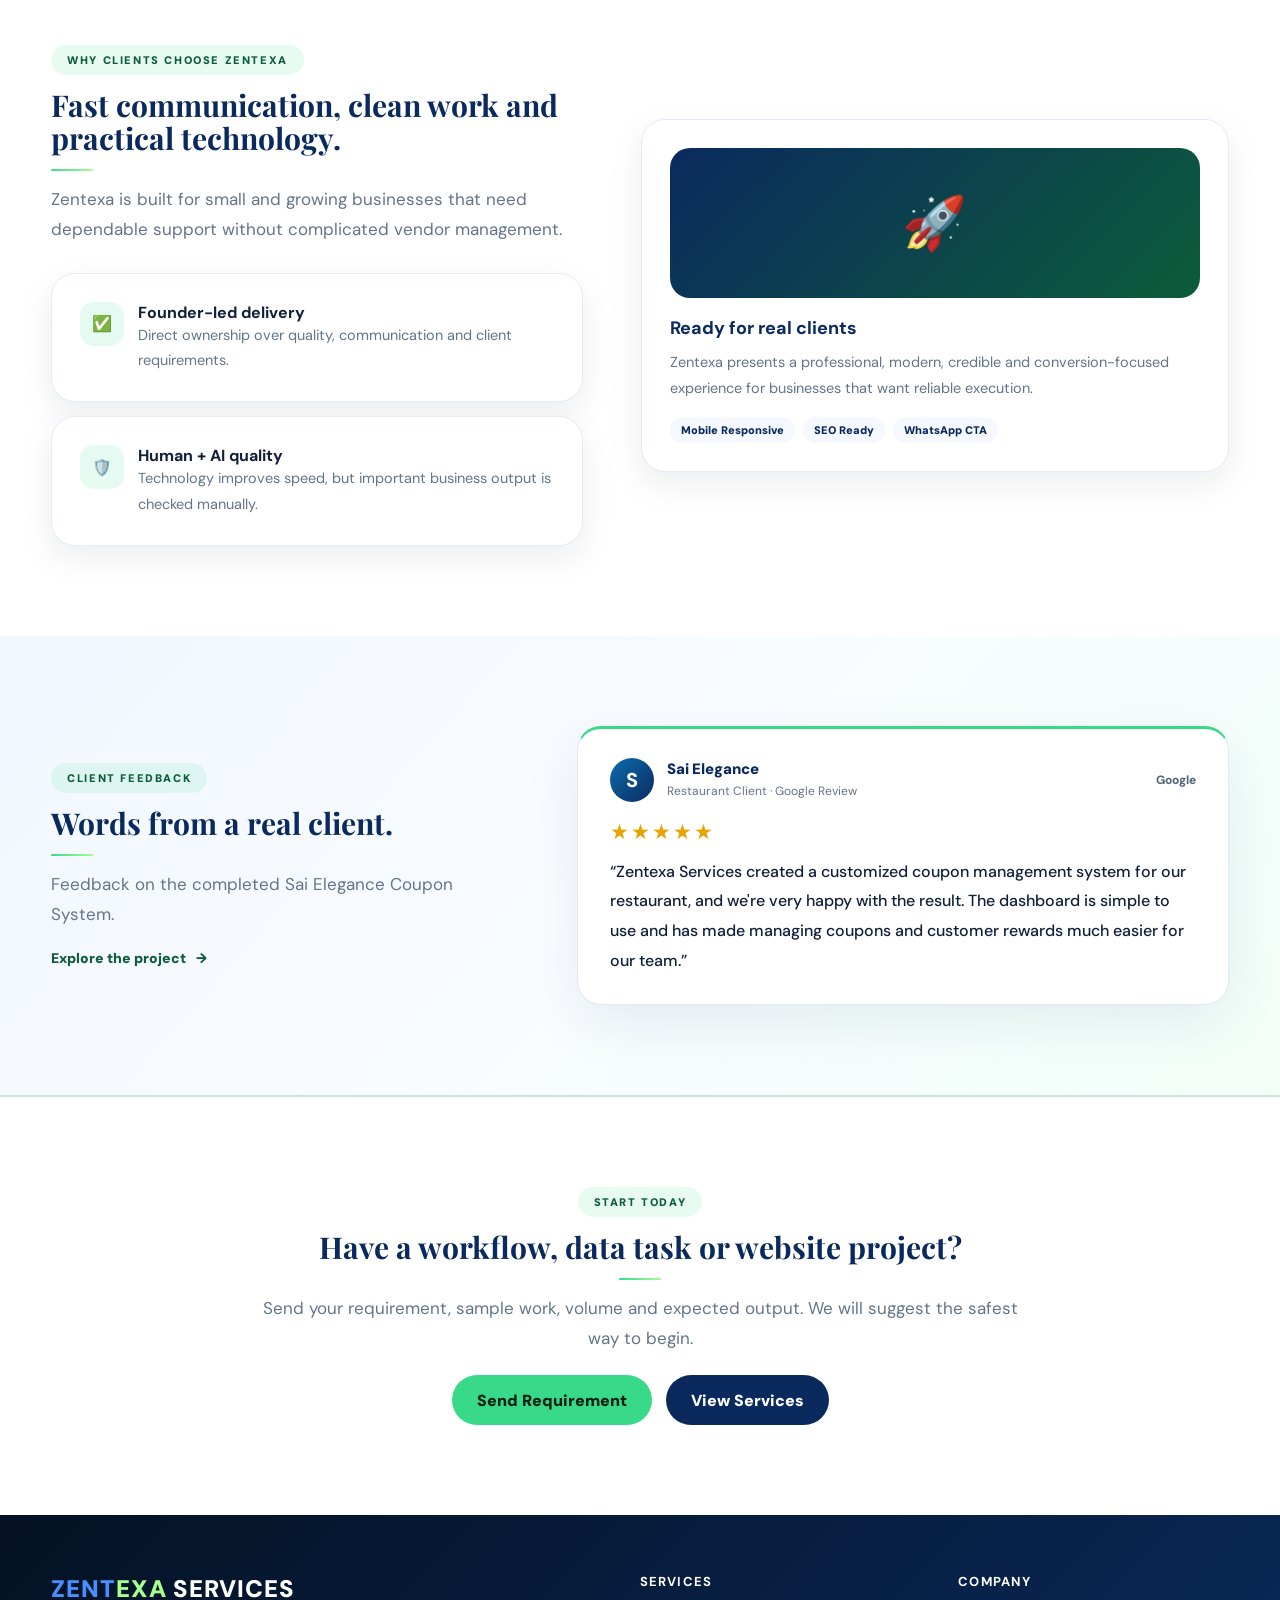
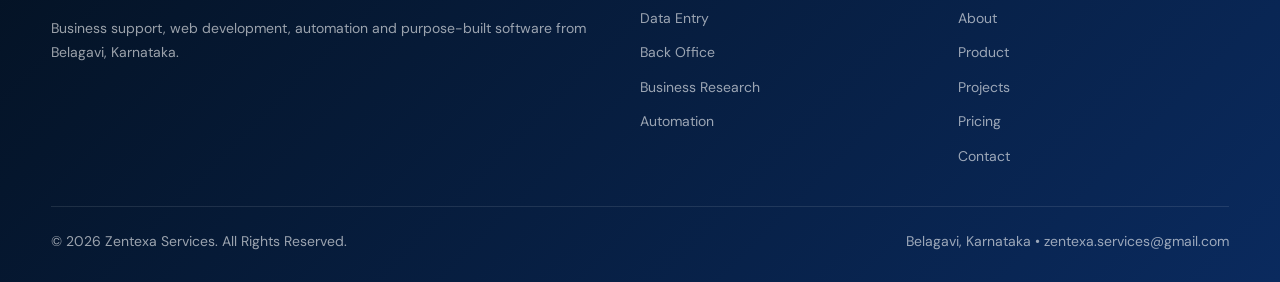
==== commit 9c542166: "Use official WhatsApp icon in floating contact button" ====
--- a/index.html
+++ b/index.html
@@ -1 +1 @@
-<!DOCTYPE html><html lang="en"><head><meta charset="UTF-8"><meta name="viewport" content="width=device-width,initial-scale=1.0"><title>Zentexa Services | Business Support, Web Development & Automation</title><meta name="description" content="Zentexa Services helps growing businesses with data entry, back-office support, customer support, business research, web development, dashboards and automation."><meta name="keywords" content="Zentexa Services, business support Belagavi, data entry, back office support, web development, automation"><meta property="og:title" content="Zentexa Services | Where Efficiency Meets Excellence"><meta property="og:description" content="Reliable business support, web development and automation services for growing businesses."><meta property="og:type" content="website"><meta property="og:url" content="https://zentexaservices.vercel.app/"><link rel="preconnect" href="https://fonts.googleapis.com"><link rel="preconnect" href="https://fonts.gstatic.com" crossorigin><link href="https://fonts.googleapis.com/css2?family=Playfair+Display:wght@700;800&family=DM+Sans:wght@400;500;600;700;800;900&display=swap" rel="stylesheet"><link rel="stylesheet" href="assets/styles.css"><link rel="stylesheet" href="assets/motion.css"><link rel="stylesheet" href="assets/product.css"></head><body class="home-page"><nav class="nav" id="siteNav"><div class="container nav-inner"><a class="brand" href="index.html"><span class="brand-text"><span class="zen">ZENT</span><span class="texa">EXA</span> <span class="svc">SERVICES</span></span></a><ul class="nav-links" id="navLinks"><li><a class="active" href="index.html">Home</a></li><li><a href="about.html">About</a></li><li><a href="our-services.html">Services</a></li><li><a href="automation.html">Automation</a></li><li><a href="index.html#client-feedback">Reviews</a></li><li><a href="product.html">Product</a></li><li><a href="portfolio.html">Projects</a></li><li><a href="pricing.html">Pricing</a></li><li><a href="get-in-touch.html">Contact</a></li></ul><a class="nav-cta" href="get-in-touch.html">Get Quote</a><button class="menu-btn" type="button" aria-controls="navLinks" aria-expanded="false" aria-label="Open menu"><span></span><span></span><span></span></button></div></nav><header class="hero"><div class="container hero-inner hero-grid"><div><div class="badge">Business Support • Web Development • Automation</div><h1>Where <span class="gradient">Efficiency</span><br>Meets Excellence</h1><p>Zentexa Services helps growing businesses reduce manual work with reliable data operations, back-office support, customer handling, modern websites, dashboards and practical automation.</p><div class="btn-row"><a class="btn btn-primary" href="get-in-touch.html">Start a Project →</a><a class="btn btn-outline" href="https://wa.me/919972497914?text=Hi%20Zentexa%20Services%2C%20I%20want%20to%20discuss%20a%20project" target="_blank" rel="noopener">WhatsApp Us</a></div><div class="stats"><div class="stat"><b>24h</b><span>Fast Response</span></div><div class="stat"><b>AI+</b><span>Human Review</span></div><div class="stat"><b>WFH</b><span>Remote Ready</span></div></div></div><div class="workflow-visual reveal" aria-label="Connected Zentexa services visual"><div class="workflow-kicker">Connected services</div><svg class="workflow-lines" viewBox="0 0 100 100" preserveAspectRatio="none" aria-hidden="true"><line x1="50" y1="50" x2="20" y2="25"></line><line x1="50" y1="50" x2="80" y2="24"></line><line x1="50" y1="50" x2="18" y2="76"></line><line x1="50" y1="50" x2="82" y2="77"></line><line x1="50" y1="50" x2="50" y2="15"></line><line x1="50" y1="50" x2="50" y2="86"></line><circle cx="20" cy="25" r=".8"></circle><circle cx="80" cy="24" r=".8"></circle><circle cx="18" cy="76" r=".8"></circle><circle cx="82" cy="77" r=".8"></circle><circle cx="50" cy="15" r=".8"></circle><circle cx="50" cy="86" r=".8"></circle></svg><div class="workflow-hub"><span class="workflow-hub-mark">Z</span><small>workflow</small></div><div class="workflow-node n1"><b>01</b><span>Data Entry</span></div><div class="workflow-node n2"><b>02</b><span>Customer Support</span></div><div class="workflow-node n3"><b>03</b><span>Back Office</span></div><div class="workflow-node n4"><b>04</b><span>Automation</span></div><div class="workflow-node n5"><b>05</b><span>Research</span></div><div class="workflow-node n6"><b>06</b><span>Websites</span></div><div class="workflow-status"><i></i><span>Move your pointer around the map</span></div></div></div></header><section class="section"><div class="container center"><span class="eyebrow">Premium Business Support</span><h2 class="title">A professional service experience that builds client trust.</h2><p class="lead">Zentexa is built for businesses that need reliable execution, clear communication, organized reporting and practical technology support.</p></div></section><section class="section soft"><div class="container"><div class="center"><span class="eyebrow">Core Services</span><h2 class="title">Everything a growing business needs to save time.</h2></div><div class="grid-3"><div class="card reveal"><div class="icon">📊</div><h3>Data & Back Office</h3><p>Data entry, validation, record updates, document work, reporting sheets and recurring business operations.</p></div><div class="card reveal"><div class="icon">🔎</div><h3>Business Research</h3><p>Company research, list preparation, market notes, structured sheets and organized business information.</p></div><div class="card reveal"><div class="icon">🌐</div><h3>Web Development</h3><p>Business websites, landing pages, contact forms, portfolio sections and responsive client-facing pages.</p></div><div class="card reveal"><div class="icon">💬</div><h3>Customer Support</h3><p>Email, chat, follow-up and customer query support to improve response speed and trust.</p></div><div class="card reveal"><div class="icon">⚙️</div><h3>Automation</h3><p>Chat systems, reminders, appointment flows, forms-to-sheets and workflow automation for repeated tasks.</p></div><div class="card reveal"><div class="icon">📈</div><h3>Dashboards</h3><p>Excel and Power BI dashboards for sales, operations, customers, payments and business performance.</p></div></div></div></section><section class="section product-preview"><div class="container"><div class="product-preview-box reveal"><div><span class="eyebrow">Zentexa Product</span><h2 class="title">Ice Cream Distribution Manager</h2><p class="lead">Purpose-built desktop software for ice cream distributors to manage stock, shop orders, billing, deliveries, payments, Shop Khata, returns and reporting.</p><br><a class="btn btn-primary" href="product.html">Explore Product →</a></div><div class="product-preview-flow" aria-label="Product modules"><span>Stock & Expiry</span><span>Orders & Billing</span><span>Deliveries</span><span>Payments</span><span>Shop Khata</span><span>Returns & Reports</span></div></div></div></section><section class="section dark-section"><div class="container"><div class="center"><span class="eyebrow">How We Work</span><h2 class="title">Start small. Prove quality. Then scale.</h2><p class="lead">Zentexa follows a sample-first process so clients can check quality, communication and output before increasing workload.</p></div><div class="grid-4"><div class="dark-card reveal"><div class="num">1</div><h3>Understand</h3><p>We study the workflow, sample data, expected output and delivery timeline.</p></div><div class="dark-card reveal"><div class="num">2</div><h3>Sample</h3><p>We complete a small sample so the client can review quality and communication.</p></div><div class="dark-card reveal"><div class="num">3</div><h3>Execute</h3><p>Tasks are tracked with clear status updates, review and reporting.</p></div><div class="dark-card reveal"><div class="num">4</div><h3>Improve</h3><p>Once stable, we improve the process with automation, dashboards and better workflow control.</p></div></div></div></section><section class="section"><div class="container split"><div><span class="eyebrow">Why Clients Choose Zentexa</span><h2 class="title">Fast communication, clean work and practical technology.</h2><p class="lead">Zentexa is built for small and growing businesses that need dependable support without complicated vendor management.</p><div class="points"><div class="point reveal"><div class="point-icon">✅</div><div><h4>Founder-led delivery</h4><p>Direct ownership over quality, communication and client requirements.</p></div></div><div class="point reveal"><div class="point-icon">🛡️</div><div><h4>Human + AI quality</h4><p>Technology improves speed, but important business output is checked manually.</p></div></div></div></div><div class="card reveal"><div class="portfolio-head">🚀</div><h3>Ready for real clients</h3><p>Zentexa presents a professional, modern, credible and conversion-focused experience for businesses that want reliable execution.</p><div class="pill-row"><span class="pill">Mobile Responsive</span><span class="pill">SEO Ready</span><span class="pill">WhatsApp CTA</span></div></div></div></section><section class="section client-review-section" id="client-feedback" aria-labelledby="client-feedback-title"><div class="container client-review-grid"><div class="client-review-intro"><span class="eyebrow">Client Feedback</span><h2 class="title" id="client-feedback-title">Words from a real client.</h2><p class="lead">Feedback on the completed Sai Elegance Coupon System.</p><a class="client-review-project-link" href="portfolio.html">Explore the project <span aria-hidden="true">→</span></a></div><div class="client-review-card client-review-card--compact reveal"><div class="client-review-top"><span class="client-review-avatar" aria-hidden="true">S</span><div class="client-review-identity"><strong>Sai Elegance</strong><span>Restaurant Client · Google Review</span></div><span class="client-review-google" aria-label="Google review">Google</span></div><div class="client-review-stars" aria-label="5 out of 5 stars">★★★★★</div><blockquote class="client-review-quote"><p>“Zentexa Services created a customized coupon management system for our restaurant, and we&#39;re very happy with the result. The dashboard is simple to use and has made managing coupons and customer rewards much easier for our team.”</p></blockquote></div></div></section><section class="section soft"><div class="container center"><span class="eyebrow">Start Today</span><h2 class="title">Have a workflow, data task or website project?</h2><p class="lead">Send your requirement, sample work, volume and expected output. We will suggest the safest way to begin.</p><br><div class="btn-row" style="justify-content:center"><a class="btn btn-primary" href="get-in-touch.html">Send Requirement</a><a class="btn btn-dark" href="our-services.html">View Services</a></div></div></section><footer class="footer"><div class="container"><div class="footer-grid"><div><div class="logo"><span class="zen">ZENT</span><span class="texa">EXA</span> SERVICES</div><p>Business support, web development, automation and purpose-built software from Belagavi, Karnataka.</p></div><div><h4>SERVICES</h4><ul><li><a href="our-services.html">Data Entry</a></li><li><a href="our-services.html">Back Office</a></li><li><a href="our-services.html">Business Research</a></li><li><a href="automation.html">Automation</a></li></ul></div><div><h4>COMPANY</h4><ul><li><a href="about.html">About</a></li><li><a href="product.html">Product</a></li><li><a href="portfolio.html">Projects</a></li><li><a href="pricing.html">Pricing</a></li><li><a href="get-in-touch.html">Contact</a></li></ul></div></div><div class="footer-bottom"><p>© 2026 Zentexa Services. All Rights Reserved.</p><p>Belagavi, Karnataka • zentexa.services@gmail.com</p></div></div></footer><a class="wa-float" href="https://wa.me/919972497914?text=Hi%20Zentexa%20Services%2C%20I%20want%20to%20discuss%20a%20project" target="_blank" rel="noopener">💬 <span class="wa-text">WhatsApp</span></a><script src="assets/script.js"></script></body></html>+<!DOCTYPE html><html lang="en"><head><meta charset="UTF-8"><meta name="viewport" content="width=device-width,initial-scale=1.0"><title>Zentexa Services | Business Support, Web Development & Automation</title><meta name="description" content="Zentexa Services helps growing businesses with data entry, back-office support, customer support, business research, web development, dashboards and automation."><meta name="keywords" content="Zentexa Services, business support Belagavi, data entry, back office support, web development, automation"><meta property="og:title" content="Zentexa Services | Where Efficiency Meets Excellence"><meta property="og:description" content="Reliable business support, web development and automation services for growing businesses."><meta property="og:type" content="website"><meta property="og:url" content="https://zentexaservices.vercel.app/"><link rel="preconnect" href="https://fonts.googleapis.com"><link rel="preconnect" href="https://fonts.gstatic.com" crossorigin><link href="https://fonts.googleapis.com/css2?family=Playfair+Display:wght@700;800&family=DM+Sans:wght@400;500;600;700;800;900&display=swap" rel="stylesheet"><link rel="stylesheet" href="assets/styles.css"><link rel="stylesheet" href="assets/motion.css"><link rel="stylesheet" href="assets/product.css"></head><body class="home-page"><nav class="nav" id="siteNav"><div class="container nav-inner"><a class="brand" href="index.html"><span class="brand-text"><span class="zen">ZENT</span><span class="texa">EXA</span> <span class="svc">SERVICES</span></span></a><ul class="nav-links" id="navLinks"><li><a class="active" href="index.html">Home</a></li><li><a href="about.html">About</a></li><li><a href="our-services.html">Services</a></li><li><a href="automation.html">Automation</a></li><li><a href="index.html#client-feedback">Reviews</a></li><li><a href="product.html">Product</a></li><li><a href="portfolio.html">Projects</a></li><li><a href="pricing.html">Pricing</a></li><li><a href="get-in-touch.html">Contact</a></li></ul><a class="nav-cta" href="get-in-touch.html">Get Quote</a><button class="menu-btn" type="button" aria-controls="navLinks" aria-expanded="false" aria-label="Open menu"><span></span><span></span><span></span></button></div></nav><header class="hero"><div class="container hero-inner hero-grid"><div><div class="badge">Business Support • Web Development • Automation</div><h1>Where <span class="gradient">Efficiency</span><br>Meets Excellence</h1><p>Zentexa Services helps growing businesses reduce manual work with reliable data operations, back-office support, customer handling, modern websites, dashboards and practical automation.</p><div class="btn-row"><a class="btn btn-primary" href="get-in-touch.html">Start a Project →</a><a class="btn btn-outline" href="https://wa.me/919972497914?text=Hi%20Zentexa%20Services%2C%20I%20want%20to%20discuss%20a%20project" target="_blank" rel="noopener">WhatsApp Us</a></div><div class="stats"><div class="stat"><b>24h</b><span>Fast Response</span></div><div class="stat"><b>AI+</b><span>Human Review</span></div><div class="stat"><b>WFH</b><span>Remote Ready</span></div></div></div><div class="workflow-visual reveal" aria-label="Connected Zentexa services visual"><div class="workflow-kicker">Connected services</div><svg class="workflow-lines" viewBox="0 0 100 100" preserveAspectRatio="none" aria-hidden="true"><line x1="50" y1="50" x2="20" y2="25"></line><line x1="50" y1="50" x2="80" y2="24"></line><line x1="50" y1="50" x2="18" y2="76"></line><line x1="50" y1="50" x2="82" y2="77"></line><line x1="50" y1="50" x2="50" y2="15"></line><line x1="50" y1="50" x2="50" y2="86"></line><circle cx="20" cy="25" r=".8"></circle><circle cx="80" cy="24" r=".8"></circle><circle cx="18" cy="76" r=".8"></circle><circle cx="82" cy="77" r=".8"></circle><circle cx="50" cy="15" r=".8"></circle><circle cx="50" cy="86" r=".8"></circle></svg><div class="workflow-hub"><span class="workflow-hub-mark">Z</span><small>workflow</small></div><div class="workflow-node n1"><b>01</b><span>Data Entry</span></div><div class="workflow-node n2"><b>02</b><span>Customer Support</span></div><div class="workflow-node n3"><b>03</b><span>Back Office</span></div><div class="workflow-node n4"><b>04</b><span>Automation</span></div><div class="workflow-node n5"><b>05</b><span>Research</span></div><div class="workflow-node n6"><b>06</b><span>Websites</span></div><div class="workflow-status"><i></i><span>Move your pointer around the map</span></div></div></div></header><section class="section"><div class="container center"><span class="eyebrow">Premium Business Support</span><h2 class="title">A professional service experience that builds client trust.</h2><p class="lead">Zentexa is built for businesses that need reliable execution, clear communication, organized reporting and practical technology support.</p></div></section><section class="section soft"><div class="container"><div class="center"><span class="eyebrow">Core Services</span><h2 class="title">Everything a growing business needs to save time.</h2></div><div class="grid-3"><div class="card reveal"><div class="icon">📊</div><h3>Data & Back Office</h3><p>Data entry, validation, record updates, document work, reporting sheets and recurring business operations.</p></div><div class="card reveal"><div class="icon">🔎</div><h3>Business Research</h3><p>Company research, list preparation, market notes, structured sheets and organized business information.</p></div><div class="card reveal"><div class="icon">🌐</div><h3>Web Development</h3><p>Business websites, landing pages, contact forms, portfolio sections and responsive client-facing pages.</p></div><div class="card reveal"><div class="icon">💬</div><h3>Customer Support</h3><p>Email, chat, follow-up and customer query support to improve response speed and trust.</p></div><div class="card reveal"><div class="icon">⚙️</div><h3>Automation</h3><p>Chat systems, reminders, appointment flows, forms-to-sheets and workflow automation for repeated tasks.</p></div><div class="card reveal"><div class="icon">📈</div><h3>Dashboards</h3><p>Excel and Power BI dashboards for sales, operations, customers, payments and business performance.</p></div></div></div></section><section class="section product-preview"><div class="container"><div class="product-preview-box reveal"><div><span class="eyebrow">Zentexa Product</span><h2 class="title">Ice Cream Distribution Manager</h2><p class="lead">Purpose-built desktop software for ice cream distributors to manage stock, shop orders, billing, deliveries, payments, Shop Khata, returns and reporting.</p><br><a class="btn btn-primary" href="product.html">Explore Product →</a></div><div class="product-preview-flow" aria-label="Product modules"><span>Stock & Expiry</span><span>Orders & Billing</span><span>Deliveries</span><span>Payments</span><span>Shop Khata</span><span>Returns & Reports</span></div></div></div></section><section class="section dark-section"><div class="container"><div class="center"><span class="eyebrow">How We Work</span><h2 class="title">Start small. Prove quality. Then scale.</h2><p class="lead">Zentexa follows a sample-first process so clients can check quality, communication and output before increasing workload.</p></div><div class="grid-4"><div class="dark-card reveal"><div class="num">1</div><h3>Understand</h3><p>We study the workflow, sample data, expected output and delivery timeline.</p></div><div class="dark-card reveal"><div class="num">2</div><h3>Sample</h3><p>We complete a small sample so the client can review quality and communication.</p></div><div class="dark-card reveal"><div class="num">3</div><h3>Execute</h3><p>Tasks are tracked with clear status updates, review and reporting.</p></div><div class="dark-card reveal"><div class="num">4</div><h3>Improve</h3><p>Once stable, we improve the process with automation, dashboards and better workflow control.</p></div></div></div></section><section class="section"><div class="container split"><div><span class="eyebrow">Why Clients Choose Zentexa</span><h2 class="title">Fast communication, clean work and practical technology.</h2><p class="lead">Zentexa is built for small and growing businesses that need dependable support without complicated vendor management.</p><div class="points"><div class="point reveal"><div class="point-icon">✅</div><div><h4>Founder-led delivery</h4><p>Direct ownership over quality, communication and client requirements.</p></div></div><div class="point reveal"><div class="point-icon">🛡️</div><div><h4>Human + AI quality</h4><p>Technology improves speed, but important business output is checked manually.</p></div></div></div></div><div class="card reveal"><div class="portfolio-head">🚀</div><h3>Ready for real clients</h3><p>Zentexa presents a professional, modern, credible and conversion-focused experience for businesses that want reliable execution.</p><div class="pill-row"><span class="pill">Mobile Responsive</span><span class="pill">SEO Ready</span><span class="pill">WhatsApp CTA</span></div></div></div></section><section class="section client-review-section" id="client-feedback" aria-labelledby="client-feedback-title"><div class="container client-review-grid"><div class="client-review-intro"><span class="eyebrow">Client Feedback</span><h2 class="title" id="client-feedback-title">Words from a real client.</h2><p class="lead">Feedback on the completed Sai Elegance Coupon System.</p><a class="client-review-project-link" href="portfolio.html">Explore the project <span aria-hidden="true">→</span></a></div><div class="client-review-card client-review-card--compact reveal"><div class="client-review-top"><span class="client-review-avatar" aria-hidden="true">S</span><div class="client-review-identity"><strong>Sai Elegance</strong><span>Restaurant Client · Google Review</span></div><span class="client-review-google" aria-label="Google review">Google</span></div><div class="client-review-stars" aria-label="5 out of 5 stars">★★★★★</div><blockquote class="client-review-quote"><p>“Zentexa Services created a customized coupon management system for our restaurant, and we&#39;re very happy with the result. The dashboard is simple to use and has made managing coupons and customer rewards much easier for our team.”</p></blockquote></div></div></section><section class="section soft"><div class="container center"><span class="eyebrow">Start Today</span><h2 class="title">Have a workflow, data task or website project?</h2><p class="lead">Send your requirement, sample work, volume and expected output. We will suggest the safest way to begin.</p><br><div class="btn-row" style="justify-content:center"><a class="btn btn-primary" href="get-in-touch.html">Send Requirement</a><a class="btn btn-dark" href="our-services.html">View Services</a></div></div></section><footer class="footer"><div class="container"><div class="footer-grid"><div><div class="logo"><span class="zen">ZENT</span><span class="texa">EXA</span> SERVICES</div><p>Business support, web development, automation and purpose-built software from Belagavi, Karnataka.</p></div><div><h4>SERVICES</h4><ul><li><a href="our-services.html">Data Entry</a></li><li><a href="our-services.html">Back Office</a></li><li><a href="our-services.html">Business Research</a></li><li><a href="automation.html">Automation</a></li></ul></div><div><h4>COMPANY</h4><ul><li><a href="about.html">About</a></li><li><a href="product.html">Product</a></li><li><a href="portfolio.html">Projects</a></li><li><a href="pricing.html">Pricing</a></li><li><a href="get-in-touch.html">Contact</a></li></ul></div></div><div class="footer-bottom"><p>© 2026 Zentexa Services. All Rights Reserved.</p><p>Belagavi, Karnataka • zentexa.services@gmail.com</p></div></div></footer><a class="wa-float" href="https://wa.me/919972497914?text=Hi%20Zentexa%20Services%2C%20I%20want%20to%20discuss%20a%20project" target="_blank" rel="noopener" aria-label="Chat with Zentexa Services on WhatsApp"><svg class="wa-icon" viewBox="0 0 24 24" xmlns="http://www.w3.org/2000/svg" aria-hidden="true" focusable="false"><path fill="currentColor" d="M17.472 14.382c-.297-.149-1.758-.867-2.03-.967-.273-.099-.471-.148-.67.15-.197.297-.767.966-.94 1.164-.173.199-.347.223-.644.075-.297-.15-1.255-.463-2.39-1.475-.883-.788-1.48-1.761-1.653-2.059-.173-.297-.018-.458.13-.606.134-.133.298-.347.446-.52.149-.174.198-.298.298-.497.099-.198.05-.371-.025-.52-.075-.149-.669-1.612-.916-2.207-.242-.579-.487-.5-.669-.51-.173-.008-.371-.01-.57-.01-.198 0-.52.074-.792.372-.272.297-1.04 1.016-1.04 2.479 0 1.462 1.065 2.875 1.213 3.074.149.198 2.096 3.2 5.077 4.487.709.306 1.262.489 1.694.625.712.227 1.36.195 1.871.118.571-.085 1.758-.719 2.006-1.413.248-.694.248-1.289.173-1.413-.074-.124-.272-.198-.57-.347m-5.421 7.403h-.004a9.87 9.87 0 01-5.031-1.378l-.361-.214-3.741.982.998-3.648-.235-.374a9.86 9.86 0 01-1.51-5.26c.001-5.45 4.436-9.884 9.888-9.884 2.64 0 5.122 1.03 6.988 2.898a9.825 9.825 0 012.893 6.994c-.003 5.45-4.437 9.884-9.885 9.884m8.413-18.297A11.815 11.815 0 0012.05 0C5.495 0 .16 5.335.157 11.892c0 2.096.547 4.142 1.588 5.945L.057 24l6.305-1.654a11.882 11.882 0 005.683 1.448h.005c6.554 0 11.89-5.335 11.893-11.893a11.821 11.821 0 00-3.48-8.413Z"/></svg> <span class="wa-text">WhatsApp</span></a><script src="assets/script.js"></script></body></html>
--- a/assets/styles.css
+++ b/assets/styles.css
@@ -21,3 +21,10 @@
 .client-review-section--project{background:linear-gradient(135deg,#f7fbff,#f3fbf7)}
 @media(max-width:900px){.client-review-grid{grid-template-columns:1fr;gap:28px}.client-review-intro .lead{max-width:680px}}
 @media(max-width:600px){.client-review-card,.client-review-card--full{padding:22px 19px;border-radius:19px}.client-review-card--full{margin-top:22px}.client-review-quote{font-size:14px;line-height:1.8}.client-review-google{font-size:11px}.client-review-stars{margin:16px 0 12px}}
+
+/* Keep anchored client feedback visible beneath the fixed header. */
+#client-feedback{scroll-margin-top:90px}
+@media(max-width:900px){#client-feedback{scroll-margin-top:80px}}
+
+/* Separate the homepage Client Feedback and Start Today sections. */
+#client-feedback + .section.soft{background:#fff;border-top:2px solid #c8e4db}
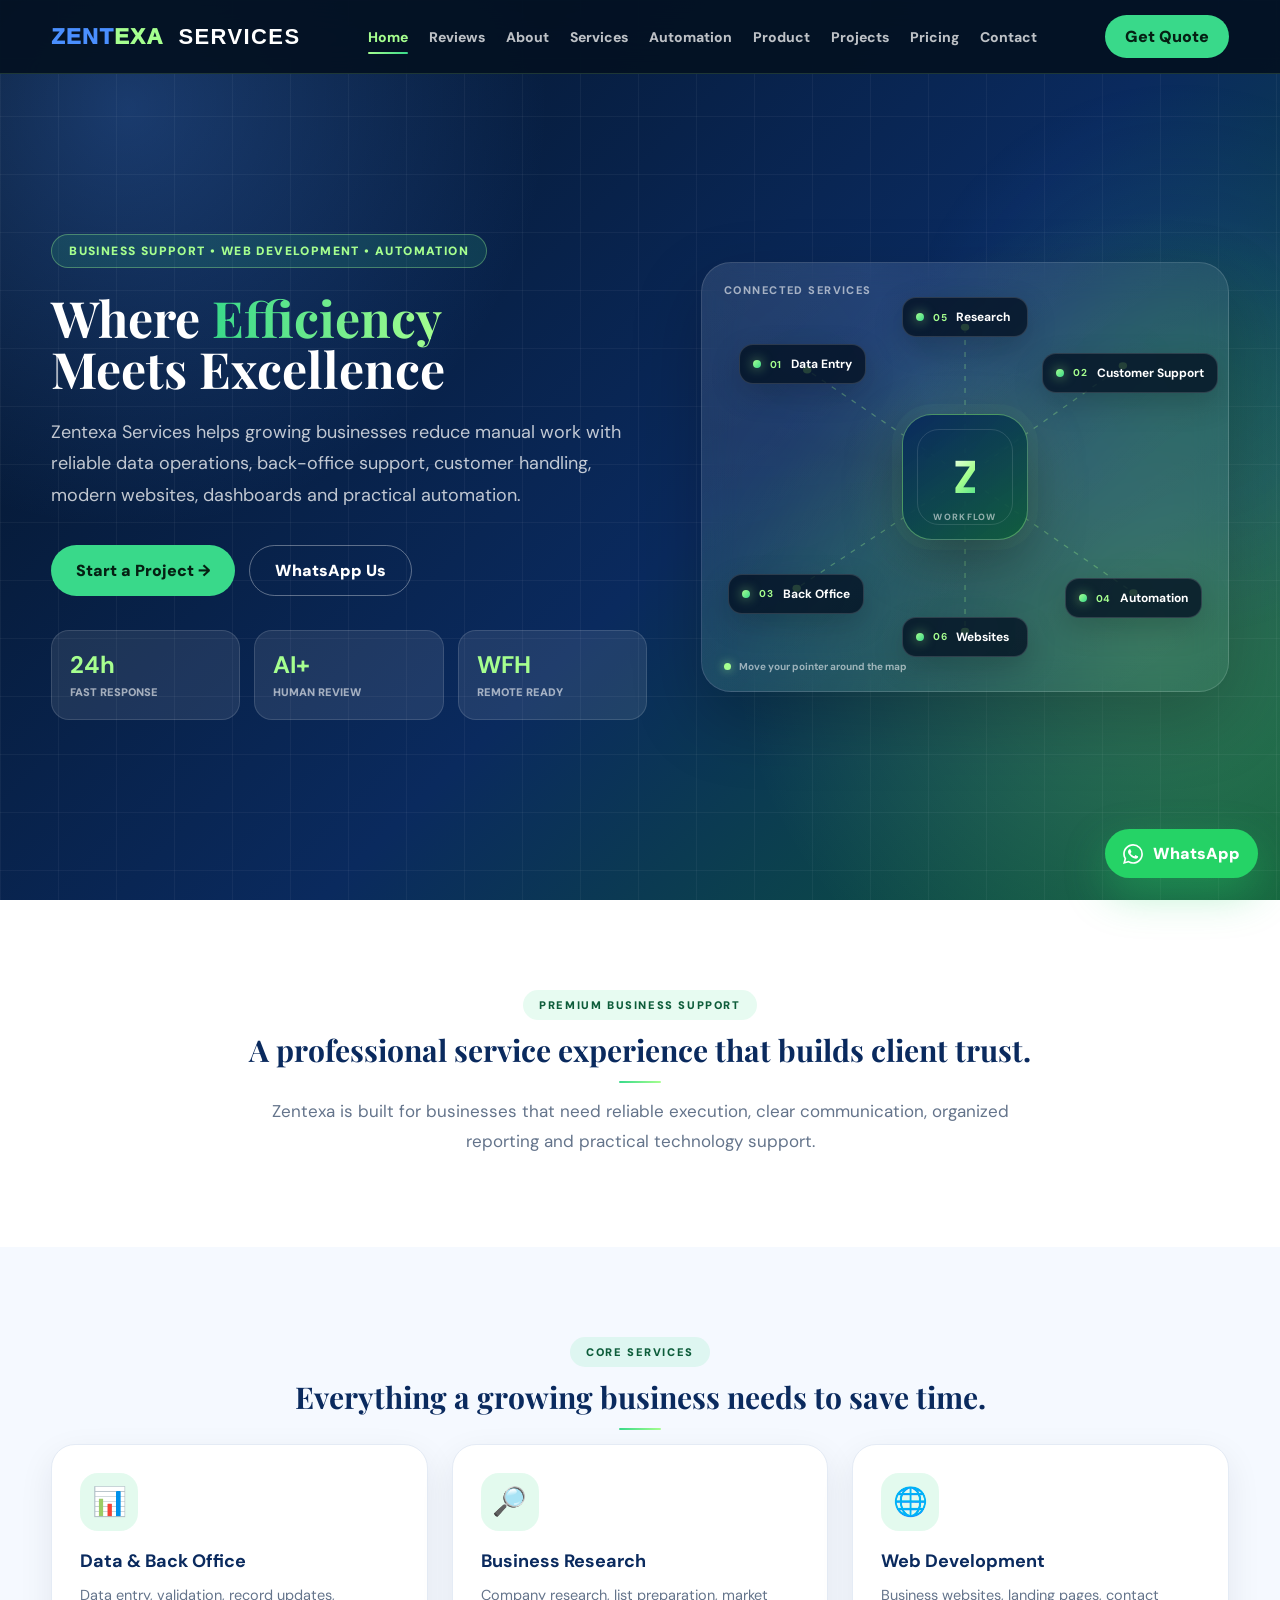
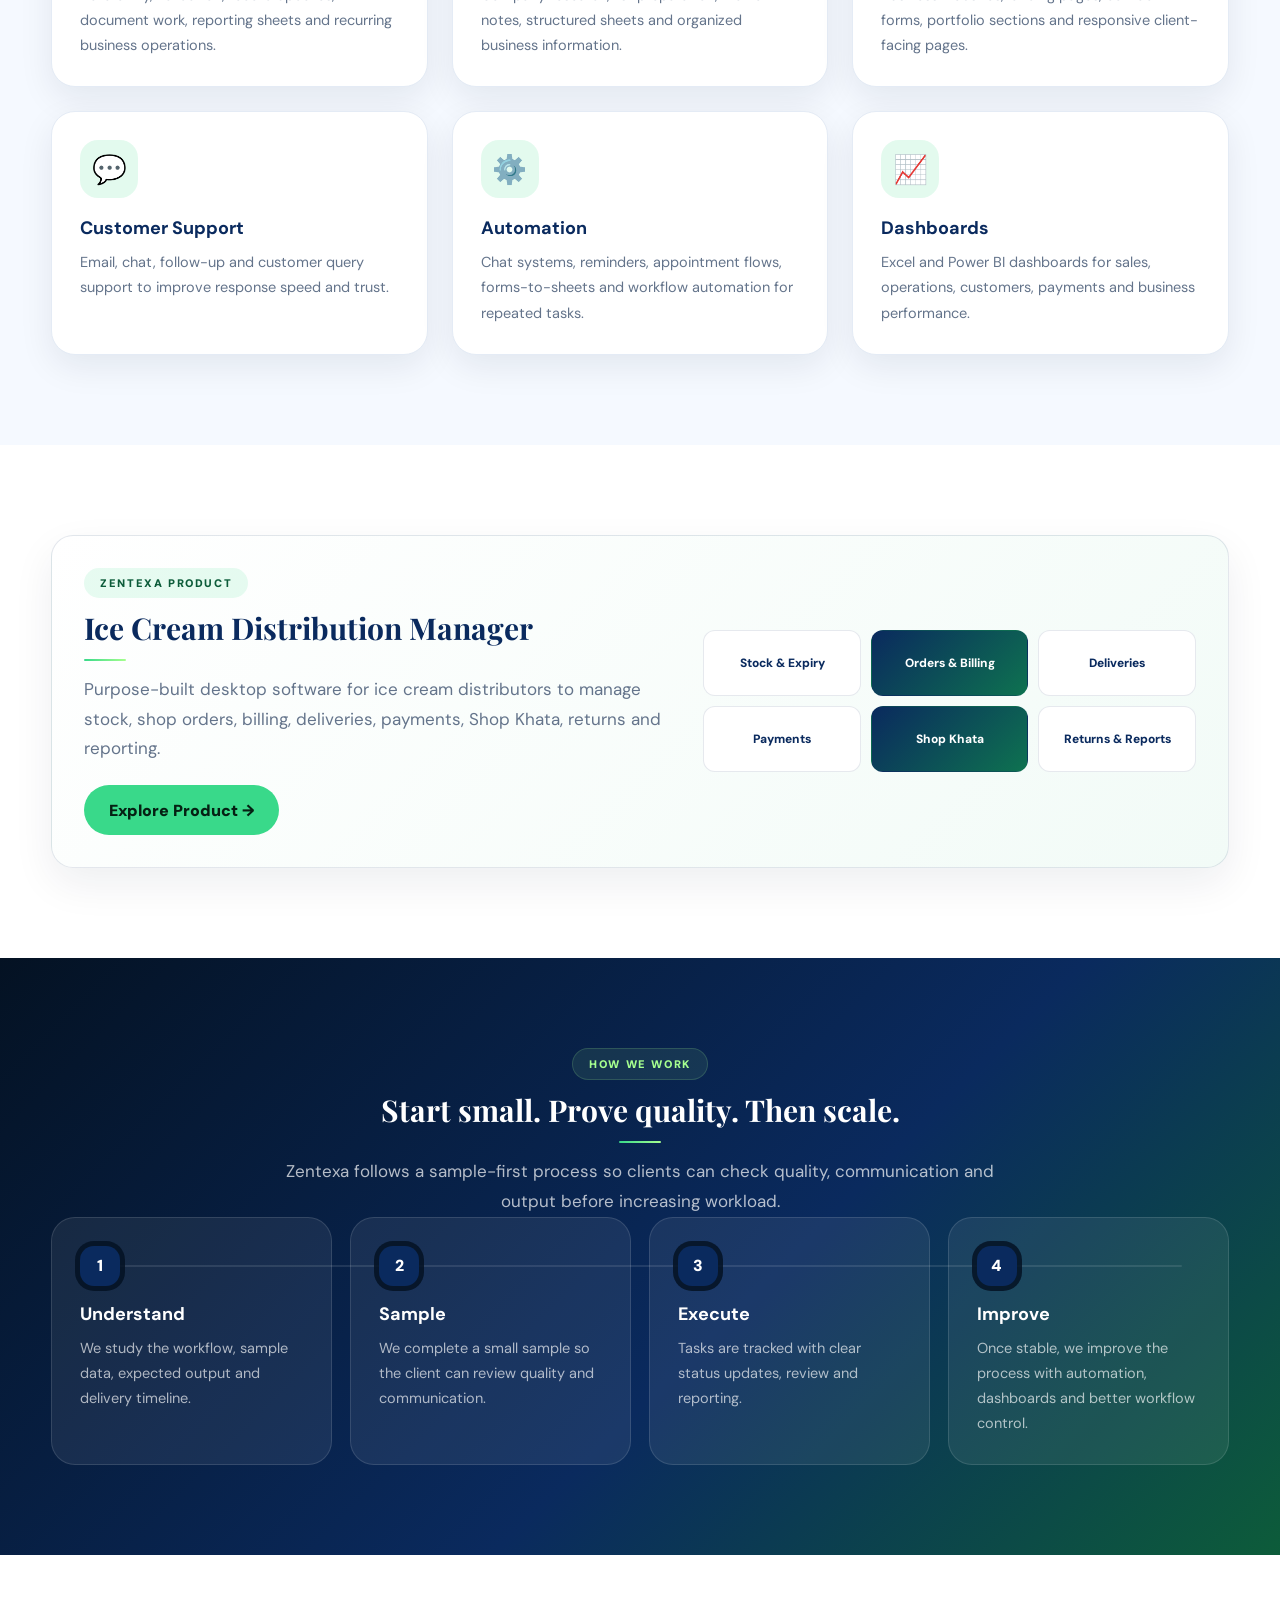
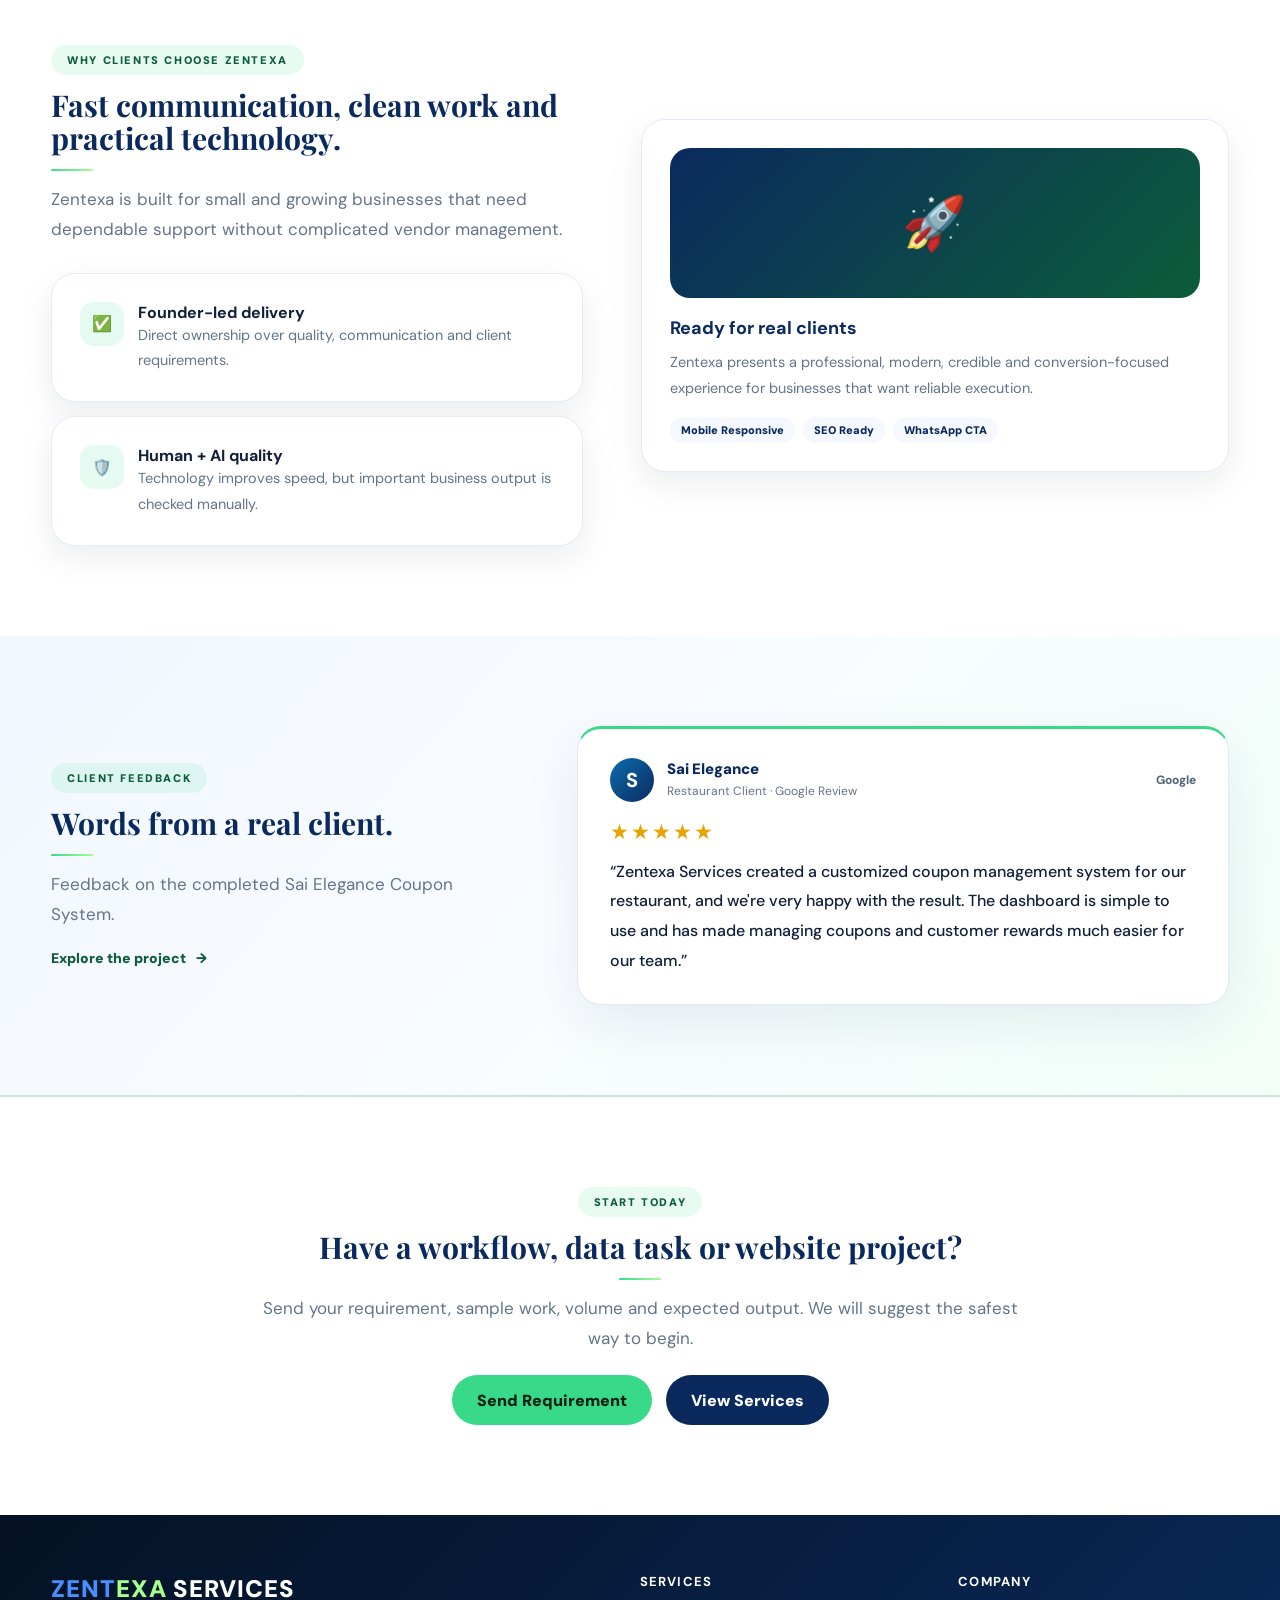
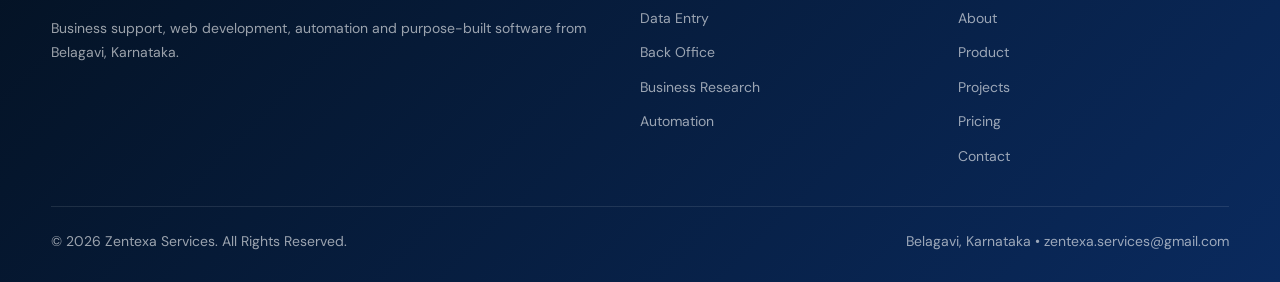
==== commit c333dde9: "Position Reviews immediately after Home in header" ====
--- a/index.html
+++ b/index.html
@@ -1 +1 @@
-<!DOCTYPE html><html lang="en"><head><meta charset="UTF-8"><meta name="viewport" content="width=device-width,initial-scale=1.0"><title>Zentexa Services | Business Support, Web Development & Automation</title><meta name="description" content="Zentexa Services helps growing businesses with data entry, back-office support, customer support, business research, web development, dashboards and automation."><meta name="keywords" content="Zentexa Services, business support Belagavi, data entry, back office support, web development, automation"><meta property="og:title" content="Zentexa Services | Where Efficiency Meets Excellence"><meta property="og:description" content="Reliable business support, web development and automation services for growing businesses."><meta property="og:type" content="website"><meta property="og:url" content="https://zentexaservices.vercel.app/"><link rel="preconnect" href="https://fonts.googleapis.com"><link rel="preconnect" href="https://fonts.gstatic.com" crossorigin><link href="https://fonts.googleapis.com/css2?family=Playfair+Display:wght@700;800&family=DM+Sans:wght@400;500;600;700;800;900&display=swap" rel="stylesheet"><link rel="stylesheet" href="assets/styles.css"><link rel="stylesheet" href="assets/motion.css"><link rel="stylesheet" href="assets/product.css"></head><body class="home-page"><nav class="nav" id="siteNav"><div class="container nav-inner"><a class="brand" href="index.html"><span class="brand-text"><span class="zen">ZENT</span><span class="texa">EXA</span> <span class="svc">SERVICES</span></span></a><ul class="nav-links" id="navLinks"><li><a class="active" href="index.html">Home</a></li><li><a href="about.html">About</a></li><li><a href="our-services.html">Services</a></li><li><a href="automation.html">Automation</a></li><li><a href="index.html#client-feedback">Reviews</a></li><li><a href="product.html">Product</a></li><li><a href="portfolio.html">Projects</a></li><li><a href="pricing.html">Pricing</a></li><li><a href="get-in-touch.html">Contact</a></li></ul><a class="nav-cta" href="get-in-touch.html">Get Quote</a><button class="menu-btn" type="button" aria-controls="navLinks" aria-expanded="false" aria-label="Open menu"><span></span><span></span><span></span></button></div></nav><header class="hero"><div class="container hero-inner hero-grid"><div><div class="badge">Business Support • Web Development • Automation</div><h1>Where <span class="gradient">Efficiency</span><br>Meets Excellence</h1><p>Zentexa Services helps growing businesses reduce manual work with reliable data operations, back-office support, customer handling, modern websites, dashboards and practical automation.</p><div class="btn-row"><a class="btn btn-primary" href="get-in-touch.html">Start a Project →</a><a class="btn btn-outline" href="https://wa.me/919972497914?text=Hi%20Zentexa%20Services%2C%20I%20want%20to%20discuss%20a%20project" target="_blank" rel="noopener">WhatsApp Us</a></div><div class="stats"><div class="stat"><b>24h</b><span>Fast Response</span></div><div class="stat"><b>AI+</b><span>Human Review</span></div><div class="stat"><b>WFH</b><span>Remote Ready</span></div></div></div><div class="workflow-visual reveal" aria-label="Connected Zentexa services visual"><div class="workflow-kicker">Connected services</div><svg class="workflow-lines" viewBox="0 0 100 100" preserveAspectRatio="none" aria-hidden="true"><line x1="50" y1="50" x2="20" y2="25"></line><line x1="50" y1="50" x2="80" y2="24"></line><line x1="50" y1="50" x2="18" y2="76"></line><line x1="50" y1="50" x2="82" y2="77"></line><line x1="50" y1="50" x2="50" y2="15"></line><line x1="50" y1="50" x2="50" y2="86"></line><circle cx="20" cy="25" r=".8"></circle><circle cx="80" cy="24" r=".8"></circle><circle cx="18" cy="76" r=".8"></circle><circle cx="82" cy="77" r=".8"></circle><circle cx="50" cy="15" r=".8"></circle><circle cx="50" cy="86" r=".8"></circle></svg><div class="workflow-hub"><span class="workflow-hub-mark">Z</span><small>workflow</small></div><div class="workflow-node n1"><b>01</b><span>Data Entry</span></div><div class="workflow-node n2"><b>02</b><span>Customer Support</span></div><div class="workflow-node n3"><b>03</b><span>Back Office</span></div><div class="workflow-node n4"><b>04</b><span>Automation</span></div><div class="workflow-node n5"><b>05</b><span>Research</span></div><div class="workflow-node n6"><b>06</b><span>Websites</span></div><div class="workflow-status"><i></i><span>Move your pointer around the map</span></div></div></div></header><section class="section"><div class="container center"><span class="eyebrow">Premium Business Support</span><h2 class="title">A professional service experience that builds client trust.</h2><p class="lead">Zentexa is built for businesses that need reliable execution, clear communication, organized reporting and practical technology support.</p></div></section><section class="section soft"><div class="container"><div class="center"><span class="eyebrow">Core Services</span><h2 class="title">Everything a growing business needs to save time.</h2></div><div class="grid-3"><div class="card reveal"><div class="icon">📊</div><h3>Data & Back Office</h3><p>Data entry, validation, record updates, document work, reporting sheets and recurring business operations.</p></div><div class="card reveal"><div class="icon">🔎</div><h3>Business Research</h3><p>Company research, list preparation, market notes, structured sheets and organized business information.</p></div><div class="card reveal"><div class="icon">🌐</div><h3>Web Development</h3><p>Business websites, landing pages, contact forms, portfolio sections and responsive client-facing pages.</p></div><div class="card reveal"><div class="icon">💬</div><h3>Customer Support</h3><p>Email, chat, follow-up and customer query support to improve response speed and trust.</p></div><div class="card reveal"><div class="icon">⚙️</div><h3>Automation</h3><p>Chat systems, reminders, appointment flows, forms-to-sheets and workflow automation for repeated tasks.</p></div><div class="card reveal"><div class="icon">📈</div><h3>Dashboards</h3><p>Excel and Power BI dashboards for sales, operations, customers, payments and business performance.</p></div></div></div></section><section class="section product-preview"><div class="container"><div class="product-preview-box reveal"><div><span class="eyebrow">Zentexa Product</span><h2 class="title">Ice Cream Distribution Manager</h2><p class="lead">Purpose-built desktop software for ice cream distributors to manage stock, shop orders, billing, deliveries, payments, Shop Khata, returns and reporting.</p><br><a class="btn btn-primary" href="product.html">Explore Product →</a></div><div class="product-preview-flow" aria-label="Product modules"><span>Stock & Expiry</span><span>Orders & Billing</span><span>Deliveries</span><span>Payments</span><span>Shop Khata</span><span>Returns & Reports</span></div></div></div></section><section class="section dark-section"><div class="container"><div class="center"><span class="eyebrow">How We Work</span><h2 class="title">Start small. Prove quality. Then scale.</h2><p class="lead">Zentexa follows a sample-first process so clients can check quality, communication and output before increasing workload.</p></div><div class="grid-4"><div class="dark-card reveal"><div class="num">1</div><h3>Understand</h3><p>We study the workflow, sample data, expected output and delivery timeline.</p></div><div class="dark-card reveal"><div class="num">2</div><h3>Sample</h3><p>We complete a small sample so the client can review quality and communication.</p></div><div class="dark-card reveal"><div class="num">3</div><h3>Execute</h3><p>Tasks are tracked with clear status updates, review and reporting.</p></div><div class="dark-card reveal"><div class="num">4</div><h3>Improve</h3><p>Once stable, we improve the process with automation, dashboards and better workflow control.</p></div></div></div></section><section class="section"><div class="container split"><div><span class="eyebrow">Why Clients Choose Zentexa</span><h2 class="title">Fast communication, clean work and practical technology.</h2><p class="lead">Zentexa is built for small and growing businesses that need dependable support without complicated vendor management.</p><div class="points"><div class="point reveal"><div class="point-icon">✅</div><div><h4>Founder-led delivery</h4><p>Direct ownership over quality, communication and client requirements.</p></div></div><div class="point reveal"><div class="point-icon">🛡️</div><div><h4>Human + AI quality</h4><p>Technology improves speed, but important business output is checked manually.</p></div></div></div></div><div class="card reveal"><div class="portfolio-head">🚀</div><h3>Ready for real clients</h3><p>Zentexa presents a professional, modern, credible and conversion-focused experience for businesses that want reliable execution.</p><div class="pill-row"><span class="pill">Mobile Responsive</span><span class="pill">SEO Ready</span><span class="pill">WhatsApp CTA</span></div></div></div></section><section class="section client-review-section" id="client-feedback" aria-labelledby="client-feedback-title"><div class="container client-review-grid"><div class="client-review-intro"><span class="eyebrow">Client Feedback</span><h2 class="title" id="client-feedback-title">Words from a real client.</h2><p class="lead">Feedback on the completed Sai Elegance Coupon System.</p><a class="client-review-project-link" href="portfolio.html">Explore the project <span aria-hidden="true">→</span></a></div><div class="client-review-card client-review-card--compact reveal"><div class="client-review-top"><span class="client-review-avatar" aria-hidden="true">S</span><div class="client-review-identity"><strong>Sai Elegance</strong><span>Restaurant Client · Google Review</span></div><span class="client-review-google" aria-label="Google review">Google</span></div><div class="client-review-stars" aria-label="5 out of 5 stars">★★★★★</div><blockquote class="client-review-quote"><p>“Zentexa Services created a customized coupon management system for our restaurant, and we&#39;re very happy with the result. The dashboard is simple to use and has made managing coupons and customer rewards much easier for our team.”</p></blockquote></div></div></section><section class="section soft"><div class="container center"><span class="eyebrow">Start Today</span><h2 class="title">Have a workflow, data task or website project?</h2><p class="lead">Send your requirement, sample work, volume and expected output. We will suggest the safest way to begin.</p><br><div class="btn-row" style="justify-content:center"><a class="btn btn-primary" href="get-in-touch.html">Send Requirement</a><a class="btn btn-dark" href="our-services.html">View Services</a></div></div></section><footer class="footer"><div class="container"><div class="footer-grid"><div><div class="logo"><span class="zen">ZENT</span><span class="texa">EXA</span> SERVICES</div><p>Business support, web development, automation and purpose-built software from Belagavi, Karnataka.</p></div><div><h4>SERVICES</h4><ul><li><a href="our-services.html">Data Entry</a></li><li><a href="our-services.html">Back Office</a></li><li><a href="our-services.html">Business Research</a></li><li><a href="automation.html">Automation</a></li></ul></div><div><h4>COMPANY</h4><ul><li><a href="about.html">About</a></li><li><a href="product.html">Product</a></li><li><a href="portfolio.html">Projects</a></li><li><a href="pricing.html">Pricing</a></li><li><a href="get-in-touch.html">Contact</a></li></ul></div></div><div class="footer-bottom"><p>© 2026 Zentexa Services. All Rights Reserved.</p><p>Belagavi, Karnataka • zentexa.services@gmail.com</p></div></div></footer><a class="wa-float" href="https://wa.me/919972497914?text=Hi%20Zentexa%20Services%2C%20I%20want%20to%20discuss%20a%20project" target="_blank" rel="noopener" aria-label="Chat with Zentexa Services on WhatsApp"><svg class="wa-icon" viewBox="0 0 24 24" xmlns="http://www.w3.org/2000/svg" aria-hidden="true" focusable="false"><path fill="currentColor" d="M17.472 14.382c-.297-.149-1.758-.867-2.03-.967-.273-.099-.471-.148-.67.15-.197.297-.767.966-.94 1.164-.173.199-.347.223-.644.075-.297-.15-1.255-.463-2.39-1.475-.883-.788-1.48-1.761-1.653-2.059-.173-.297-.018-.458.13-.606.134-.133.298-.347.446-.52.149-.174.198-.298.298-.497.099-.198.05-.371-.025-.52-.075-.149-.669-1.612-.916-2.207-.242-.579-.487-.5-.669-.51-.173-.008-.371-.01-.57-.01-.198 0-.52.074-.792.372-.272.297-1.04 1.016-1.04 2.479 0 1.462 1.065 2.875 1.213 3.074.149.198 2.096 3.2 5.077 4.487.709.306 1.262.489 1.694.625.712.227 1.36.195 1.871.118.571-.085 1.758-.719 2.006-1.413.248-.694.248-1.289.173-1.413-.074-.124-.272-.198-.57-.347m-5.421 7.403h-.004a9.87 9.87 0 01-5.031-1.378l-.361-.214-3.741.982.998-3.648-.235-.374a9.86 9.86 0 01-1.51-5.26c.001-5.45 4.436-9.884 9.888-9.884 2.64 0 5.122 1.03 6.988 2.898a9.825 9.825 0 012.893 6.994c-.003 5.45-4.437 9.884-9.885 9.884m8.413-18.297A11.815 11.815 0 0012.05 0C5.495 0 .16 5.335.157 11.892c0 2.096.547 4.142 1.588 5.945L.057 24l6.305-1.654a11.882 11.882 0 005.683 1.448h.005c6.554 0 11.89-5.335 11.893-11.893a11.821 11.821 0 00-3.48-8.413Z"/></svg> <span class="wa-text">WhatsApp</span></a><script src="assets/script.js"></script></body></html>+<!DOCTYPE html><html lang="en"><head><meta charset="UTF-8"><meta name="viewport" content="width=device-width,initial-scale=1.0"><title>Zentexa Services | Business Support, Web Development & Automation</title><meta name="description" content="Zentexa Services helps growing businesses with data entry, back-office support, customer support, business research, web development, dashboards and automation."><meta name="keywords" content="Zentexa Services, business support Belagavi, data entry, back office support, web development, automation"><meta property="og:title" content="Zentexa Services | Where Efficiency Meets Excellence"><meta property="og:description" content="Reliable business support, web development and automation services for growing businesses."><meta property="og:type" content="website"><meta property="og:url" content="https://zentexaservices.vercel.app/"><link rel="preconnect" href="https://fonts.googleapis.com"><link rel="preconnect" href="https://fonts.gstatic.com" crossorigin><link href="https://fonts.googleapis.com/css2?family=Playfair+Display:wght@700;800&family=DM+Sans:wght@400;500;600;700;800;900&display=swap" rel="stylesheet"><link rel="stylesheet" href="assets/styles.css"><link rel="stylesheet" href="assets/motion.css"><link rel="stylesheet" href="assets/product.css"></head><body class="home-page"><nav class="nav" id="siteNav"><div class="container nav-inner"><a class="brand" href="index.html"><span class="brand-text"><span class="zen">ZENT</span><span class="texa">EXA</span> <span class="svc">SERVICES</span></span></a><ul class="nav-links" id="navLinks"><li><a class="active" href="index.html">Home</a></li><li><a href="index.html#client-feedback">Reviews</a></li><li><a href="about.html">About</a></li><li><a href="our-services.html">Services</a></li><li><a href="automation.html">Automation</a></li><li><a href="product.html">Product</a></li><li><a href="portfolio.html">Projects</a></li><li><a href="pricing.html">Pricing</a></li><li><a href="get-in-touch.html">Contact</a></li></ul><a class="nav-cta" href="get-in-touch.html">Get Quote</a><button class="menu-btn" type="button" aria-controls="navLinks" aria-expanded="false" aria-label="Open menu"><span></span><span></span><span></span></button></div></nav><header class="hero"><div class="container hero-inner hero-grid"><div><div class="badge">Business Support • Web Development • Automation</div><h1>Where <span class="gradient">Efficiency</span><br>Meets Excellence</h1><p>Zentexa Services helps growing businesses reduce manual work with reliable data operations, back-office support, customer handling, modern websites, dashboards and practical automation.</p><div class="btn-row"><a class="btn btn-primary" href="get-in-touch.html">Start a Project →</a><a class="btn btn-outline" href="https://wa.me/919972497914?text=Hi%20Zentexa%20Services%2C%20I%20want%20to%20discuss%20a%20project" target="_blank" rel="noopener">WhatsApp Us</a></div><div class="stats"><div class="stat"><b>24h</b><span>Fast Response</span></div><div class="stat"><b>AI+</b><span>Human Review</span></div><div class="stat"><b>WFH</b><span>Remote Ready</span></div></div></div><div class="workflow-visual reveal" aria-label="Connected Zentexa services visual"><div class="workflow-kicker">Connected services</div><svg class="workflow-lines" viewBox="0 0 100 100" preserveAspectRatio="none" aria-hidden="true"><line x1="50" y1="50" x2="20" y2="25"></line><line x1="50" y1="50" x2="80" y2="24"></line><line x1="50" y1="50" x2="18" y2="76"></line><line x1="50" y1="50" x2="82" y2="77"></line><line x1="50" y1="50" x2="50" y2="15"></line><line x1="50" y1="50" x2="50" y2="86"></line><circle cx="20" cy="25" r=".8"></circle><circle cx="80" cy="24" r=".8"></circle><circle cx="18" cy="76" r=".8"></circle><circle cx="82" cy="77" r=".8"></circle><circle cx="50" cy="15" r=".8"></circle><circle cx="50" cy="86" r=".8"></circle></svg><div class="workflow-hub"><span class="workflow-hub-mark">Z</span><small>workflow</small></div><div class="workflow-node n1"><b>01</b><span>Data Entry</span></div><div class="workflow-node n2"><b>02</b><span>Customer Support</span></div><div class="workflow-node n3"><b>03</b><span>Back Office</span></div><div class="workflow-node n4"><b>04</b><span>Automation</span></div><div class="workflow-node n5"><b>05</b><span>Research</span></div><div class="workflow-node n6"><b>06</b><span>Websites</span></div><div class="workflow-status"><i></i><span>Move your pointer around the map</span></div></div></div></header><section class="section"><div class="container center"><span class="eyebrow">Premium Business Support</span><h2 class="title">A professional service experience that builds client trust.</h2><p class="lead">Zentexa is built for businesses that need reliable execution, clear communication, organized reporting and practical technology support.</p></div></section><section class="section soft"><div class="container"><div class="center"><span class="eyebrow">Core Services</span><h2 class="title">Everything a growing business needs to save time.</h2></div><div class="grid-3"><div class="card reveal"><div class="icon">📊</div><h3>Data & Back Office</h3><p>Data entry, validation, record updates, document work, reporting sheets and recurring business operations.</p></div><div class="card reveal"><div class="icon">🔎</div><h3>Business Research</h3><p>Company research, list preparation, market notes, structured sheets and organized business information.</p></div><div class="card reveal"><div class="icon">🌐</div><h3>Web Development</h3><p>Business websites, landing pages, contact forms, portfolio sections and responsive client-facing pages.</p></div><div class="card reveal"><div class="icon">💬</div><h3>Customer Support</h3><p>Email, chat, follow-up and customer query support to improve response speed and trust.</p></div><div class="card reveal"><div class="icon">⚙️</div><h3>Automation</h3><p>Chat systems, reminders, appointment flows, forms-to-sheets and workflow automation for repeated tasks.</p></div><div class="card reveal"><div class="icon">📈</div><h3>Dashboards</h3><p>Excel and Power BI dashboards for sales, operations, customers, payments and business performance.</p></div></div></div></section><section class="section product-preview"><div class="container"><div class="product-preview-box reveal"><div><span class="eyebrow">Zentexa Product</span><h2 class="title">Ice Cream Distribution Manager</h2><p class="lead">Purpose-built desktop software for ice cream distributors to manage stock, shop orders, billing, deliveries, payments, Shop Khata, returns and reporting.</p><br><a class="btn btn-primary" href="product.html">Explore Product →</a></div><div class="product-preview-flow" aria-label="Product modules"><span>Stock & Expiry</span><span>Orders & Billing</span><span>Deliveries</span><span>Payments</span><span>Shop Khata</span><span>Returns & Reports</span></div></div></div></section><section class="section dark-section"><div class="container"><div class="center"><span class="eyebrow">How We Work</span><h2 class="title">Start small. Prove quality. Then scale.</h2><p class="lead">Zentexa follows a sample-first process so clients can check quality, communication and output before increasing workload.</p></div><div class="grid-4"><div class="dark-card reveal"><div class="num">1</div><h3>Understand</h3><p>We study the workflow, sample data, expected output and delivery timeline.</p></div><div class="dark-card reveal"><div class="num">2</div><h3>Sample</h3><p>We complete a small sample so the client can review quality and communication.</p></div><div class="dark-card reveal"><div class="num">3</div><h3>Execute</h3><p>Tasks are tracked with clear status updates, review and reporting.</p></div><div class="dark-card reveal"><div class="num">4</div><h3>Improve</h3><p>Once stable, we improve the process with automation, dashboards and better workflow control.</p></div></div></div></section><section class="section"><div class="container split"><div><span class="eyebrow">Why Clients Choose Zentexa</span><h2 class="title">Fast communication, clean work and practical technology.</h2><p class="lead">Zentexa is built for small and growing businesses that need dependable support without complicated vendor management.</p><div class="points"><div class="point reveal"><div class="point-icon">✅</div><div><h4>Founder-led delivery</h4><p>Direct ownership over quality, communication and client requirements.</p></div></div><div class="point reveal"><div class="point-icon">🛡️</div><div><h4>Human + AI quality</h4><p>Technology improves speed, but important business output is checked manually.</p></div></div></div></div><div class="card reveal"><div class="portfolio-head">🚀</div><h3>Ready for real clients</h3><p>Zentexa presents a professional, modern, credible and conversion-focused experience for businesses that want reliable execution.</p><div class="pill-row"><span class="pill">Mobile Responsive</span><span class="pill">SEO Ready</span><span class="pill">WhatsApp CTA</span></div></div></div></section><section class="section client-review-section" id="client-feedback" aria-labelledby="client-feedback-title"><div class="container client-review-grid"><div class="client-review-intro"><span class="eyebrow">Client Feedback</span><h2 class="title" id="client-feedback-title">Words from a real client.</h2><p class="lead">Feedback on the completed Sai Elegance Coupon System.</p><a class="client-review-project-link" href="portfolio.html">Explore the project <span aria-hidden="true">→</span></a></div><div class="client-review-card client-review-card--compact reveal"><div class="client-review-top"><span class="client-review-avatar" aria-hidden="true">S</span><div class="client-review-identity"><strong>Sai Elegance</strong><span>Restaurant Client · Google Review</span></div><span class="client-review-google" aria-label="Google review">Google</span></div><div class="client-review-stars" aria-label="5 out of 5 stars">★★★★★</div><blockquote class="client-review-quote"><p>“Zentexa Services created a customized coupon management system for our restaurant, and we&#39;re very happy with the result. The dashboard is simple to use and has made managing coupons and customer rewards much easier for our team.”</p></blockquote></div></div></section><section class="section soft"><div class="container center"><span class="eyebrow">Start Today</span><h2 class="title">Have a workflow, data task or website project?</h2><p class="lead">Send your requirement, sample work, volume and expected output. We will suggest the safest way to begin.</p><br><div class="btn-row" style="justify-content:center"><a class="btn btn-primary" href="get-in-touch.html">Send Requirement</a><a class="btn btn-dark" href="our-services.html">View Services</a></div></div></section><footer class="footer"><div class="container"><div class="footer-grid"><div><div class="logo"><span class="zen">ZENT</span><span class="texa">EXA</span> SERVICES</div><p>Business support, web development, automation and purpose-built software from Belagavi, Karnataka.</p></div><div><h4>SERVICES</h4><ul><li><a href="our-services.html">Data Entry</a></li><li><a href="our-services.html">Back Office</a></li><li><a href="our-services.html">Business Research</a></li><li><a href="automation.html">Automation</a></li></ul></div><div><h4>COMPANY</h4><ul><li><a href="about.html">About</a></li><li><a href="product.html">Product</a></li><li><a href="portfolio.html">Projects</a></li><li><a href="pricing.html">Pricing</a></li><li><a href="get-in-touch.html">Contact</a></li></ul></div></div><div class="footer-bottom"><p>© 2026 Zentexa Services. All Rights Reserved.</p><p>Belagavi, Karnataka • zentexa.services@gmail.com</p></div></div></footer><a class="wa-float" href="https://wa.me/919972497914?text=Hi%20Zentexa%20Services%2C%20I%20want%20to%20discuss%20a%20project" target="_blank" rel="noopener" aria-label="Chat with Zentexa Services on WhatsApp"><svg class="wa-icon" viewBox="0 0 24 24" xmlns="http://www.w3.org/2000/svg" aria-hidden="true" focusable="false"><path fill="currentColor" d="M17.472 14.382c-.297-.149-1.758-.867-2.03-.967-.273-.099-.471-.148-.67.15-.197.297-.767.966-.94 1.164-.173.199-.347.223-.644.075-.297-.15-1.255-.463-2.39-1.475-.883-.788-1.48-1.761-1.653-2.059-.173-.297-.018-.458.13-.606.134-.133.298-.347.446-.52.149-.174.198-.298.298-.497.099-.198.05-.371-.025-.52-.075-.149-.669-1.612-.916-2.207-.242-.579-.487-.5-.669-.51-.173-.008-.371-.01-.57-.01-.198 0-.52.074-.792.372-.272.297-1.04 1.016-1.04 2.479 0 1.462 1.065 2.875 1.213 3.074.149.198 2.096 3.2 5.077 4.487.709.306 1.262.489 1.694.625.712.227 1.36.195 1.871.118.571-.085 1.758-.719 2.006-1.413.248-.694.248-1.289.173-1.413-.074-.124-.272-.198-.57-.347m-5.421 7.403h-.004a9.87 9.87 0 01-5.031-1.378l-.361-.214-3.741.982.998-3.648-.235-.374a9.86 9.86 0 01-1.51-5.26c.001-5.45 4.436-9.884 9.888-9.884 2.64 0 5.122 1.03 6.988 2.898a9.825 9.825 0 012.893 6.994c-.003 5.45-4.437 9.884-9.885 9.884m8.413-18.297A11.815 11.815 0 0012.05 0C5.495 0 .16 5.335.157 11.892c0 2.096.547 4.142 1.588 5.945L.057 24l6.305-1.654a11.882 11.882 0 005.683 1.448h.005c6.554 0 11.89-5.335 11.893-11.893a11.821 11.821 0 00-3.48-8.413Z"/></svg> <span class="wa-text">WhatsApp</span></a><script src="assets/script.js"></script></body></html>
--- a/assets/styles.css
+++ b/assets/styles.css
@@ -28,3 +28,6 @@
 
 /* Separate the homepage Client Feedback and Start Today sections. */
 #client-feedback + .section.soft{background:#fff;border-top:2px solid #c8e4db}
+
+/* Authentic WhatsApp icon; preserve floating button sizing and placement. */
+.wa-float .wa-icon{display:block;width:20px;height:20px;flex:none;fill:currentColor}
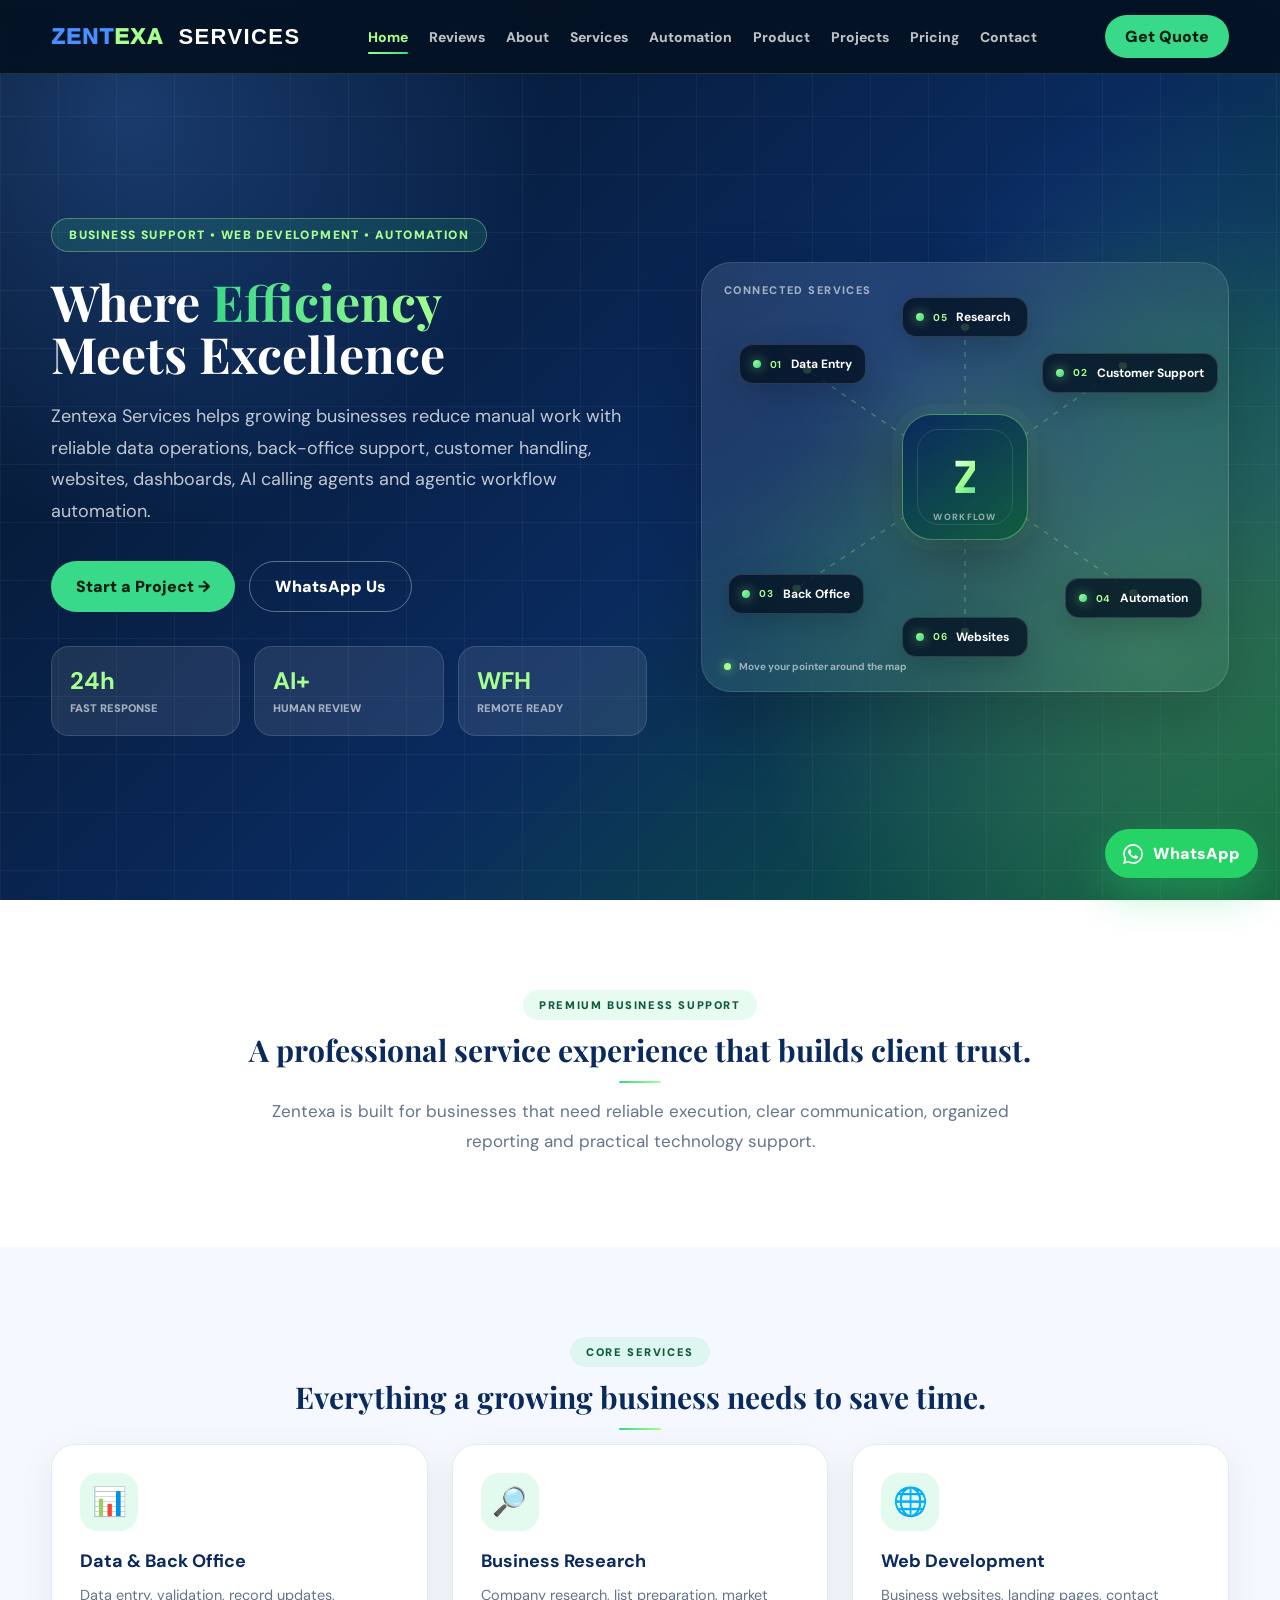
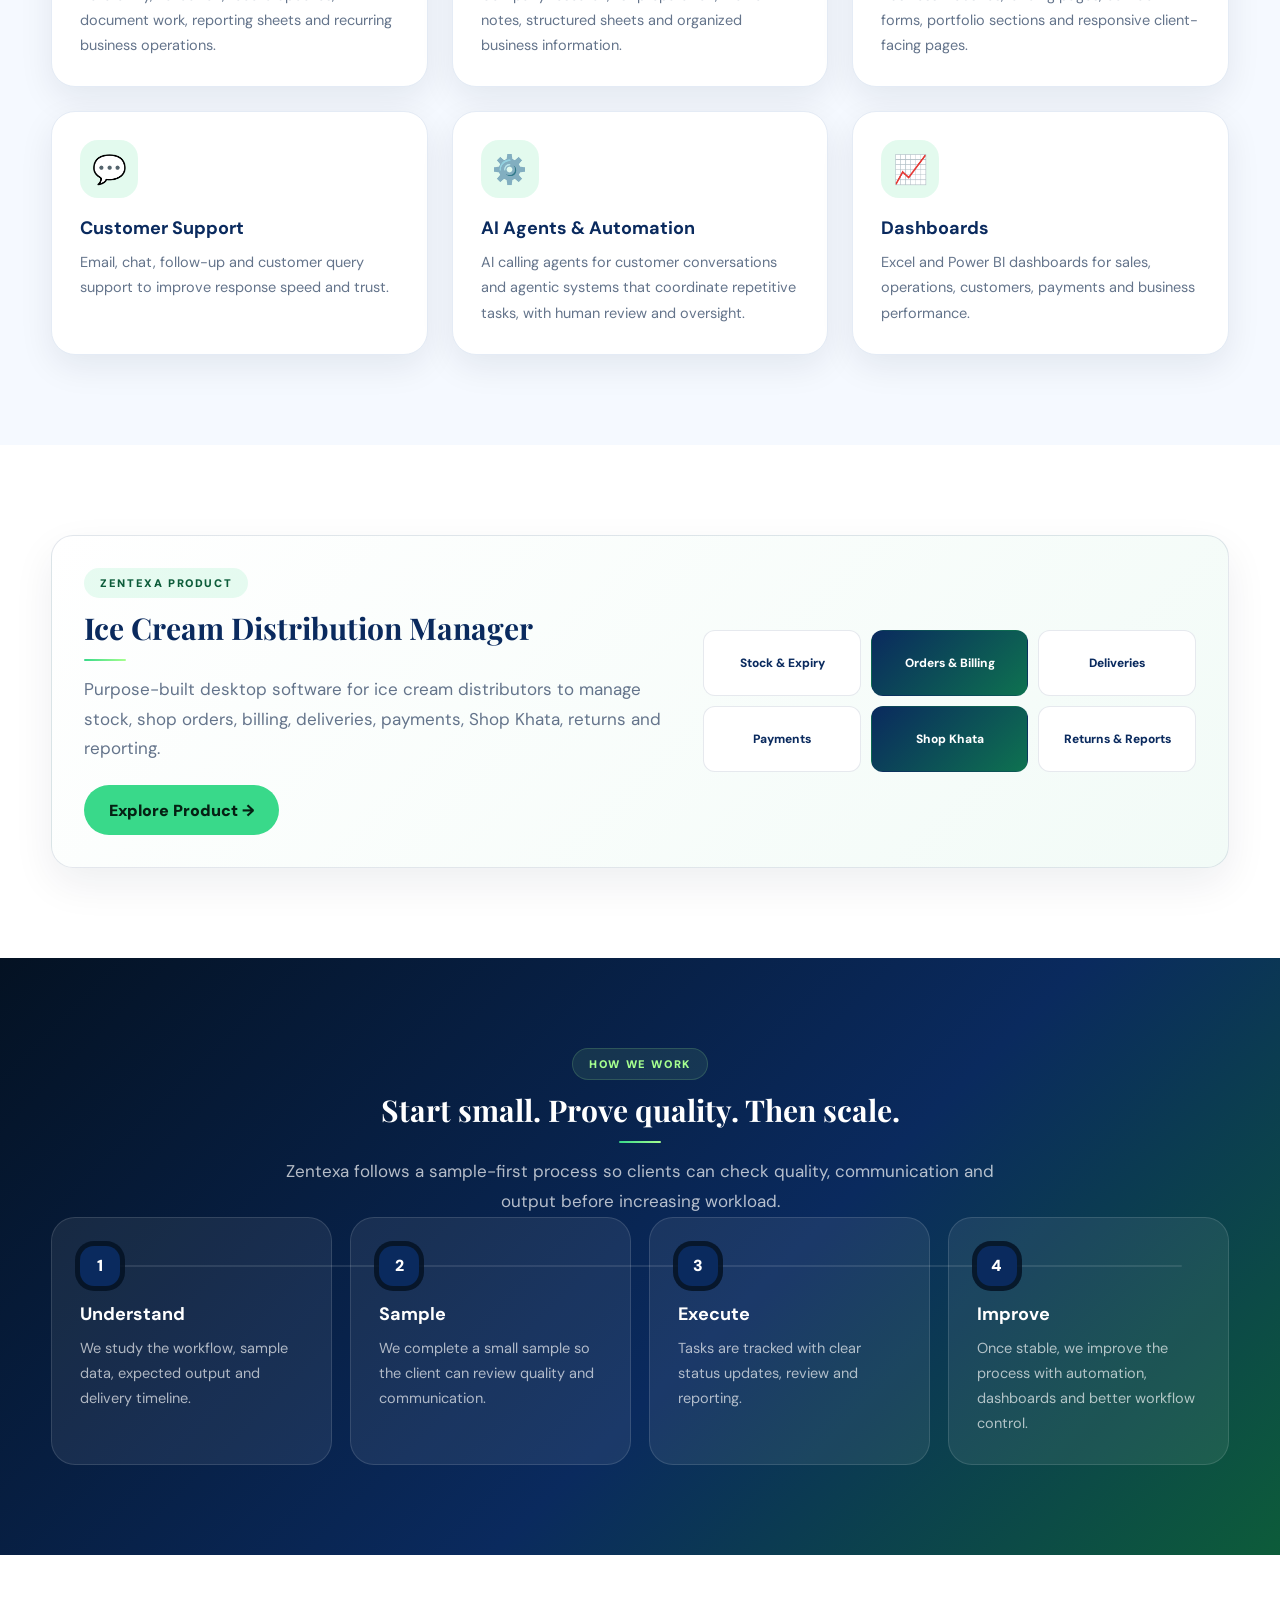
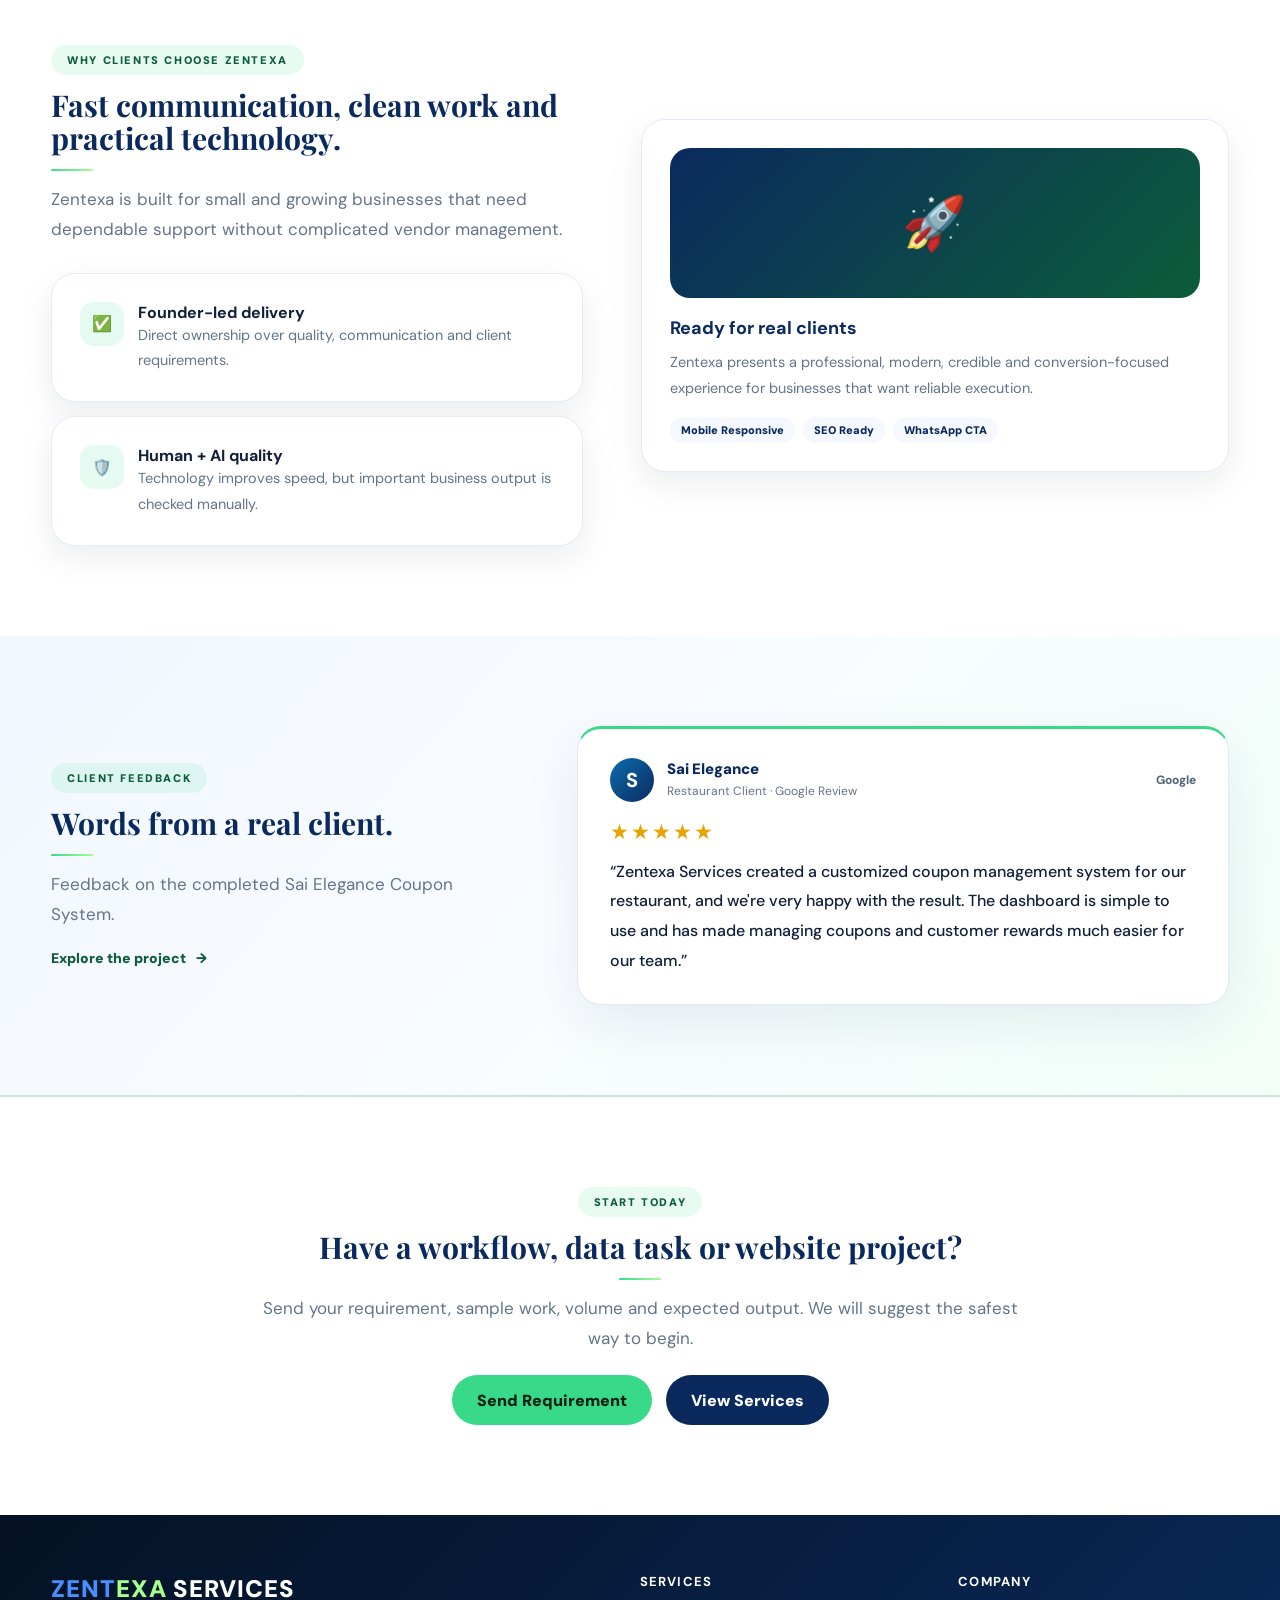
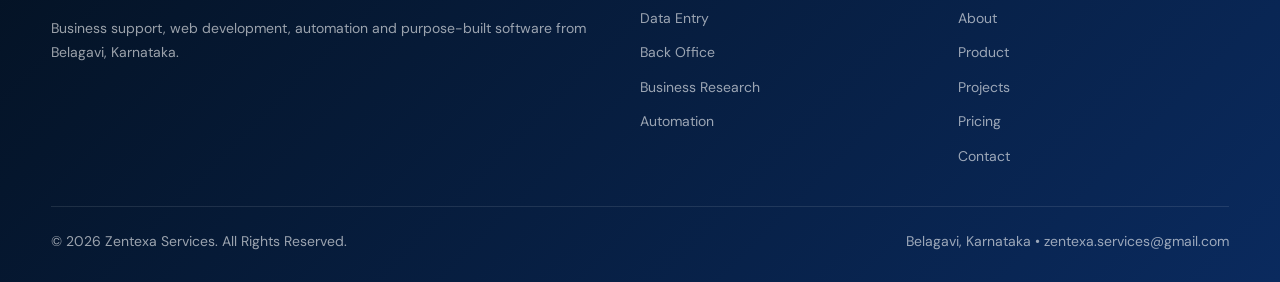
==== commit 22aefd8f: "Show AI calling agents and agentic systems across Zentexa website" ====
--- a/index.html
+++ b/index.html
@@ -1 +1 @@
-<!DOCTYPE html><html lang="en"><head><meta charset="UTF-8"><meta name="viewport" content="width=device-width,initial-scale=1.0"><title>Zentexa Services | Business Support, Web Development & Automation</title><meta name="description" content="Zentexa Services helps growing businesses with data entry, back-office support, customer support, business research, web development, dashboards and automation."><meta name="keywords" content="Zentexa Services, business support Belagavi, data entry, back office support, web development, automation"><meta property="og:title" content="Zentexa Services | Where Efficiency Meets Excellence"><meta property="og:description" content="Reliable business support, web development and automation services for growing businesses."><meta property="og:type" content="website"><meta property="og:url" content="https://zentexaservices.vercel.app/"><link rel="preconnect" href="https://fonts.googleapis.com"><link rel="preconnect" href="https://fonts.gstatic.com" crossorigin><link href="https://fonts.googleapis.com/css2?family=Playfair+Display:wght@700;800&family=DM+Sans:wght@400;500;600;700;800;900&display=swap" rel="stylesheet"><link rel="stylesheet" href="assets/styles.css"><link rel="stylesheet" href="assets/motion.css"><link rel="stylesheet" href="assets/product.css"></head><body class="home-page"><nav class="nav" id="siteNav"><div class="container nav-inner"><a class="brand" href="index.html"><span class="brand-text"><span class="zen">ZENT</span><span class="texa">EXA</span> <span class="svc">SERVICES</span></span></a><ul class="nav-links" id="navLinks"><li><a class="active" href="index.html">Home</a></li><li><a href="index.html#client-feedback">Reviews</a></li><li><a href="about.html">About</a></li><li><a href="our-services.html">Services</a></li><li><a href="automation.html">Automation</a></li><li><a href="product.html">Product</a></li><li><a href="portfolio.html">Projects</a></li><li><a href="pricing.html">Pricing</a></li><li><a href="get-in-touch.html">Contact</a></li></ul><a class="nav-cta" href="get-in-touch.html">Get Quote</a><button class="menu-btn" type="button" aria-controls="navLinks" aria-expanded="false" aria-label="Open menu"><span></span><span></span><span></span></button></div></nav><header class="hero"><div class="container hero-inner hero-grid"><div><div class="badge">Business Support • Web Development • Automation</div><h1>Where <span class="gradient">Efficiency</span><br>Meets Excellence</h1><p>Zentexa Services helps growing businesses reduce manual work with reliable data operations, back-office support, customer handling, modern websites, dashboards and practical automation.</p><div class="btn-row"><a class="btn btn-primary" href="get-in-touch.html">Start a Project →</a><a class="btn btn-outline" href="https://wa.me/919972497914?text=Hi%20Zentexa%20Services%2C%20I%20want%20to%20discuss%20a%20project" target="_blank" rel="noopener">WhatsApp Us</a></div><div class="stats"><div class="stat"><b>24h</b><span>Fast Response</span></div><div class="stat"><b>AI+</b><span>Human Review</span></div><div class="stat"><b>WFH</b><span>Remote Ready</span></div></div></div><div class="workflow-visual reveal" aria-label="Connected Zentexa services visual"><div class="workflow-kicker">Connected services</div><svg class="workflow-lines" viewBox="0 0 100 100" preserveAspectRatio="none" aria-hidden="true"><line x1="50" y1="50" x2="20" y2="25"></line><line x1="50" y1="50" x2="80" y2="24"></line><line x1="50" y1="50" x2="18" y2="76"></line><line x1="50" y1="50" x2="82" y2="77"></line><line x1="50" y1="50" x2="50" y2="15"></line><line x1="50" y1="50" x2="50" y2="86"></line><circle cx="20" cy="25" r=".8"></circle><circle cx="80" cy="24" r=".8"></circle><circle cx="18" cy="76" r=".8"></circle><circle cx="82" cy="77" r=".8"></circle><circle cx="50" cy="15" r=".8"></circle><circle cx="50" cy="86" r=".8"></circle></svg><div class="workflow-hub"><span class="workflow-hub-mark">Z</span><small>workflow</small></div><div class="workflow-node n1"><b>01</b><span>Data Entry</span></div><div class="workflow-node n2"><b>02</b><span>Customer Support</span></div><div class="workflow-node n3"><b>03</b><span>Back Office</span></div><div class="workflow-node n4"><b>04</b><span>Automation</span></div><div class="workflow-node n5"><b>05</b><span>Research</span></div><div class="workflow-node n6"><b>06</b><span>Websites</span></div><div class="workflow-status"><i></i><span>Move your pointer around the map</span></div></div></div></header><section class="section"><div class="container center"><span class="eyebrow">Premium Business Support</span><h2 class="title">A professional service experience that builds client trust.</h2><p class="lead">Zentexa is built for businesses that need reliable execution, clear communication, organized reporting and practical technology support.</p></div></section><section class="section soft"><div class="container"><div class="center"><span class="eyebrow">Core Services</span><h2 class="title">Everything a growing business needs to save time.</h2></div><div class="grid-3"><div class="card reveal"><div class="icon">📊</div><h3>Data & Back Office</h3><p>Data entry, validation, record updates, document work, reporting sheets and recurring business operations.</p></div><div class="card reveal"><div class="icon">🔎</div><h3>Business Research</h3><p>Company research, list preparation, market notes, structured sheets and organized business information.</p></div><div class="card reveal"><div class="icon">🌐</div><h3>Web Development</h3><p>Business websites, landing pages, contact forms, portfolio sections and responsive client-facing pages.</p></div><div class="card reveal"><div class="icon">💬</div><h3>Customer Support</h3><p>Email, chat, follow-up and customer query support to improve response speed and trust.</p></div><div class="card reveal"><div class="icon">⚙️</div><h3>Automation</h3><p>Chat systems, reminders, appointment flows, forms-to-sheets and workflow automation for repeated tasks.</p></div><div class="card reveal"><div class="icon">📈</div><h3>Dashboards</h3><p>Excel and Power BI dashboards for sales, operations, customers, payments and business performance.</p></div></div></div></section><section class="section product-preview"><div class="container"><div class="product-preview-box reveal"><div><span class="eyebrow">Zentexa Product</span><h2 class="title">Ice Cream Distribution Manager</h2><p class="lead">Purpose-built desktop software for ice cream distributors to manage stock, shop orders, billing, deliveries, payments, Shop Khata, returns and reporting.</p><br><a class="btn btn-primary" href="product.html">Explore Product →</a></div><div class="product-preview-flow" aria-label="Product modules"><span>Stock & Expiry</span><span>Orders & Billing</span><span>Deliveries</span><span>Payments</span><span>Shop Khata</span><span>Returns & Reports</span></div></div></div></section><section class="section dark-section"><div class="container"><div class="center"><span class="eyebrow">How We Work</span><h2 class="title">Start small. Prove quality. Then scale.</h2><p class="lead">Zentexa follows a sample-first process so clients can check quality, communication and output before increasing workload.</p></div><div class="grid-4"><div class="dark-card reveal"><div class="num">1</div><h3>Understand</h3><p>We study the workflow, sample data, expected output and delivery timeline.</p></div><div class="dark-card reveal"><div class="num">2</div><h3>Sample</h3><p>We complete a small sample so the client can review quality and communication.</p></div><div class="dark-card reveal"><div class="num">3</div><h3>Execute</h3><p>Tasks are tracked with clear status updates, review and reporting.</p></div><div class="dark-card reveal"><div class="num">4</div><h3>Improve</h3><p>Once stable, we improve the process with automation, dashboards and better workflow control.</p></div></div></div></section><section class="section"><div class="container split"><div><span class="eyebrow">Why Clients Choose Zentexa</span><h2 class="title">Fast communication, clean work and practical technology.</h2><p class="lead">Zentexa is built for small and growing businesses that need dependable support without complicated vendor management.</p><div class="points"><div class="point reveal"><div class="point-icon">✅</div><div><h4>Founder-led delivery</h4><p>Direct ownership over quality, communication and client requirements.</p></div></div><div class="point reveal"><div class="point-icon">🛡️</div><div><h4>Human + AI quality</h4><p>Technology improves speed, but important business output is checked manually.</p></div></div></div></div><div class="card reveal"><div class="portfolio-head">🚀</div><h3>Ready for real clients</h3><p>Zentexa presents a professional, modern, credible and conversion-focused experience for businesses that want reliable execution.</p><div class="pill-row"><span class="pill">Mobile Responsive</span><span class="pill">SEO Ready</span><span class="pill">WhatsApp CTA</span></div></div></div></section><section class="section client-review-section" id="client-feedback" aria-labelledby="client-feedback-title"><div class="container client-review-grid"><div class="client-review-intro"><span class="eyebrow">Client Feedback</span><h2 class="title" id="client-feedback-title">Words from a real client.</h2><p class="lead">Feedback on the completed Sai Elegance Coupon System.</p><a class="client-review-project-link" href="portfolio.html">Explore the project <span aria-hidden="true">→</span></a></div><div class="client-review-card client-review-card--compact reveal"><div class="client-review-top"><span class="client-review-avatar" aria-hidden="true">S</span><div class="client-review-identity"><strong>Sai Elegance</strong><span>Restaurant Client · Google Review</span></div><span class="client-review-google" aria-label="Google review">Google</span></div><div class="client-review-stars" aria-label="5 out of 5 stars">★★★★★</div><blockquote class="client-review-quote"><p>“Zentexa Services created a customized coupon management system for our restaurant, and we&#39;re very happy with the result. The dashboard is simple to use and has made managing coupons and customer rewards much easier for our team.”</p></blockquote></div></div></section><section class="section soft"><div class="container center"><span class="eyebrow">Start Today</span><h2 class="title">Have a workflow, data task or website project?</h2><p class="lead">Send your requirement, sample work, volume and expected output. We will suggest the safest way to begin.</p><br><div class="btn-row" style="justify-content:center"><a class="btn btn-primary" href="get-in-touch.html">Send Requirement</a><a class="btn btn-dark" href="our-services.html">View Services</a></div></div></section><footer class="footer"><div class="container"><div class="footer-grid"><div><div class="logo"><span class="zen">ZENT</span><span class="texa">EXA</span> SERVICES</div><p>Business support, web development, automation and purpose-built software from Belagavi, Karnataka.</p></div><div><h4>SERVICES</h4><ul><li><a href="our-services.html">Data Entry</a></li><li><a href="our-services.html">Back Office</a></li><li><a href="our-services.html">Business Research</a></li><li><a href="automation.html">Automation</a></li></ul></div><div><h4>COMPANY</h4><ul><li><a href="about.html">About</a></li><li><a href="product.html">Product</a></li><li><a href="portfolio.html">Projects</a></li><li><a href="pricing.html">Pricing</a></li><li><a href="get-in-touch.html">Contact</a></li></ul></div></div><div class="footer-bottom"><p>© 2026 Zentexa Services. All Rights Reserved.</p><p>Belagavi, Karnataka • zentexa.services@gmail.com</p></div></div></footer><a class="wa-float" href="https://wa.me/919972497914?text=Hi%20Zentexa%20Services%2C%20I%20want%20to%20discuss%20a%20project" target="_blank" rel="noopener" aria-label="Chat with Zentexa Services on WhatsApp"><svg class="wa-icon" viewBox="0 0 24 24" xmlns="http://www.w3.org/2000/svg" aria-hidden="true" focusable="false"><path fill="currentColor" d="M17.472 14.382c-.297-.149-1.758-.867-2.03-.967-.273-.099-.471-.148-.67.15-.197.297-.767.966-.94 1.164-.173.199-.347.223-.644.075-.297-.15-1.255-.463-2.39-1.475-.883-.788-1.48-1.761-1.653-2.059-.173-.297-.018-.458.13-.606.134-.133.298-.347.446-.52.149-.174.198-.298.298-.497.099-.198.05-.371-.025-.52-.075-.149-.669-1.612-.916-2.207-.242-.579-.487-.5-.669-.51-.173-.008-.371-.01-.57-.01-.198 0-.52.074-.792.372-.272.297-1.04 1.016-1.04 2.479 0 1.462 1.065 2.875 1.213 3.074.149.198 2.096 3.2 5.077 4.487.709.306 1.262.489 1.694.625.712.227 1.36.195 1.871.118.571-.085 1.758-.719 2.006-1.413.248-.694.248-1.289.173-1.413-.074-.124-.272-.198-.57-.347m-5.421 7.403h-.004a9.87 9.87 0 01-5.031-1.378l-.361-.214-3.741.982.998-3.648-.235-.374a9.86 9.86 0 01-1.51-5.26c.001-5.45 4.436-9.884 9.888-9.884 2.64 0 5.122 1.03 6.988 2.898a9.825 9.825 0 012.893 6.994c-.003 5.45-4.437 9.884-9.885 9.884m8.413-18.297A11.815 11.815 0 0012.05 0C5.495 0 .16 5.335.157 11.892c0 2.096.547 4.142 1.588 5.945L.057 24l6.305-1.654a11.882 11.882 0 005.683 1.448h.005c6.554 0 11.89-5.335 11.893-11.893a11.821 11.821 0 00-3.48-8.413Z"/></svg> <span class="wa-text">WhatsApp</span></a><script src="assets/script.js"></script></body></html>+<!DOCTYPE html><html lang="en"><head><meta charset="UTF-8"><meta name="viewport" content="width=device-width,initial-scale=1.0"><title>Zentexa Services | Business Support, Web Development & Automation</title><meta name="description" content="Zentexa Services offers BPO support, web development, AI calling agents and agentic systems that help automate repetitive business tasks."><meta name="keywords" content="Zentexa Services, business support Belagavi, data entry, back office support, web development, automation"><meta property="og:title" content="Zentexa Services | Where Efficiency Meets Excellence"><meta property="og:description" content="Reliable business support, web development and automation services for growing businesses."><meta property="og:type" content="website"><meta property="og:url" content="https://zentexaservices.vercel.app/"><link rel="preconnect" href="https://fonts.googleapis.com"><link rel="preconnect" href="https://fonts.gstatic.com" crossorigin><link href="https://fonts.googleapis.com/css2?family=Playfair+Display:wght@700;800&family=DM+Sans:wght@400;500;600;700;800;900&display=swap" rel="stylesheet"><link rel="stylesheet" href="assets/styles.css"><link rel="stylesheet" href="assets/motion.css"><link rel="stylesheet" href="assets/product.css"></head><body class="home-page"><nav class="nav" id="siteNav"><div class="container nav-inner"><a class="brand" href="index.html"><span class="brand-text"><span class="zen">ZENT</span><span class="texa">EXA</span> <span class="svc">SERVICES</span></span></a><ul class="nav-links" id="navLinks"><li><a class="active" href="index.html">Home</a></li><li><a href="index.html#client-feedback">Reviews</a></li><li><a href="about.html">About</a></li><li><a href="our-services.html">Services</a></li><li><a href="automation.html">Automation</a></li><li><a href="product.html">Product</a></li><li><a href="portfolio.html">Projects</a></li><li><a href="pricing.html">Pricing</a></li><li><a href="get-in-touch.html">Contact</a></li></ul><a class="nav-cta" href="get-in-touch.html">Get Quote</a><button class="menu-btn" type="button" aria-controls="navLinks" aria-expanded="false" aria-label="Open menu"><span></span><span></span><span></span></button></div></nav><header class="hero"><div class="container hero-inner hero-grid"><div><div class="badge">Business Support • Web Development • Automation</div><h1>Where <span class="gradient">Efficiency</span><br>Meets Excellence</h1><p>Zentexa Services helps growing businesses reduce manual work with reliable data operations, back-office support, customer handling, websites, dashboards, AI calling agents and agentic workflow automation.</p><div class="btn-row"><a class="btn btn-primary" href="get-in-touch.html">Start a Project →</a><a class="btn btn-outline" href="https://wa.me/919972497914?text=Hi%20Zentexa%20Services%2C%20I%20want%20to%20discuss%20a%20project" target="_blank" rel="noopener">WhatsApp Us</a></div><div class="stats"><div class="stat"><b>24h</b><span>Fast Response</span></div><div class="stat"><b>AI+</b><span>Human Review</span></div><div class="stat"><b>WFH</b><span>Remote Ready</span></div></div></div><div class="workflow-visual reveal" aria-label="Connected Zentexa services visual"><div class="workflow-kicker">Connected services</div><svg class="workflow-lines" viewBox="0 0 100 100" preserveAspectRatio="none" aria-hidden="true"><line x1="50" y1="50" x2="20" y2="25"></line><line x1="50" y1="50" x2="80" y2="24"></line><line x1="50" y1="50" x2="18" y2="76"></line><line x1="50" y1="50" x2="82" y2="77"></line><line x1="50" y1="50" x2="50" y2="15"></line><line x1="50" y1="50" x2="50" y2="86"></line><circle cx="20" cy="25" r=".8"></circle><circle cx="80" cy="24" r=".8"></circle><circle cx="18" cy="76" r=".8"></circle><circle cx="82" cy="77" r=".8"></circle><circle cx="50" cy="15" r=".8"></circle><circle cx="50" cy="86" r=".8"></circle></svg><div class="workflow-hub"><span class="workflow-hub-mark">Z</span><small>workflow</small></div><div class="workflow-node n1"><b>01</b><span>Data Entry</span></div><div class="workflow-node n2"><b>02</b><span>Customer Support</span></div><div class="workflow-node n3"><b>03</b><span>Back Office</span></div><div class="workflow-node n4"><b>04</b><span>Automation</span></div><div class="workflow-node n5"><b>05</b><span>Research</span></div><div class="workflow-node n6"><b>06</b><span>Websites</span></div><div class="workflow-status"><i></i><span>Move your pointer around the map</span></div></div></div></header><section class="section"><div class="container center"><span class="eyebrow">Premium Business Support</span><h2 class="title">A professional service experience that builds client trust.</h2><p class="lead">Zentexa is built for businesses that need reliable execution, clear communication, organized reporting and practical technology support.</p></div></section><section class="section soft"><div class="container"><div class="center"><span class="eyebrow">Core Services</span><h2 class="title">Everything a growing business needs to save time.</h2></div><div class="grid-3"><div class="card reveal"><div class="icon">📊</div><h3>Data & Back Office</h3><p>Data entry, validation, record updates, document work, reporting sheets and recurring business operations.</p></div><div class="card reveal"><div class="icon">🔎</div><h3>Business Research</h3><p>Company research, list preparation, market notes, structured sheets and organized business information.</p></div><div class="card reveal"><div class="icon">🌐</div><h3>Web Development</h3><p>Business websites, landing pages, contact forms, portfolio sections and responsive client-facing pages.</p></div><div class="card reveal"><div class="icon">💬</div><h3>Customer Support</h3><p>Email, chat, follow-up and customer query support to improve response speed and trust.</p></div><div class="card reveal"><div class="icon">⚙️</div><h3>AI Agents &amp; Automation</h3><p>AI calling agents for customer conversations and agentic systems that coordinate repetitive tasks, with human review and oversight.</p></div><div class="card reveal"><div class="icon">📈</div><h3>Dashboards</h3><p>Excel and Power BI dashboards for sales, operations, customers, payments and business performance.</p></div></div></div></section><section class="section product-preview"><div class="container"><div class="product-preview-box reveal"><div><span class="eyebrow">Zentexa Product</span><h2 class="title">Ice Cream Distribution Manager</h2><p class="lead">Purpose-built desktop software for ice cream distributors to manage stock, shop orders, billing, deliveries, payments, Shop Khata, returns and reporting.</p><br><a class="btn btn-primary" href="product.html">Explore Product →</a></div><div class="product-preview-flow" aria-label="Product modules"><span>Stock & Expiry</span><span>Orders & Billing</span><span>Deliveries</span><span>Payments</span><span>Shop Khata</span><span>Returns & Reports</span></div></div></div></section><section class="section dark-section"><div class="container"><div class="center"><span class="eyebrow">How We Work</span><h2 class="title">Start small. Prove quality. Then scale.</h2><p class="lead">Zentexa follows a sample-first process so clients can check quality, communication and output before increasing workload.</p></div><div class="grid-4"><div class="dark-card reveal"><div class="num">1</div><h3>Understand</h3><p>We study the workflow, sample data, expected output and delivery timeline.</p></div><div class="dark-card reveal"><div class="num">2</div><h3>Sample</h3><p>We complete a small sample so the client can review quality and communication.</p></div><div class="dark-card reveal"><div class="num">3</div><h3>Execute</h3><p>Tasks are tracked with clear status updates, review and reporting.</p></div><div class="dark-card reveal"><div class="num">4</div><h3>Improve</h3><p>Once stable, we improve the process with automation, dashboards and better workflow control.</p></div></div></div></section><section class="section"><div class="container split"><div><span class="eyebrow">Why Clients Choose Zentexa</span><h2 class="title">Fast communication, clean work and practical technology.</h2><p class="lead">Zentexa is built for small and growing businesses that need dependable support without complicated vendor management.</p><div class="points"><div class="point reveal"><div class="point-icon">✅</div><div><h4>Founder-led delivery</h4><p>Direct ownership over quality, communication and client requirements.</p></div></div><div class="point reveal"><div class="point-icon">🛡️</div><div><h4>Human + AI quality</h4><p>Technology improves speed, but important business output is checked manually.</p></div></div></div></div><div class="card reveal"><div class="portfolio-head">🚀</div><h3>Ready for real clients</h3><p>Zentexa presents a professional, modern, credible and conversion-focused experience for businesses that want reliable execution.</p><div class="pill-row"><span class="pill">Mobile Responsive</span><span class="pill">SEO Ready</span><span class="pill">WhatsApp CTA</span></div></div></div></section><section class="section client-review-section" id="client-feedback" aria-labelledby="client-feedback-title"><div class="container client-review-grid"><div class="client-review-intro"><span class="eyebrow">Client Feedback</span><h2 class="title" id="client-feedback-title">Words from a real client.</h2><p class="lead">Feedback on the completed Sai Elegance Coupon System.</p><a class="client-review-project-link" href="portfolio.html">Explore the project <span aria-hidden="true">→</span></a></div><div class="client-review-card client-review-card--compact reveal"><div class="client-review-top"><span class="client-review-avatar" aria-hidden="true">S</span><div class="client-review-identity"><strong>Sai Elegance</strong><span>Restaurant Client · Google Review</span></div><span class="client-review-google" aria-label="Google review">Google</span></div><div class="client-review-stars" aria-label="5 out of 5 stars">★★★★★</div><blockquote class="client-review-quote"><p>“Zentexa Services created a customized coupon management system for our restaurant, and we&#39;re very happy with the result. The dashboard is simple to use and has made managing coupons and customer rewards much easier for our team.”</p></blockquote></div></div></section><section class="section soft"><div class="container center"><span class="eyebrow">Start Today</span><h2 class="title">Have a workflow, data task or website project?</h2><p class="lead">Send your requirement, sample work, volume and expected output. We will suggest the safest way to begin.</p><br><div class="btn-row" style="justify-content:center"><a class="btn btn-primary" href="get-in-touch.html">Send Requirement</a><a class="btn btn-dark" href="our-services.html">View Services</a></div></div></section><footer class="footer"><div class="container"><div class="footer-grid"><div><div class="logo"><span class="zen">ZENT</span><span class="texa">EXA</span> SERVICES</div><p>Business support, web development, automation and purpose-built software from Belagavi, Karnataka.</p></div><div><h4>SERVICES</h4><ul><li><a href="our-services.html">Data Entry</a></li><li><a href="our-services.html">Back Office</a></li><li><a href="our-services.html">Business Research</a></li><li><a href="automation.html">Automation</a></li></ul></div><div><h4>COMPANY</h4><ul><li><a href="about.html">About</a></li><li><a href="product.html">Product</a></li><li><a href="portfolio.html">Projects</a></li><li><a href="pricing.html">Pricing</a></li><li><a href="get-in-touch.html">Contact</a></li></ul></div></div><div class="footer-bottom"><p>© 2026 Zentexa Services. All Rights Reserved.</p><p>Belagavi, Karnataka • zentexa.services@gmail.com</p></div></div></footer><a class="wa-float" href="https://wa.me/919972497914?text=Hi%20Zentexa%20Services%2C%20I%20want%20to%20discuss%20a%20project" target="_blank" rel="noopener" aria-label="Chat with Zentexa Services on WhatsApp"><svg class="wa-icon" viewBox="0 0 24 24" xmlns="http://www.w3.org/2000/svg" aria-hidden="true" focusable="false"><path fill="currentColor" d="M17.472 14.382c-.297-.149-1.758-.867-2.03-.967-.273-.099-.471-.148-.67.15-.197.297-.767.966-.94 1.164-.173.199-.347.223-.644.075-.297-.15-1.255-.463-2.39-1.475-.883-.788-1.48-1.761-1.653-2.059-.173-.297-.018-.458.13-.606.134-.133.298-.347.446-.52.149-.174.198-.298.298-.497.099-.198.05-.371-.025-.52-.075-.149-.669-1.612-.916-2.207-.242-.579-.487-.5-.669-.51-.173-.008-.371-.01-.57-.01-.198 0-.52.074-.792.372-.272.297-1.04 1.016-1.04 2.479 0 1.462 1.065 2.875 1.213 3.074.149.198 2.096 3.2 5.077 4.487.709.306 1.262.489 1.694.625.712.227 1.36.195 1.871.118.571-.085 1.758-.719 2.006-1.413.248-.694.248-1.289.173-1.413-.074-.124-.272-.198-.57-.347m-5.421 7.403h-.004a9.87 9.87 0 01-5.031-1.378l-.361-.214-3.741.982.998-3.648-.235-.374a9.86 9.86 0 01-1.51-5.26c.001-5.45 4.436-9.884 9.888-9.884 2.64 0 5.122 1.03 6.988 2.898a9.825 9.825 0 012.893 6.994c-.003 5.45-4.437 9.884-9.885 9.884m8.413-18.297A11.815 11.815 0 0012.05 0C5.495 0 .16 5.335.157 11.892c0 2.096.547 4.142 1.588 5.945L.057 24l6.305-1.654a11.882 11.882 0 005.683 1.448h.005c6.554 0 11.89-5.335 11.893-11.893a11.821 11.821 0 00-3.48-8.413Z"/></svg> <span class="wa-text">WhatsApp</span></a><script src="assets/script.js"></script></body></html>
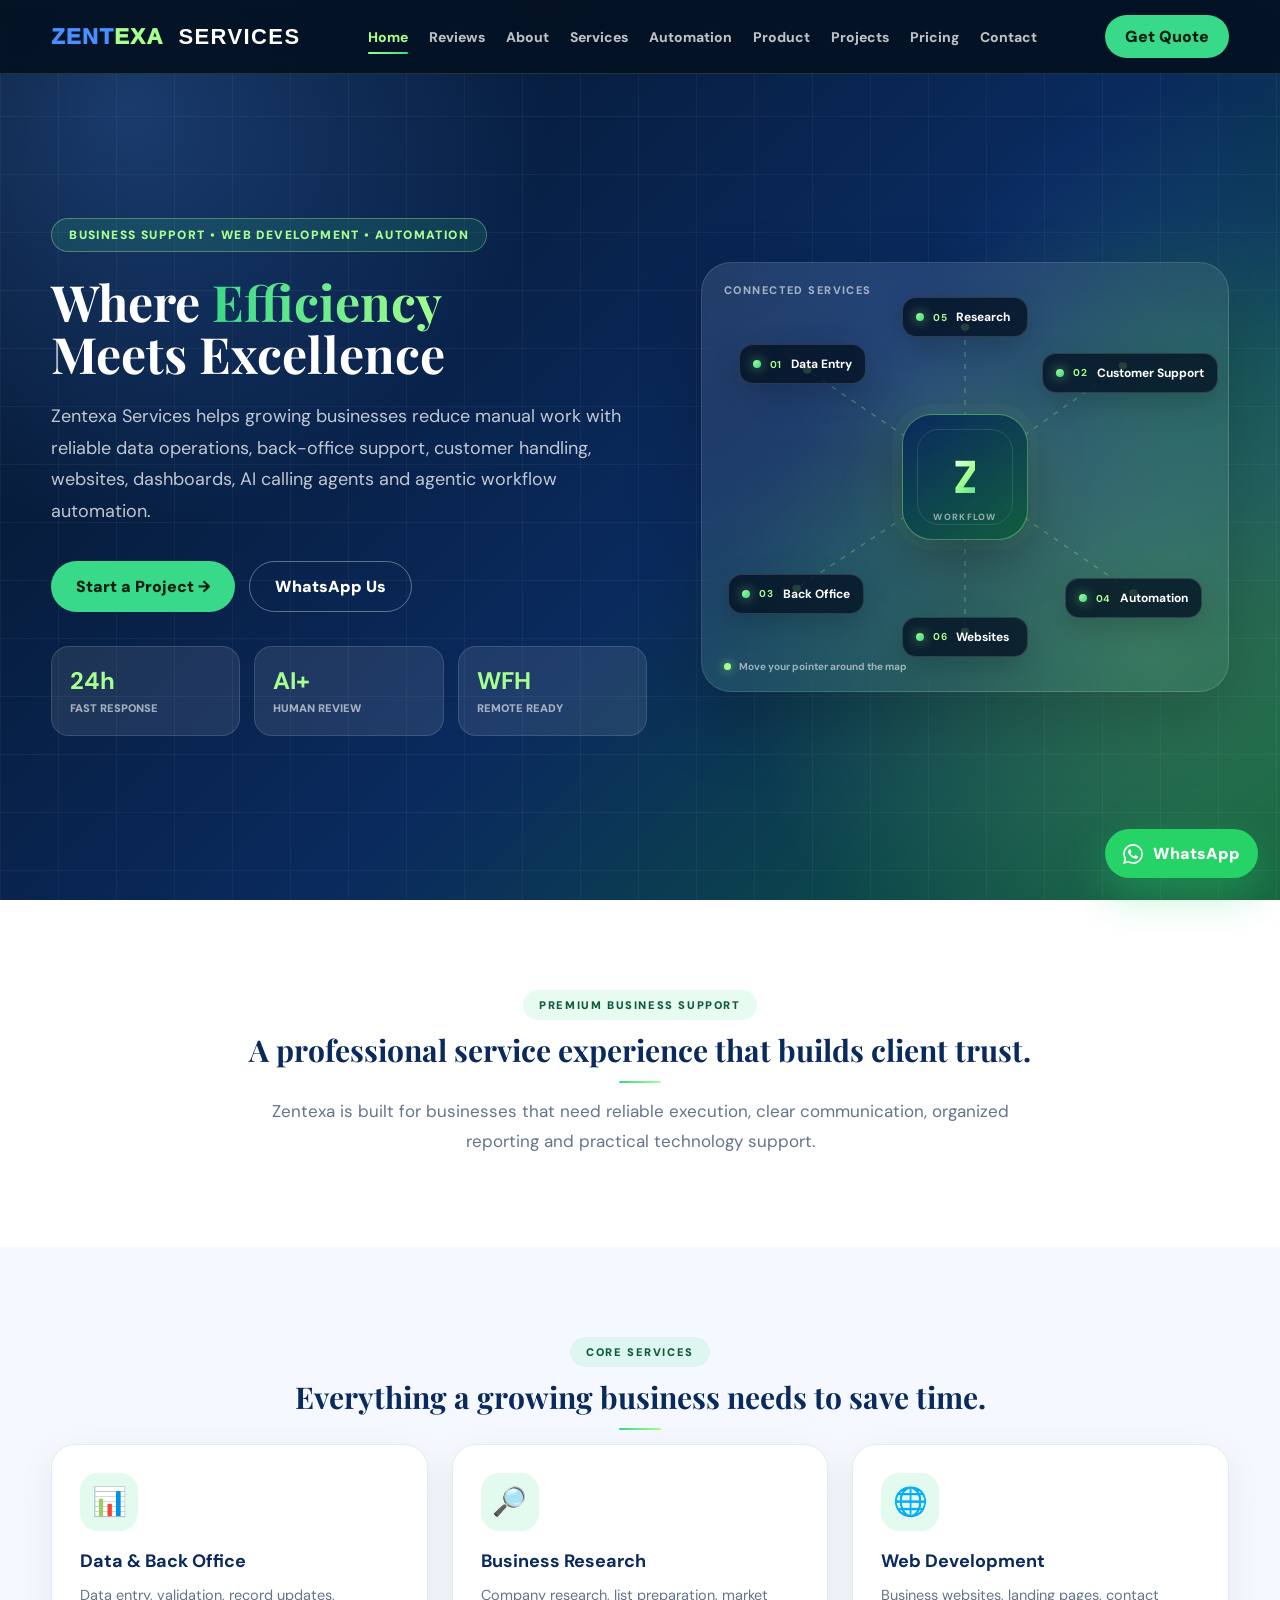
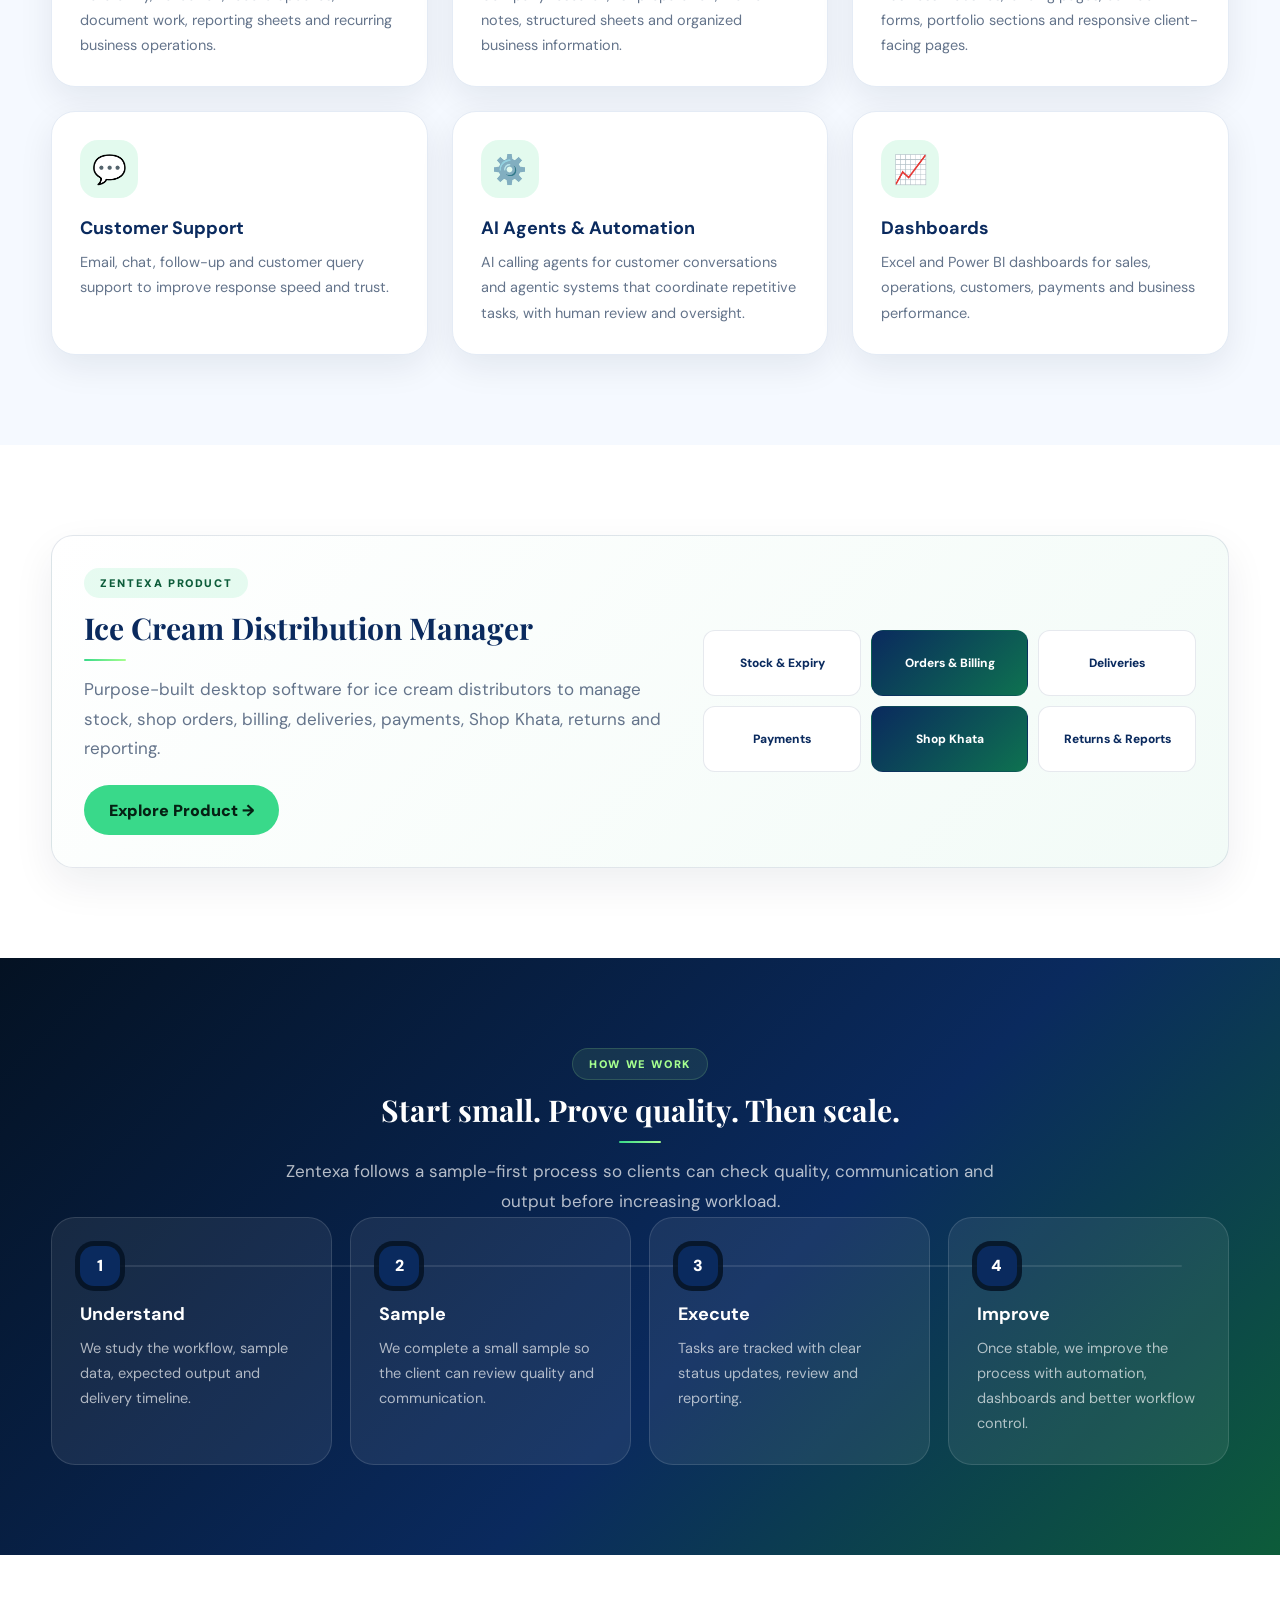
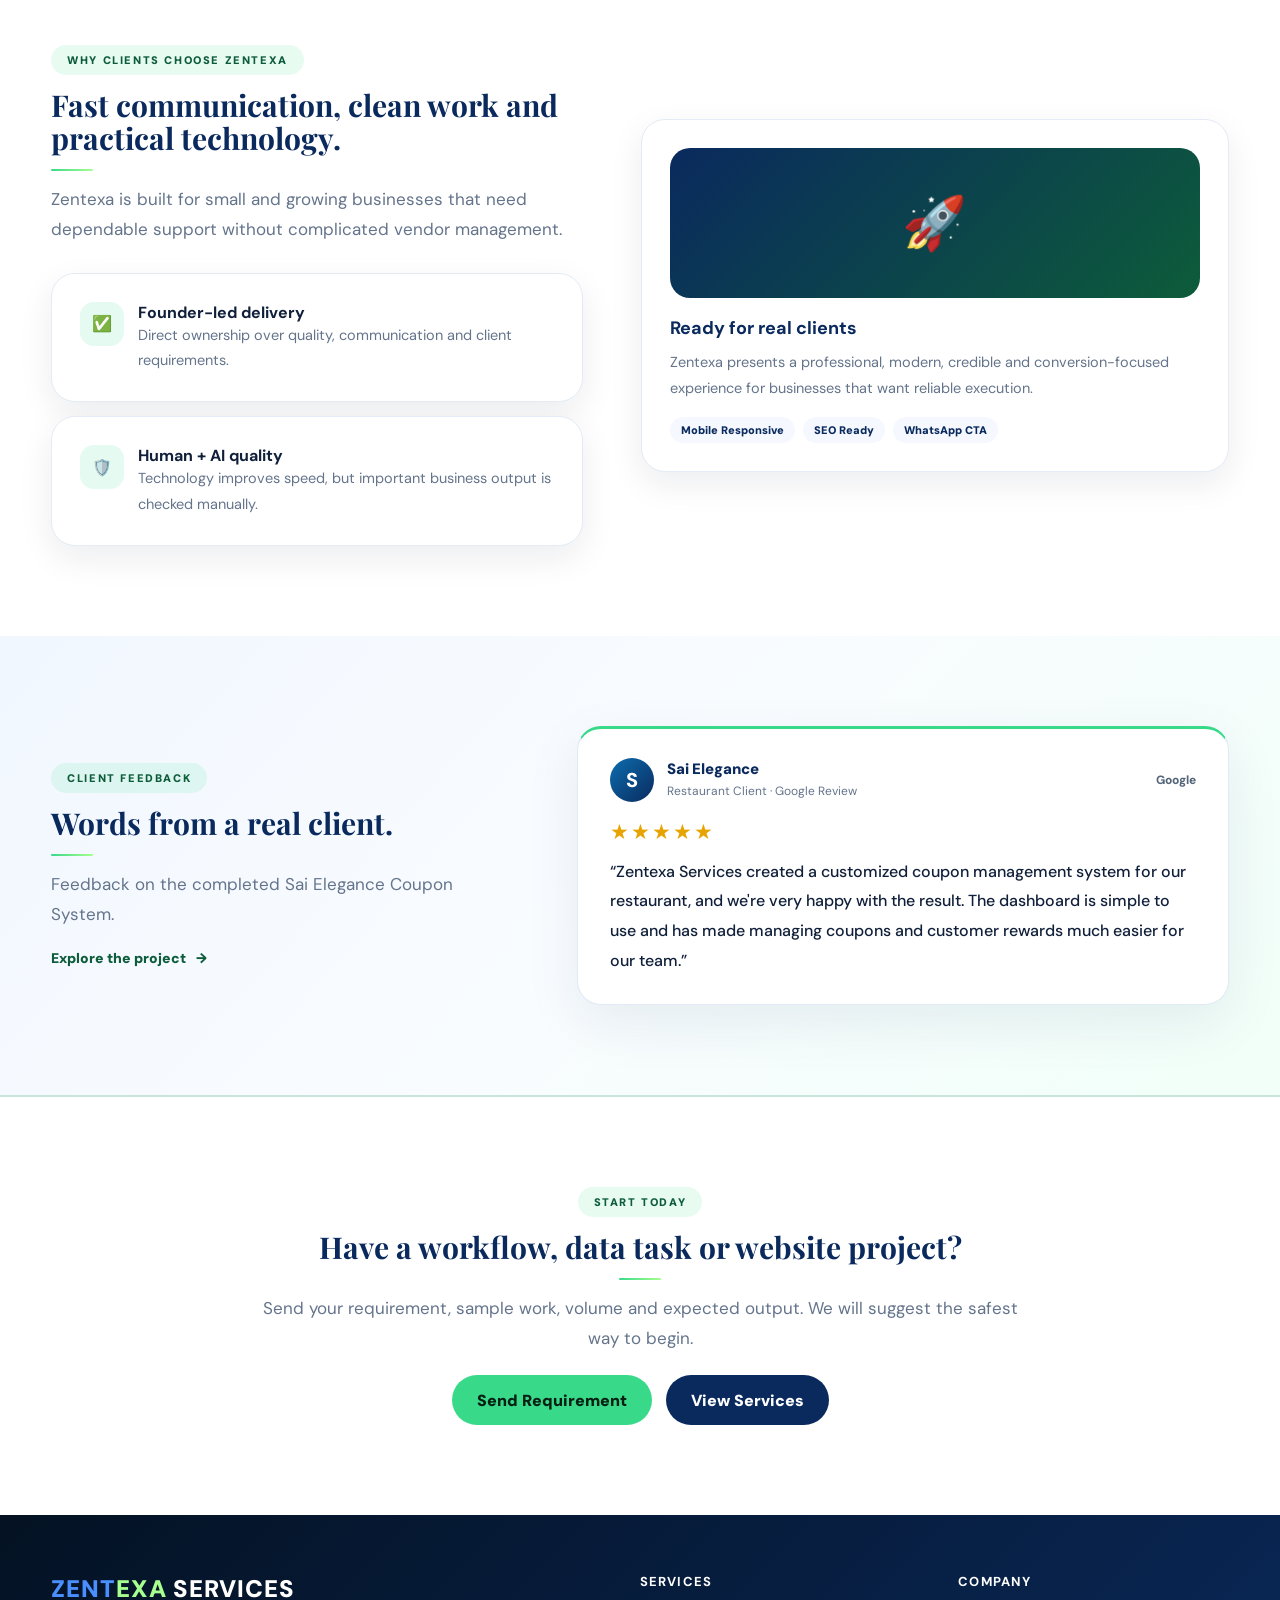
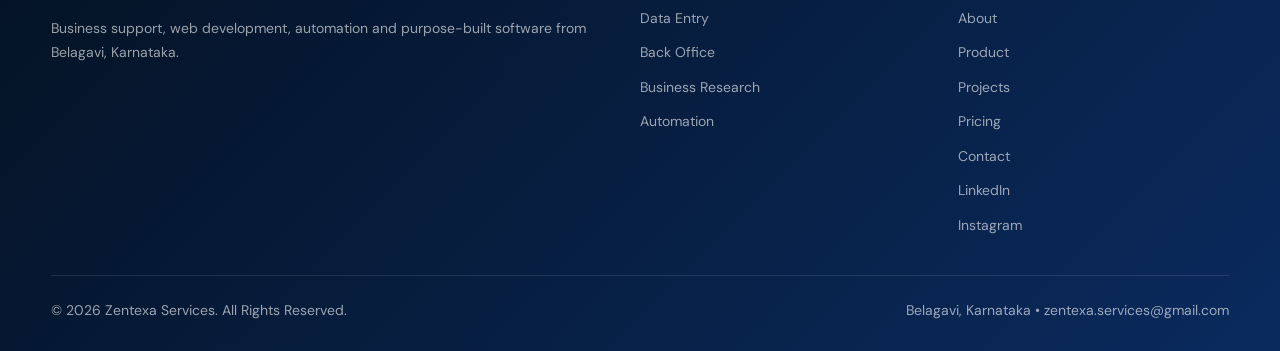
==== commit e1af2065: "Add Zentexa Instagram and LinkedIn follow links to footer" ====
--- a/index.html
+++ b/index.html
@@ -1 +1 @@
-<!DOCTYPE html><html lang="en"><head><meta charset="UTF-8"><meta name="viewport" content="width=device-width,initial-scale=1.0"><title>Zentexa Services | Business Support, Web Development & Automation</title><meta name="description" content="Zentexa Services offers BPO support, web development, AI calling agents and agentic systems that help automate repetitive business tasks."><meta name="keywords" content="Zentexa Services, business support Belagavi, data entry, back office support, web development, automation"><meta property="og:title" content="Zentexa Services | Where Efficiency Meets Excellence"><meta property="og:description" content="Reliable business support, web development and automation services for growing businesses."><meta property="og:type" content="website"><meta property="og:url" content="https://zentexaservices.vercel.app/"><link rel="preconnect" href="https://fonts.googleapis.com"><link rel="preconnect" href="https://fonts.gstatic.com" crossorigin><link href="https://fonts.googleapis.com/css2?family=Playfair+Display:wght@700;800&family=DM+Sans:wght@400;500;600;700;800;900&display=swap" rel="stylesheet"><link rel="stylesheet" href="assets/styles.css"><link rel="stylesheet" href="assets/motion.css"><link rel="stylesheet" href="assets/product.css"></head><body class="home-page"><nav class="nav" id="siteNav"><div class="container nav-inner"><a class="brand" href="index.html"><span class="brand-text"><span class="zen">ZENT</span><span class="texa">EXA</span> <span class="svc">SERVICES</span></span></a><ul class="nav-links" id="navLinks"><li><a class="active" href="index.html">Home</a></li><li><a href="index.html#client-feedback">Reviews</a></li><li><a href="about.html">About</a></li><li><a href="our-services.html">Services</a></li><li><a href="automation.html">Automation</a></li><li><a href="product.html">Product</a></li><li><a href="portfolio.html">Projects</a></li><li><a href="pricing.html">Pricing</a></li><li><a href="get-in-touch.html">Contact</a></li></ul><a class="nav-cta" href="get-in-touch.html">Get Quote</a><button class="menu-btn" type="button" aria-controls="navLinks" aria-expanded="false" aria-label="Open menu"><span></span><span></span><span></span></button></div></nav><header class="hero"><div class="container hero-inner hero-grid"><div><div class="badge">Business Support • Web Development • Automation</div><h1>Where <span class="gradient">Efficiency</span><br>Meets Excellence</h1><p>Zentexa Services helps growing businesses reduce manual work with reliable data operations, back-office support, customer handling, websites, dashboards, AI calling agents and agentic workflow automation.</p><div class="btn-row"><a class="btn btn-primary" href="get-in-touch.html">Start a Project →</a><a class="btn btn-outline" href="https://wa.me/919972497914?text=Hi%20Zentexa%20Services%2C%20I%20want%20to%20discuss%20a%20project" target="_blank" rel="noopener">WhatsApp Us</a></div><div class="stats"><div class="stat"><b>24h</b><span>Fast Response</span></div><div class="stat"><b>AI+</b><span>Human Review</span></div><div class="stat"><b>WFH</b><span>Remote Ready</span></div></div></div><div class="workflow-visual reveal" aria-label="Connected Zentexa services visual"><div class="workflow-kicker">Connected services</div><svg class="workflow-lines" viewBox="0 0 100 100" preserveAspectRatio="none" aria-hidden="true"><line x1="50" y1="50" x2="20" y2="25"></line><line x1="50" y1="50" x2="80" y2="24"></line><line x1="50" y1="50" x2="18" y2="76"></line><line x1="50" y1="50" x2="82" y2="77"></line><line x1="50" y1="50" x2="50" y2="15"></line><line x1="50" y1="50" x2="50" y2="86"></line><circle cx="20" cy="25" r=".8"></circle><circle cx="80" cy="24" r=".8"></circle><circle cx="18" cy="76" r=".8"></circle><circle cx="82" cy="77" r=".8"></circle><circle cx="50" cy="15" r=".8"></circle><circle cx="50" cy="86" r=".8"></circle></svg><div class="workflow-hub"><span class="workflow-hub-mark">Z</span><small>workflow</small></div><div class="workflow-node n1"><b>01</b><span>Data Entry</span></div><div class="workflow-node n2"><b>02</b><span>Customer Support</span></div><div class="workflow-node n3"><b>03</b><span>Back Office</span></div><div class="workflow-node n4"><b>04</b><span>Automation</span></div><div class="workflow-node n5"><b>05</b><span>Research</span></div><div class="workflow-node n6"><b>06</b><span>Websites</span></div><div class="workflow-status"><i></i><span>Move your pointer around the map</span></div></div></div></header><section class="section"><div class="container center"><span class="eyebrow">Premium Business Support</span><h2 class="title">A professional service experience that builds client trust.</h2><p class="lead">Zentexa is built for businesses that need reliable execution, clear communication, organized reporting and practical technology support.</p></div></section><section class="section soft"><div class="container"><div class="center"><span class="eyebrow">Core Services</span><h2 class="title">Everything a growing business needs to save time.</h2></div><div class="grid-3"><div class="card reveal"><div class="icon">📊</div><h3>Data & Back Office</h3><p>Data entry, validation, record updates, document work, reporting sheets and recurring business operations.</p></div><div class="card reveal"><div class="icon">🔎</div><h3>Business Research</h3><p>Company research, list preparation, market notes, structured sheets and organized business information.</p></div><div class="card reveal"><div class="icon">🌐</div><h3>Web Development</h3><p>Business websites, landing pages, contact forms, portfolio sections and responsive client-facing pages.</p></div><div class="card reveal"><div class="icon">💬</div><h3>Customer Support</h3><p>Email, chat, follow-up and customer query support to improve response speed and trust.</p></div><div class="card reveal"><div class="icon">⚙️</div><h3>AI Agents &amp; Automation</h3><p>AI calling agents for customer conversations and agentic systems that coordinate repetitive tasks, with human review and oversight.</p></div><div class="card reveal"><div class="icon">📈</div><h3>Dashboards</h3><p>Excel and Power BI dashboards for sales, operations, customers, payments and business performance.</p></div></div></div></section><section class="section product-preview"><div class="container"><div class="product-preview-box reveal"><div><span class="eyebrow">Zentexa Product</span><h2 class="title">Ice Cream Distribution Manager</h2><p class="lead">Purpose-built desktop software for ice cream distributors to manage stock, shop orders, billing, deliveries, payments, Shop Khata, returns and reporting.</p><br><a class="btn btn-primary" href="product.html">Explore Product →</a></div><div class="product-preview-flow" aria-label="Product modules"><span>Stock & Expiry</span><span>Orders & Billing</span><span>Deliveries</span><span>Payments</span><span>Shop Khata</span><span>Returns & Reports</span></div></div></div></section><section class="section dark-section"><div class="container"><div class="center"><span class="eyebrow">How We Work</span><h2 class="title">Start small. Prove quality. Then scale.</h2><p class="lead">Zentexa follows a sample-first process so clients can check quality, communication and output before increasing workload.</p></div><div class="grid-4"><div class="dark-card reveal"><div class="num">1</div><h3>Understand</h3><p>We study the workflow, sample data, expected output and delivery timeline.</p></div><div class="dark-card reveal"><div class="num">2</div><h3>Sample</h3><p>We complete a small sample so the client can review quality and communication.</p></div><div class="dark-card reveal"><div class="num">3</div><h3>Execute</h3><p>Tasks are tracked with clear status updates, review and reporting.</p></div><div class="dark-card reveal"><div class="num">4</div><h3>Improve</h3><p>Once stable, we improve the process with automation, dashboards and better workflow control.</p></div></div></div></section><section class="section"><div class="container split"><div><span class="eyebrow">Why Clients Choose Zentexa</span><h2 class="title">Fast communication, clean work and practical technology.</h2><p class="lead">Zentexa is built for small and growing businesses that need dependable support without complicated vendor management.</p><div class="points"><div class="point reveal"><div class="point-icon">✅</div><div><h4>Founder-led delivery</h4><p>Direct ownership over quality, communication and client requirements.</p></div></div><div class="point reveal"><div class="point-icon">🛡️</div><div><h4>Human + AI quality</h4><p>Technology improves speed, but important business output is checked manually.</p></div></div></div></div><div class="card reveal"><div class="portfolio-head">🚀</div><h3>Ready for real clients</h3><p>Zentexa presents a professional, modern, credible and conversion-focused experience for businesses that want reliable execution.</p><div class="pill-row"><span class="pill">Mobile Responsive</span><span class="pill">SEO Ready</span><span class="pill">WhatsApp CTA</span></div></div></div></section><section class="section client-review-section" id="client-feedback" aria-labelledby="client-feedback-title"><div class="container client-review-grid"><div class="client-review-intro"><span class="eyebrow">Client Feedback</span><h2 class="title" id="client-feedback-title">Words from a real client.</h2><p class="lead">Feedback on the completed Sai Elegance Coupon System.</p><a class="client-review-project-link" href="portfolio.html">Explore the project <span aria-hidden="true">→</span></a></div><div class="client-review-card client-review-card--compact reveal"><div class="client-review-top"><span class="client-review-avatar" aria-hidden="true">S</span><div class="client-review-identity"><strong>Sai Elegance</strong><span>Restaurant Client · Google Review</span></div><span class="client-review-google" aria-label="Google review">Google</span></div><div class="client-review-stars" aria-label="5 out of 5 stars">★★★★★</div><blockquote class="client-review-quote"><p>“Zentexa Services created a customized coupon management system for our restaurant, and we&#39;re very happy with the result. The dashboard is simple to use and has made managing coupons and customer rewards much easier for our team.”</p></blockquote></div></div></section><section class="section soft"><div class="container center"><span class="eyebrow">Start Today</span><h2 class="title">Have a workflow, data task or website project?</h2><p class="lead">Send your requirement, sample work, volume and expected output. We will suggest the safest way to begin.</p><br><div class="btn-row" style="justify-content:center"><a class="btn btn-primary" href="get-in-touch.html">Send Requirement</a><a class="btn btn-dark" href="our-services.html">View Services</a></div></div></section><footer class="footer"><div class="container"><div class="footer-grid"><div><div class="logo"><span class="zen">ZENT</span><span class="texa">EXA</span> SERVICES</div><p>Business support, web development, automation and purpose-built software from Belagavi, Karnataka.</p></div><div><h4>SERVICES</h4><ul><li><a href="our-services.html">Data Entry</a></li><li><a href="our-services.html">Back Office</a></li><li><a href="our-services.html">Business Research</a></li><li><a href="automation.html">Automation</a></li></ul></div><div><h4>COMPANY</h4><ul><li><a href="about.html">About</a></li><li><a href="product.html">Product</a></li><li><a href="portfolio.html">Projects</a></li><li><a href="pricing.html">Pricing</a></li><li><a href="get-in-touch.html">Contact</a></li></ul></div></div><div class="footer-bottom"><p>© 2026 Zentexa Services. All Rights Reserved.</p><p>Belagavi, Karnataka • zentexa.services@gmail.com</p></div></div></footer><a class="wa-float" href="https://wa.me/919972497914?text=Hi%20Zentexa%20Services%2C%20I%20want%20to%20discuss%20a%20project" target="_blank" rel="noopener" aria-label="Chat with Zentexa Services on WhatsApp"><svg class="wa-icon" viewBox="0 0 24 24" xmlns="http://www.w3.org/2000/svg" aria-hidden="true" focusable="false"><path fill="currentColor" d="M17.472 14.382c-.297-.149-1.758-.867-2.03-.967-.273-.099-.471-.148-.67.15-.197.297-.767.966-.94 1.164-.173.199-.347.223-.644.075-.297-.15-1.255-.463-2.39-1.475-.883-.788-1.48-1.761-1.653-2.059-.173-.297-.018-.458.13-.606.134-.133.298-.347.446-.52.149-.174.198-.298.298-.497.099-.198.05-.371-.025-.52-.075-.149-.669-1.612-.916-2.207-.242-.579-.487-.5-.669-.51-.173-.008-.371-.01-.57-.01-.198 0-.52.074-.792.372-.272.297-1.04 1.016-1.04 2.479 0 1.462 1.065 2.875 1.213 3.074.149.198 2.096 3.2 5.077 4.487.709.306 1.262.489 1.694.625.712.227 1.36.195 1.871.118.571-.085 1.758-.719 2.006-1.413.248-.694.248-1.289.173-1.413-.074-.124-.272-.198-.57-.347m-5.421 7.403h-.004a9.87 9.87 0 01-5.031-1.378l-.361-.214-3.741.982.998-3.648-.235-.374a9.86 9.86 0 01-1.51-5.26c.001-5.45 4.436-9.884 9.888-9.884 2.64 0 5.122 1.03 6.988 2.898a9.825 9.825 0 012.893 6.994c-.003 5.45-4.437 9.884-9.885 9.884m8.413-18.297A11.815 11.815 0 0012.05 0C5.495 0 .16 5.335.157 11.892c0 2.096.547 4.142 1.588 5.945L.057 24l6.305-1.654a11.882 11.882 0 005.683 1.448h.005c6.554 0 11.89-5.335 11.893-11.893a11.821 11.821 0 00-3.48-8.413Z"/></svg> <span class="wa-text">WhatsApp</span></a><script src="assets/script.js"></script></body></html>+<!DOCTYPE html><html lang="en"><head><meta charset="UTF-8"><meta name="viewport" content="width=device-width,initial-scale=1.0"><title>Zentexa Services | Business Support, Web Development & Automation</title><meta name="description" content="Zentexa Services offers BPO support, web development, AI calling agents and agentic systems that help automate repetitive business tasks."><meta name="keywords" content="Zentexa Services, business support Belagavi, data entry, back office support, web development, automation"><meta property="og:title" content="Zentexa Services | Where Efficiency Meets Excellence"><meta property="og:description" content="Reliable business support, web development and automation services for growing businesses."><meta property="og:type" content="website"><meta property="og:url" content="https://zentexaservices.vercel.app/"><link rel="preconnect" href="https://fonts.googleapis.com"><link rel="preconnect" href="https://fonts.gstatic.com" crossorigin><link href="https://fonts.googleapis.com/css2?family=Playfair+Display:wght@700;800&family=DM+Sans:wght@400;500;600;700;800;900&display=swap" rel="stylesheet"><link rel="stylesheet" href="assets/styles.css"><link rel="stylesheet" href="assets/motion.css"><link rel="stylesheet" href="assets/product.css"></head><body class="home-page"><nav class="nav" id="siteNav"><div class="container nav-inner"><a class="brand" href="index.html"><span class="brand-text"><span class="zen">ZENT</span><span class="texa">EXA</span> <span class="svc">SERVICES</span></span></a><ul class="nav-links" id="navLinks"><li><a class="active" href="index.html">Home</a></li><li><a href="index.html#client-feedback">Reviews</a></li><li><a href="about.html">About</a></li><li><a href="our-services.html">Services</a></li><li><a href="automation.html">Automation</a></li><li><a href="product.html">Product</a></li><li><a href="portfolio.html">Projects</a></li><li><a href="pricing.html">Pricing</a></li><li><a href="get-in-touch.html">Contact</a></li></ul><a class="nav-cta" href="get-in-touch.html">Get Quote</a><button class="menu-btn" type="button" aria-controls="navLinks" aria-expanded="false" aria-label="Open menu"><span></span><span></span><span></span></button></div></nav><header class="hero"><div class="container hero-inner hero-grid"><div><div class="badge">Business Support • Web Development • Automation</div><h1>Where <span class="gradient">Efficiency</span><br>Meets Excellence</h1><p>Zentexa Services helps growing businesses reduce manual work with reliable data operations, back-office support, customer handling, websites, dashboards, AI calling agents and agentic workflow automation.</p><div class="btn-row"><a class="btn btn-primary" href="get-in-touch.html">Start a Project →</a><a class="btn btn-outline" href="https://wa.me/919972497914?text=Hi%20Zentexa%20Services%2C%20I%20want%20to%20discuss%20a%20project" target="_blank" rel="noopener">WhatsApp Us</a></div><div class="stats"><div class="stat"><b>24h</b><span>Fast Response</span></div><div class="stat"><b>AI+</b><span>Human Review</span></div><div class="stat"><b>WFH</b><span>Remote Ready</span></div></div></div><div class="workflow-visual reveal" aria-label="Connected Zentexa services visual"><div class="workflow-kicker">Connected services</div><svg class="workflow-lines" viewBox="0 0 100 100" preserveAspectRatio="none" aria-hidden="true"><line x1="50" y1="50" x2="20" y2="25"></line><line x1="50" y1="50" x2="80" y2="24"></line><line x1="50" y1="50" x2="18" y2="76"></line><line x1="50" y1="50" x2="82" y2="77"></line><line x1="50" y1="50" x2="50" y2="15"></line><line x1="50" y1="50" x2="50" y2="86"></line><circle cx="20" cy="25" r=".8"></circle><circle cx="80" cy="24" r=".8"></circle><circle cx="18" cy="76" r=".8"></circle><circle cx="82" cy="77" r=".8"></circle><circle cx="50" cy="15" r=".8"></circle><circle cx="50" cy="86" r=".8"></circle></svg><div class="workflow-hub"><span class="workflow-hub-mark">Z</span><small>workflow</small></div><div class="workflow-node n1"><b>01</b><span>Data Entry</span></div><div class="workflow-node n2"><b>02</b><span>Customer Support</span></div><div class="workflow-node n3"><b>03</b><span>Back Office</span></div><div class="workflow-node n4"><b>04</b><span>Automation</span></div><div class="workflow-node n5"><b>05</b><span>Research</span></div><div class="workflow-node n6"><b>06</b><span>Websites</span></div><div class="workflow-status"><i></i><span>Move your pointer around the map</span></div></div></div></header><section class="section"><div class="container center"><span class="eyebrow">Premium Business Support</span><h2 class="title">A professional service experience that builds client trust.</h2><p class="lead">Zentexa is built for businesses that need reliable execution, clear communication, organized reporting and practical technology support.</p></div></section><section class="section soft"><div class="container"><div class="center"><span class="eyebrow">Core Services</span><h2 class="title">Everything a growing business needs to save time.</h2></div><div class="grid-3"><div class="card reveal"><div class="icon">📊</div><h3>Data & Back Office</h3><p>Data entry, validation, record updates, document work, reporting sheets and recurring business operations.</p></div><div class="card reveal"><div class="icon">🔎</div><h3>Business Research</h3><p>Company research, list preparation, market notes, structured sheets and organized business information.</p></div><div class="card reveal"><div class="icon">🌐</div><h3>Web Development</h3><p>Business websites, landing pages, contact forms, portfolio sections and responsive client-facing pages.</p></div><div class="card reveal"><div class="icon">💬</div><h3>Customer Support</h3><p>Email, chat, follow-up and customer query support to improve response speed and trust.</p></div><div class="card reveal"><div class="icon">⚙️</div><h3>AI Agents &amp; Automation</h3><p>AI calling agents for customer conversations and agentic systems that coordinate repetitive tasks, with human review and oversight.</p></div><div class="card reveal"><div class="icon">📈</div><h3>Dashboards</h3><p>Excel and Power BI dashboards for sales, operations, customers, payments and business performance.</p></div></div></div></section><section class="section product-preview"><div class="container"><div class="product-preview-box reveal"><div><span class="eyebrow">Zentexa Product</span><h2 class="title">Ice Cream Distribution Manager</h2><p class="lead">Purpose-built desktop software for ice cream distributors to manage stock, shop orders, billing, deliveries, payments, Shop Khata, returns and reporting.</p><br><a class="btn btn-primary" href="product.html">Explore Product →</a></div><div class="product-preview-flow" aria-label="Product modules"><span>Stock & Expiry</span><span>Orders & Billing</span><span>Deliveries</span><span>Payments</span><span>Shop Khata</span><span>Returns & Reports</span></div></div></div></section><section class="section dark-section"><div class="container"><div class="center"><span class="eyebrow">How We Work</span><h2 class="title">Start small. Prove quality. Then scale.</h2><p class="lead">Zentexa follows a sample-first process so clients can check quality, communication and output before increasing workload.</p></div><div class="grid-4"><div class="dark-card reveal"><div class="num">1</div><h3>Understand</h3><p>We study the workflow, sample data, expected output and delivery timeline.</p></div><div class="dark-card reveal"><div class="num">2</div><h3>Sample</h3><p>We complete a small sample so the client can review quality and communication.</p></div><div class="dark-card reveal"><div class="num">3</div><h3>Execute</h3><p>Tasks are tracked with clear status updates, review and reporting.</p></div><div class="dark-card reveal"><div class="num">4</div><h3>Improve</h3><p>Once stable, we improve the process with automation, dashboards and better workflow control.</p></div></div></div></section><section class="section"><div class="container split"><div><span class="eyebrow">Why Clients Choose Zentexa</span><h2 class="title">Fast communication, clean work and practical technology.</h2><p class="lead">Zentexa is built for small and growing businesses that need dependable support without complicated vendor management.</p><div class="points"><div class="point reveal"><div class="point-icon">✅</div><div><h4>Founder-led delivery</h4><p>Direct ownership over quality, communication and client requirements.</p></div></div><div class="point reveal"><div class="point-icon">🛡️</div><div><h4>Human + AI quality</h4><p>Technology improves speed, but important business output is checked manually.</p></div></div></div></div><div class="card reveal"><div class="portfolio-head">🚀</div><h3>Ready for real clients</h3><p>Zentexa presents a professional, modern, credible and conversion-focused experience for businesses that want reliable execution.</p><div class="pill-row"><span class="pill">Mobile Responsive</span><span class="pill">SEO Ready</span><span class="pill">WhatsApp CTA</span></div></div></div></section><section class="section client-review-section" id="client-feedback" aria-labelledby="client-feedback-title"><div class="container client-review-grid"><div class="client-review-intro"><span class="eyebrow">Client Feedback</span><h2 class="title" id="client-feedback-title">Words from a real client.</h2><p class="lead">Feedback on the completed Sai Elegance Coupon System.</p><a class="client-review-project-link" href="portfolio.html">Explore the project <span aria-hidden="true">→</span></a></div><div class="client-review-card client-review-card--compact reveal"><div class="client-review-top"><span class="client-review-avatar" aria-hidden="true">S</span><div class="client-review-identity"><strong>Sai Elegance</strong><span>Restaurant Client · Google Review</span></div><span class="client-review-google" aria-label="Google review">Google</span></div><div class="client-review-stars" aria-label="5 out of 5 stars">★★★★★</div><blockquote class="client-review-quote"><p>“Zentexa Services created a customized coupon management system for our restaurant, and we&#39;re very happy with the result. The dashboard is simple to use and has made managing coupons and customer rewards much easier for our team.”</p></blockquote></div></div></section><section class="section soft"><div class="container center"><span class="eyebrow">Start Today</span><h2 class="title">Have a workflow, data task or website project?</h2><p class="lead">Send your requirement, sample work, volume and expected output. We will suggest the safest way to begin.</p><br><div class="btn-row" style="justify-content:center"><a class="btn btn-primary" href="get-in-touch.html">Send Requirement</a><a class="btn btn-dark" href="our-services.html">View Services</a></div></div></section><footer class="footer"><div class="container"><div class="footer-grid"><div><div class="logo"><span class="zen">ZENT</span><span class="texa">EXA</span> SERVICES</div><p>Business support, web development, automation and purpose-built software from Belagavi, Karnataka.</p></div><div><h4>SERVICES</h4><ul><li><a href="our-services.html">Data Entry</a></li><li><a href="our-services.html">Back Office</a></li><li><a href="our-services.html">Business Research</a></li><li><a href="automation.html">Automation</a></li></ul></div><div><h4>COMPANY</h4><ul><li><a href="about.html">About</a></li><li><a href="product.html">Product</a></li><li><a href="portfolio.html">Projects</a></li><li><a href="pricing.html">Pricing</a></li><li><a href="get-in-touch.html">Contact</a></li><li><a href="https://linkedin.com/company/zentexa-services" target="_blank" rel="noopener">LinkedIn</a></li><li><a href="https://www.instagram.com/zentexa.services?igsh=MWppNGJyMnM0Y2l2eA==" target="_blank" rel="noopener">Instagram</a></li></ul></div></div><div class="footer-bottom"><p>© 2026 Zentexa Services. All Rights Reserved.</p><p>Belagavi, Karnataka • zentexa.services@gmail.com</p></div></div></footer><a class="wa-float" href="https://wa.me/919972497914?text=Hi%20Zentexa%20Services%2C%20I%20want%20to%20discuss%20a%20project" target="_blank" rel="noopener" aria-label="Chat with Zentexa Services on WhatsApp"><svg class="wa-icon" viewBox="0 0 24 24" xmlns="http://www.w3.org/2000/svg" aria-hidden="true" focusable="false"><path fill="currentColor" d="M17.472 14.382c-.297-.149-1.758-.867-2.03-.967-.273-.099-.471-.148-.67.15-.197.297-.767.966-.94 1.164-.173.199-.347.223-.644.075-.297-.15-1.255-.463-2.39-1.475-.883-.788-1.48-1.761-1.653-2.059-.173-.297-.018-.458.13-.606.134-.133.298-.347.446-.52.149-.174.198-.298.298-.497.099-.198.05-.371-.025-.52-.075-.149-.669-1.612-.916-2.207-.242-.579-.487-.5-.669-.51-.173-.008-.371-.01-.57-.01-.198 0-.52.074-.792.372-.272.297-1.04 1.016-1.04 2.479 0 1.462 1.065 2.875 1.213 3.074.149.198 2.096 3.2 5.077 4.487.709.306 1.262.489 1.694.625.712.227 1.36.195 1.871.118.571-.085 1.758-.719 2.006-1.413.248-.694.248-1.289.173-1.413-.074-.124-.272-.198-.57-.347m-5.421 7.403h-.004a9.87 9.87 0 01-5.031-1.378l-.361-.214-3.741.982.998-3.648-.235-.374a9.86 9.86 0 01-1.51-5.26c.001-5.45 4.436-9.884 9.888-9.884 2.64 0 5.122 1.03 6.988 2.898a9.825 9.825 0 012.893 6.994c-.003 5.45-4.437 9.884-9.885 9.884m8.413-18.297A11.815 11.815 0 0012.05 0C5.495 0 .16 5.335.157 11.892c0 2.096.547 4.142 1.588 5.945L.057 24l6.305-1.654a11.882 11.882 0 005.683 1.448h.005c6.554 0 11.89-5.335 11.893-11.893a11.821 11.821 0 00-3.48-8.413Z"/></svg> <span class="wa-text">WhatsApp</span></a><script src="assets/script.js"></script></body></html>
